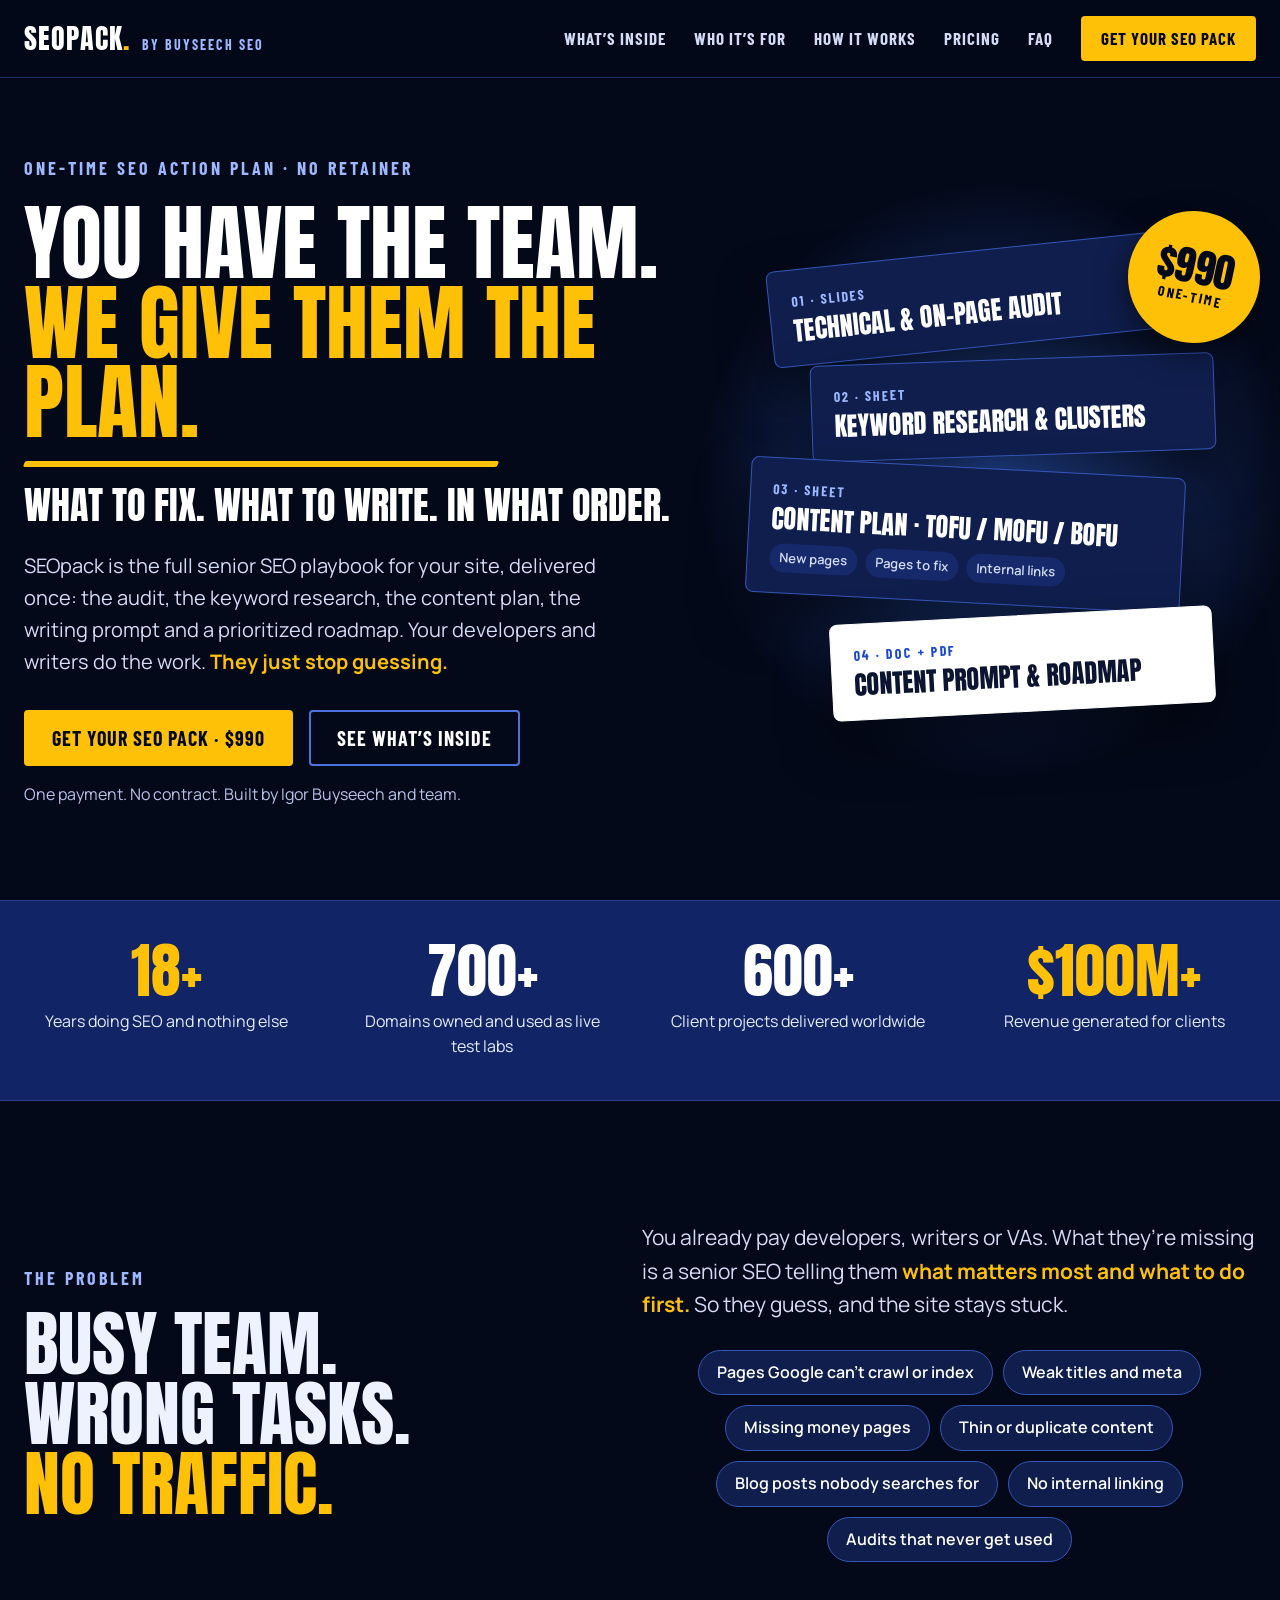
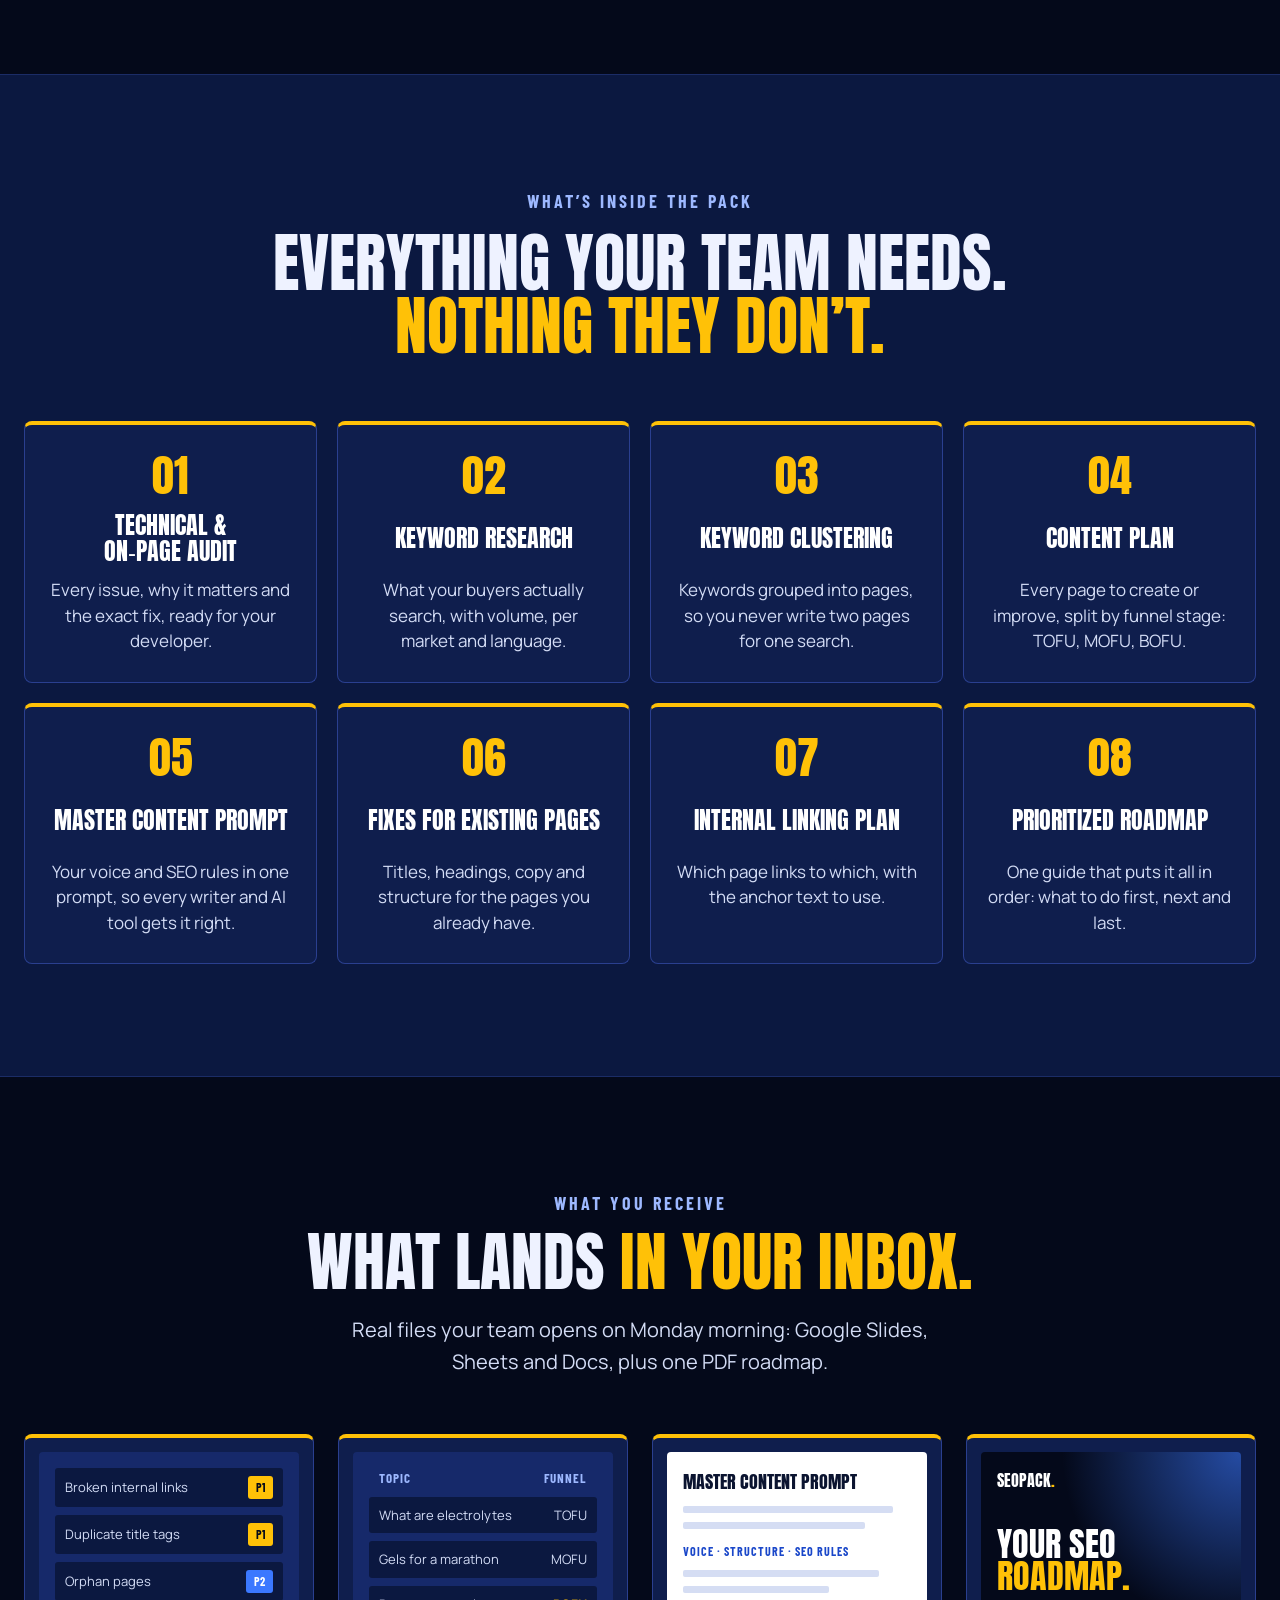
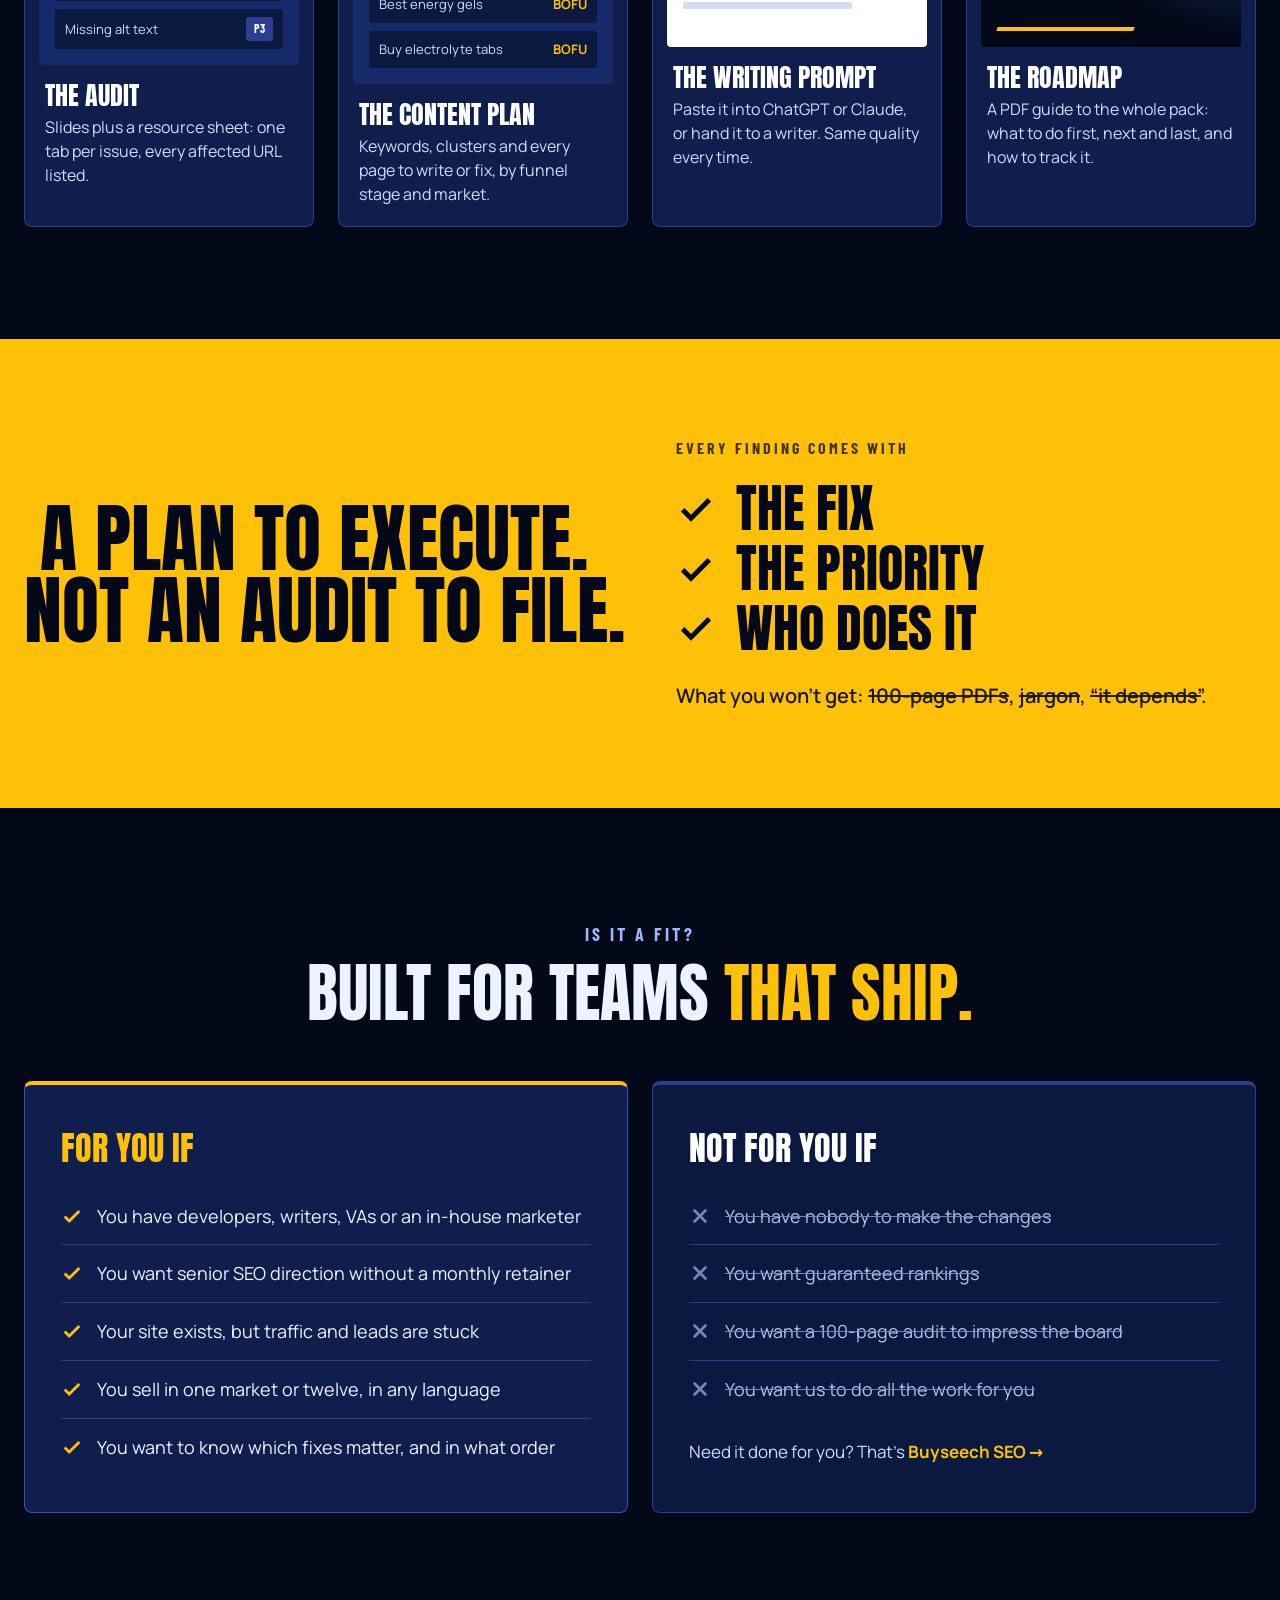
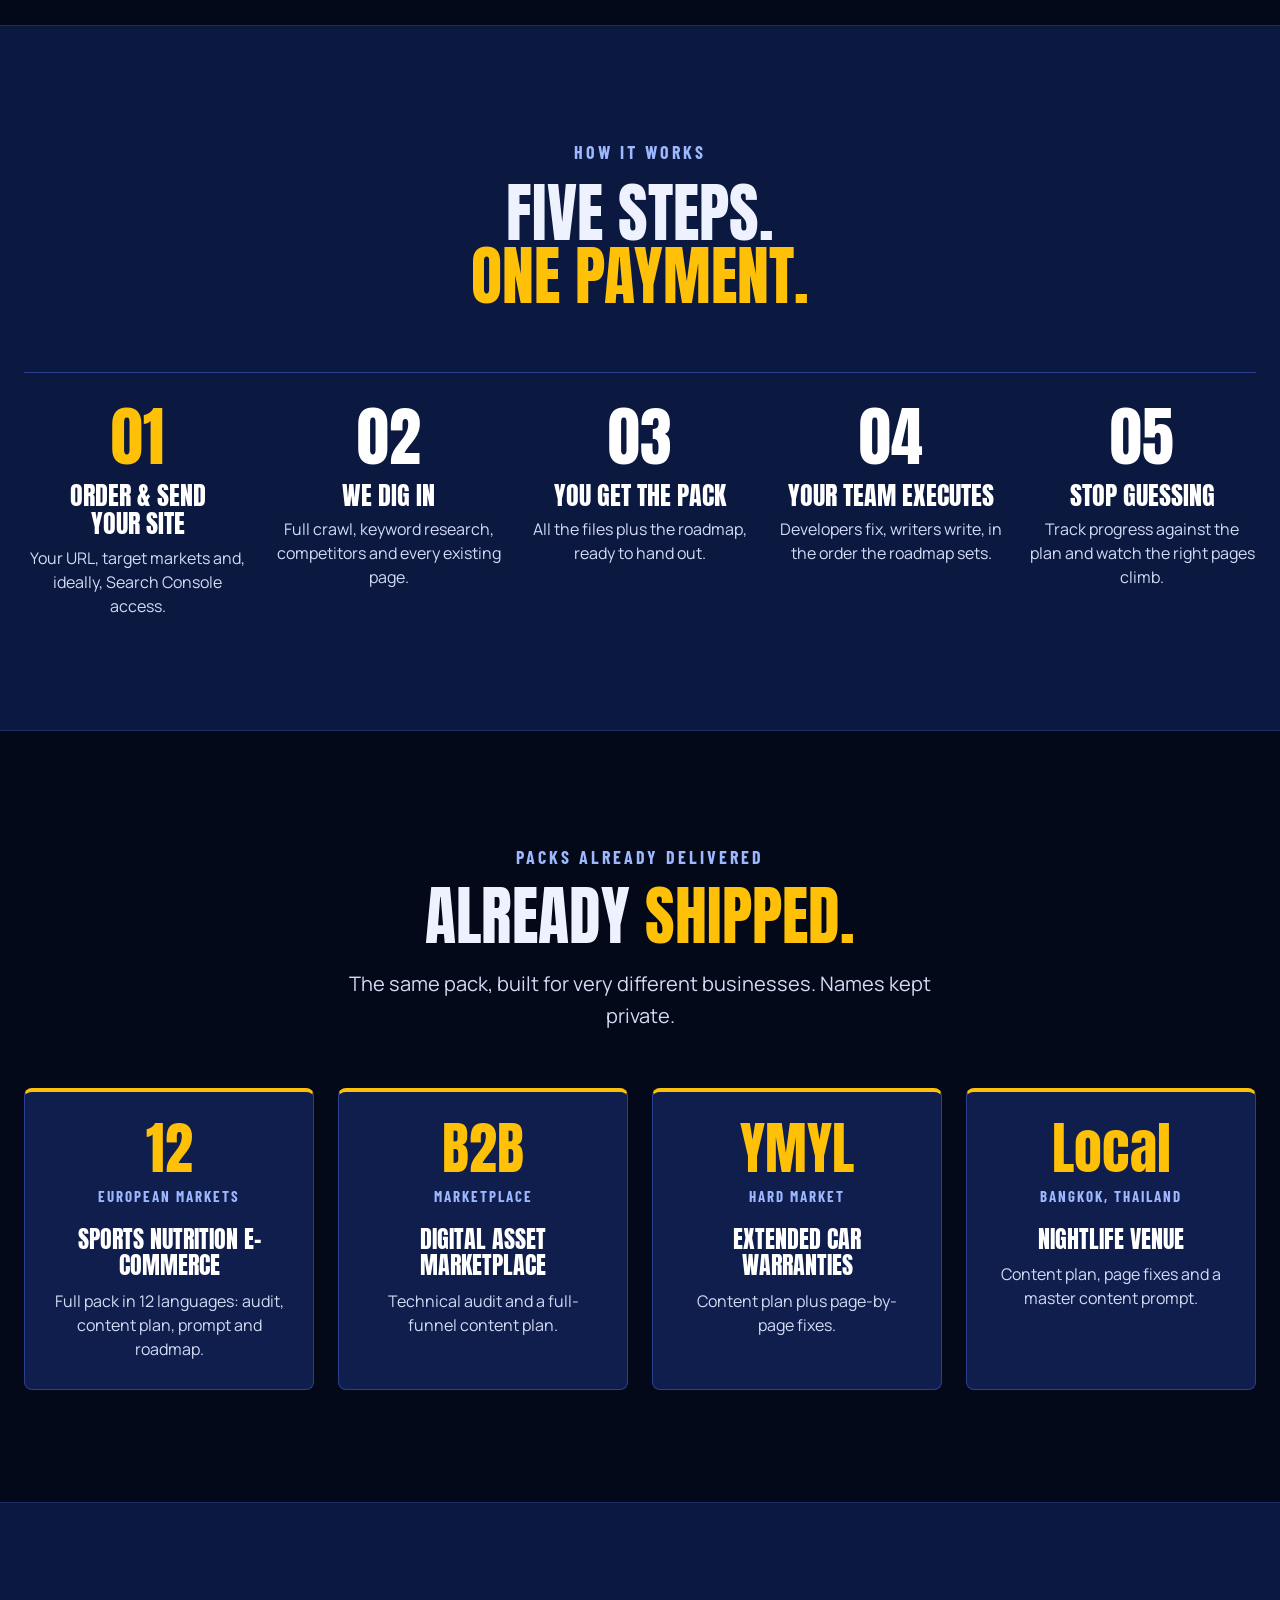
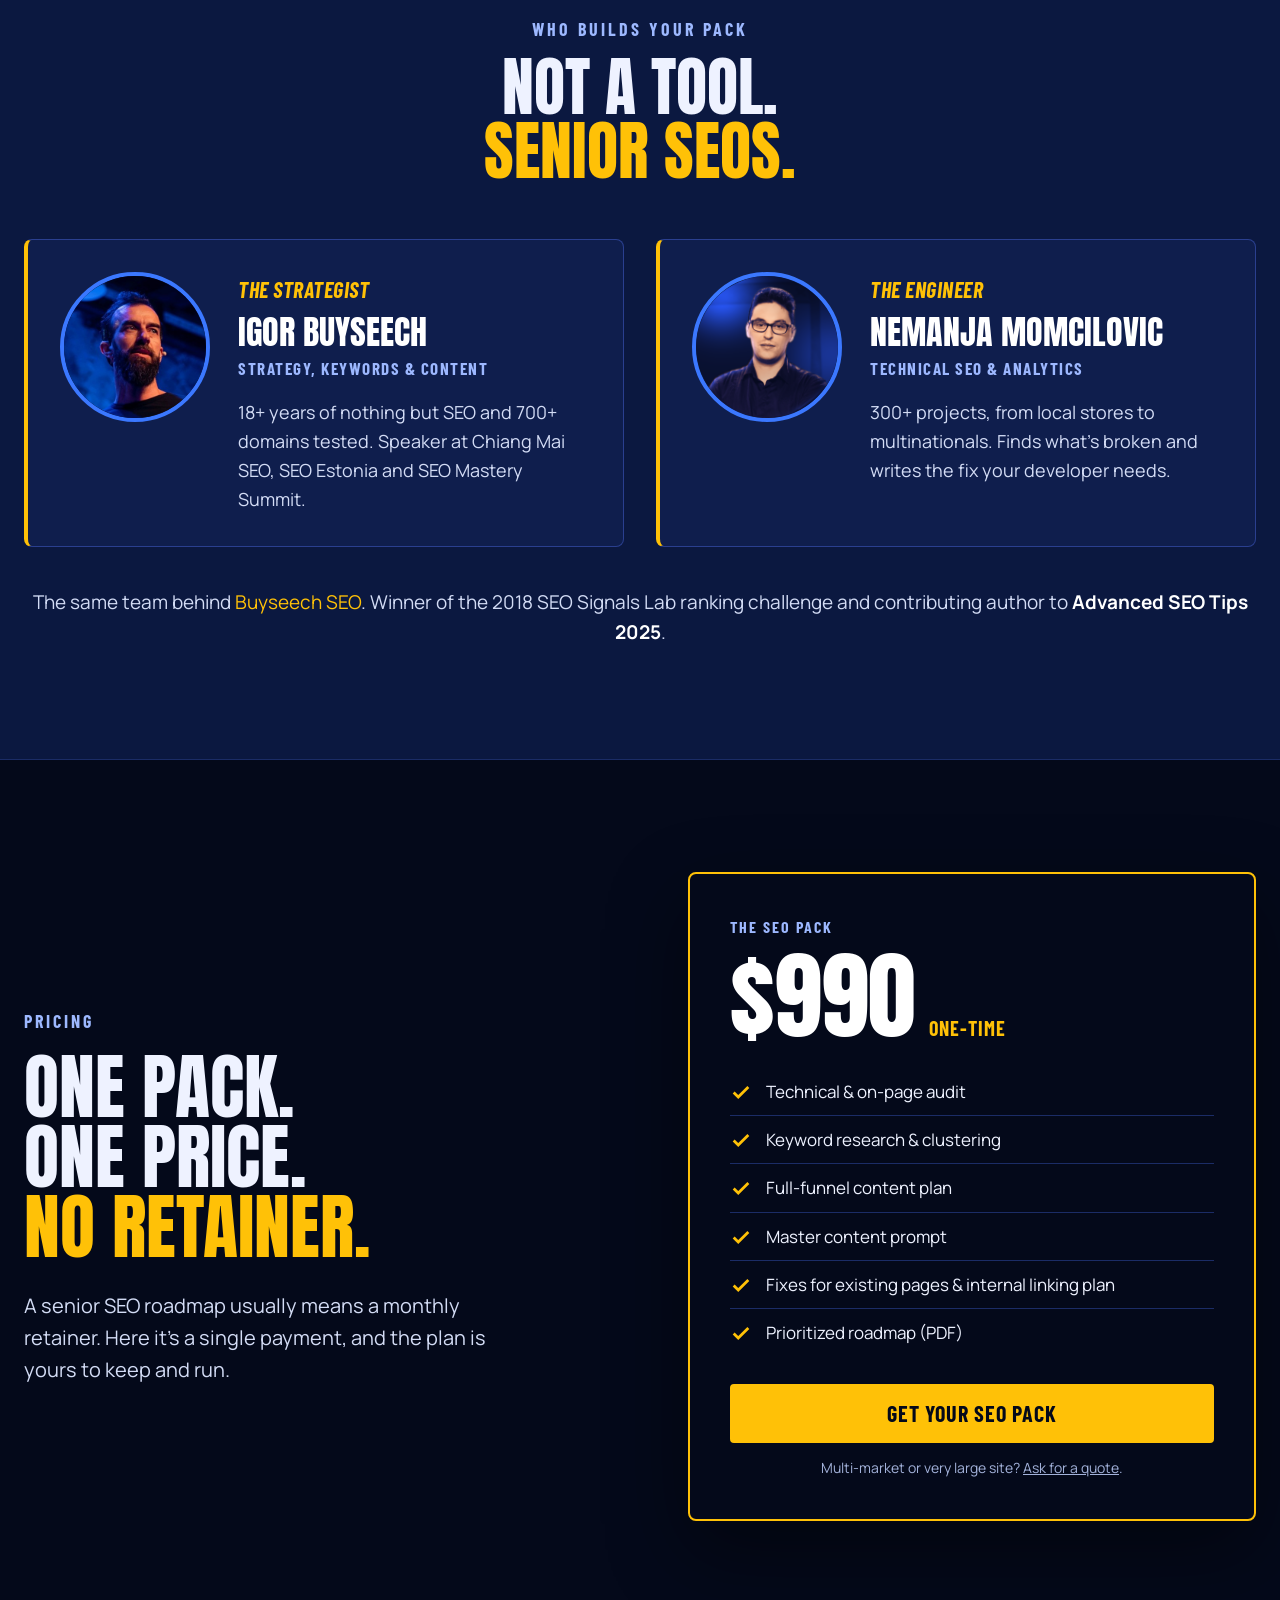
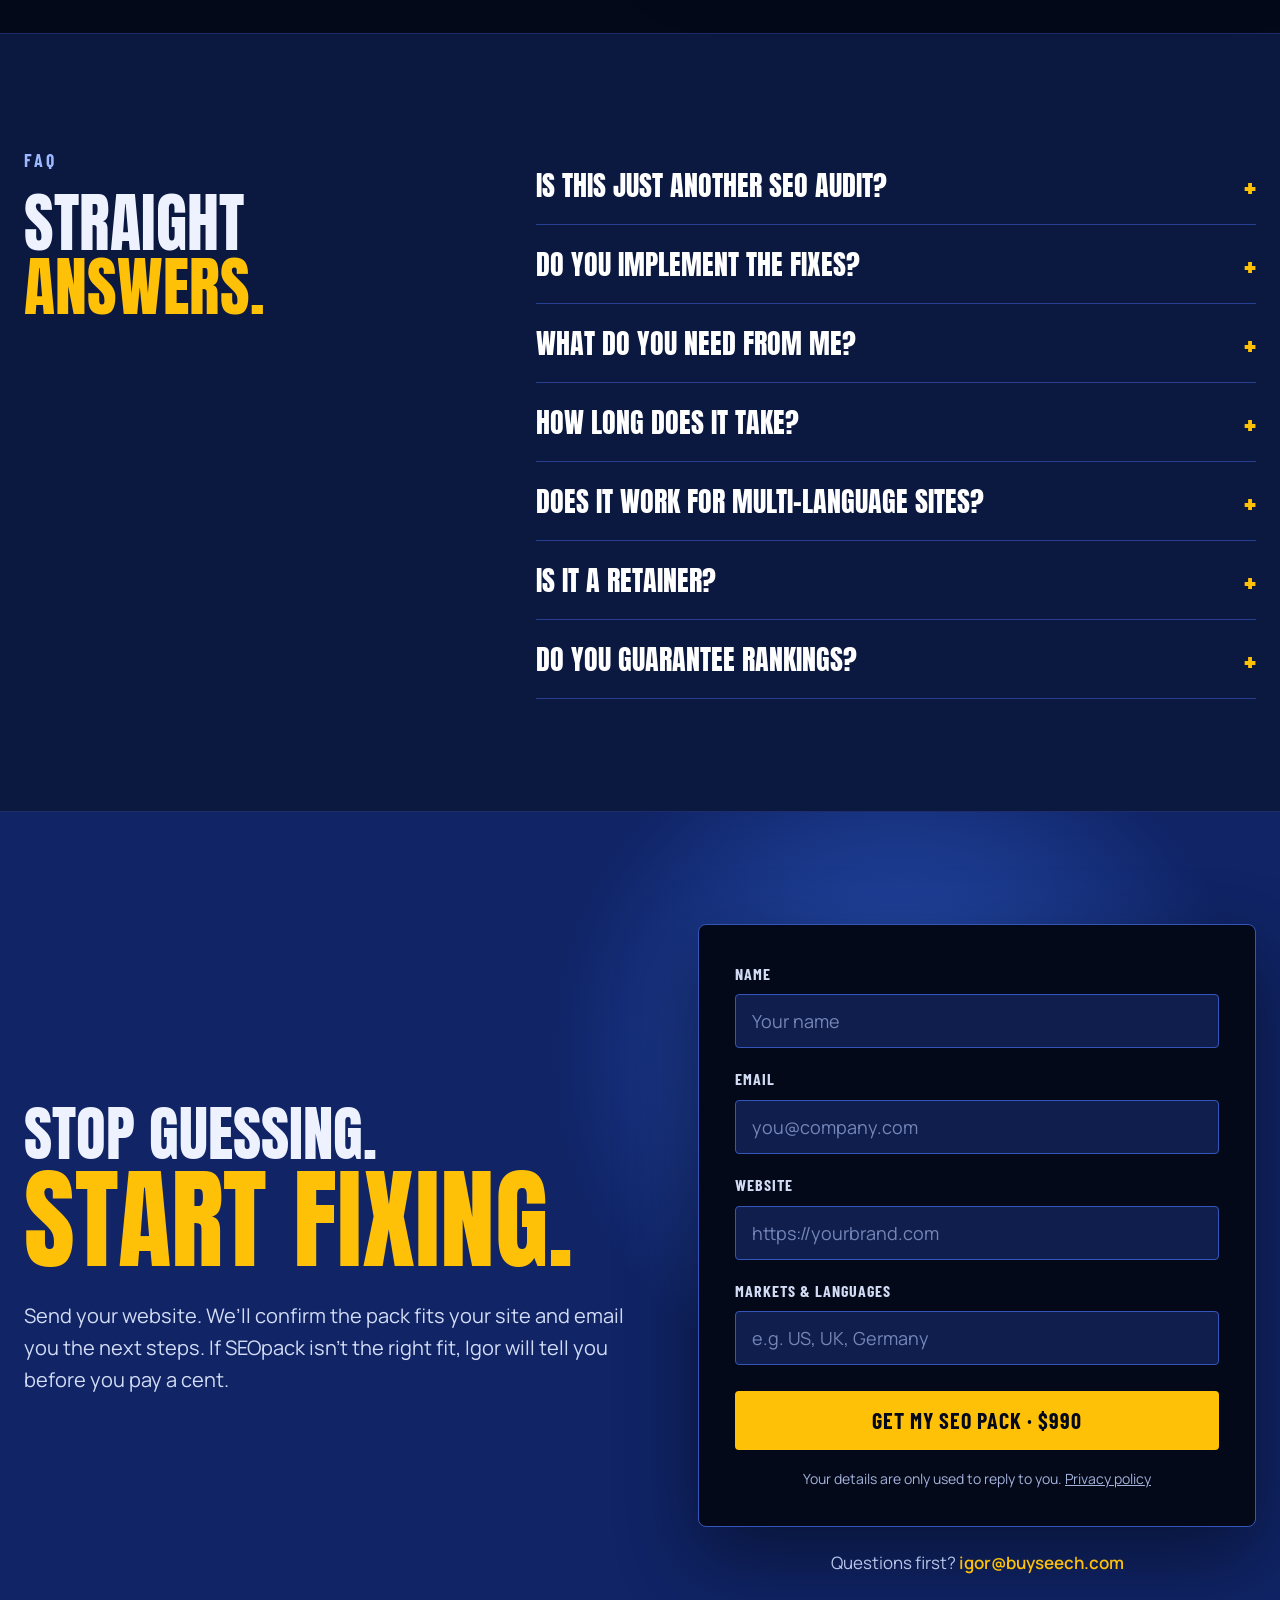
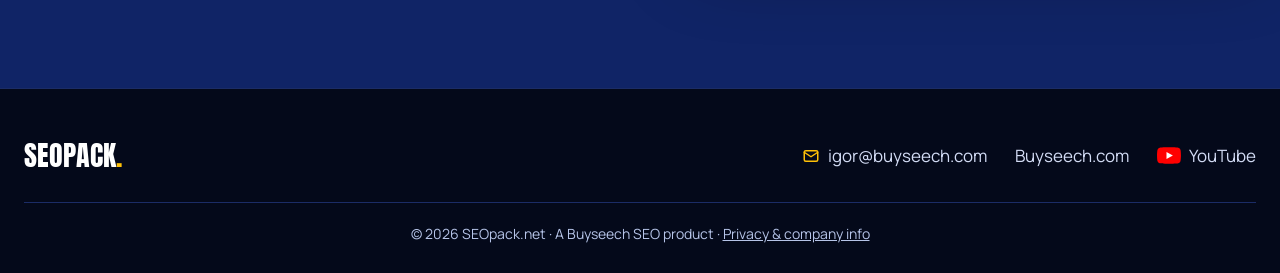
==== public/index.html @ 4eadfcd0 "SEOpack.net one-page sales site (same setup as buyseech.com) Static site served by Cloudflare from p" ====
<!doctype html>
<html lang="en">
<head>
<meta charset="utf-8">
<meta name="viewport" content="width=device-width, initial-scale=1">
<!-- Google Analytics 4: add SEOpack's own GA4 snippet here (do not reuse the buyseech.com ID). -->
<title>SEOpack: Your SEO Action Plan, Done Once | by Buyseech</title>
<meta name="description" content="You have the team. We give them the plan. A one-time SEO pack: technical audit, keyword research, content plan, content prompt and a prioritized roadmap your team can execute.">
<link rel="canonical" href="https://seopack.net/">
<meta name="robots" content="index, follow, max-image-preview:large">
<meta name="author" content="Igor Buyseech">
<meta name="theme-color" content="#04091A">
<meta name="color-scheme" content="dark">

<meta property="og:type" content="website">
<meta property="og:site_name" content="SEOpack">
<meta property="og:title" content="SEOpack: Your SEO Action Plan, Done Once">
<meta property="og:description" content="You have the team. We give them the plan. Audit, keywords, content plan, content prompt and a prioritized roadmap. One payment, no retainer.">
<meta property="og:url" content="https://seopack.net/">
<meta property="og:image" content="https://seopack.net/assets/img/igor-buyseech.jpg">
<meta property="og:locale" content="en_US">
<meta name="twitter:card" content="summary_large_image">
<meta name="twitter:title" content="SEOpack: Your SEO Action Plan, Done Once">
<meta name="twitter:description" content="You have the team. We give them the plan. One payment, no retainer.">
<meta name="twitter:image" content="https://seopack.net/assets/img/igor-buyseech.jpg">

<link rel="icon" href="favicon.svg" type="image/svg+xml">

<link rel="preload" href="assets/fonts/anton-latin-400-normal.woff2" as="font" type="font/woff2" crossorigin>
<link rel="preload" href="assets/fonts/manrope-latin-400-normal.woff2" as="font" type="font/woff2" crossorigin>
<link rel="stylesheet" href="styles.css?v=1.0">

<script type="application/ld+json">
{
  "@context": "https://schema.org",
  "@graph": [
    {
      "@type": "Product",
      "@id": "https://seopack.net/#pack",
      "name": "SEOpack",
      "description": "One-time SEO action plan: technical and on-page audit, keyword research and clustering, content plan, master content prompt, fixes for existing pages, internal linking plan and a prioritized roadmap.",
      "brand": { "@type": "Brand", "name": "Buyseech" },
      "offers": { "@type": "Offer", "price": "990", "priceCurrency": "USD", "url": "https://seopack.net/#order" }
    },
    {
      "@type": "Organization",
      "@id": "https://buyseech.com/#org",
      "name": "Buyseech",
      "url": "https://buyseech.com/",
      "email": "igor@buyseech.com"
    },
    {
      "@type": "FAQPage",
      "mainEntity": [
        { "@type": "Question", "name": "Is this just another SEO audit?", "acceptedAnswer": { "@type": "Answer", "text": "No. The audit is one part. You also get the keywords, the content plan, the writing prompt and a roadmap that tells your team what to do, in order." } },
        { "@type": "Question", "name": "Do you implement the fixes?", "acceptedAnswer": { "@type": "Answer", "text": "No, your team does. If you want it done for you, that is Buyseech SEO." } },
        { "@type": "Question", "name": "Is it a retainer?", "acceptedAnswer": { "@type": "Answer", "text": "No. One payment of $990. No contract, no monthly fee." } },
        { "@type": "Question", "name": "Do you guarantee rankings?", "acceptedAnswer": { "@type": "Answer", "text": "No honest SEO does. We guarantee a clear, senior plan built for your site." } }
      ]
    }
  ]
}
</script>
</head>
<body>
<a class="skip" href="#main">Skip to content</a>

<header class="site-header">
  <nav class="wrap nav" aria-label="Main">
    <a class="logo sp-logo" href="#top">SEOPACK<span>.</span><small>by Buyseech SEO</small></a>
    <div class="nav-links">
      <a href="#inside">What&rsquo;s inside</a>
      <a href="#fit">Who it&rsquo;s for</a>
      <a href="#how">How it works</a>
      <a href="#pricing">Pricing</a>
      <a href="#faq">FAQ</a>
      <a class="btn btn--sm" href="#order">Get your SEO Pack</a>
      <button class="nav-toggle" type="button" aria-label="Open menu" aria-expanded="false" aria-controls="mobile-menu"><span></span><span></span><span></span></button>
    </div>
  </nav>
  <div class="mobile-menu" id="mobile-menu" hidden>
    <a href="#inside">What&rsquo;s inside</a>
    <a href="#fit">Who it&rsquo;s for</a>
    <a href="#how">How it works</a>
    <a href="#pricing">Pricing</a>
    <a href="#faq">FAQ</a>
  </div>
</header>

<main id="main">

  <!-- HERO -->
  <section id="top" class="wrap sp-hero">
    <div class="sp-hero-copy">
      <p class="eyebrow">One-time SEO action plan · No retainer</p>
      <h1>You have the team.<br><span>We give them the plan.</span></h1>
      <div class="slash" aria-hidden="true"></div>
      <p class="sp-hero-sub">What to fix. What to write. In what order.</p>
      <p class="sp-lede">SEOpack is the full senior SEO playbook for your site, delivered once: the audit, the keyword research, the content plan, the writing prompt and a prioritized roadmap. Your developers and writers do the work. <strong class="hl-y">They just stop guessing.</strong></p>
      <div class="sp-ctas">
        <a class="btn" href="#order">Get your SEO Pack · $990</a>
        <a class="btn btn--ghost" href="#inside">See what&rsquo;s inside</a>
      </div>
      <p class="sp-note">One payment. No contract. Built by Igor Buyseech and team.</p>
    </div>

    <div class="sp-stack" aria-hidden="true">
      <div class="glow"></div>
      <div class="sp-card sp-card--1"><p class="sp-card-k">01 · Slides</p><p class="sp-card-t">Technical &amp; on-page audit</p></div>
      <div class="sp-card sp-card--2"><p class="sp-card-k">02 · Sheet</p><p class="sp-card-t">Keyword research &amp; clusters</p></div>
      <div class="sp-card sp-card--3"><p class="sp-card-k">03 · Sheet</p><p class="sp-card-t">Content plan · TOFU / MOFU / BOFU</p><p class="sp-pills"><span>New pages</span><span>Pages to fix</span><span>Internal links</span></p></div>
      <div class="sp-card sp-card--4"><p class="sp-card-k">04 · Doc + PDF</p><p class="sp-card-t">Content prompt &amp; roadmap</p></div>
      <div class="seal sp-seal"><b>$990</b><span>ONE-TIME</span></div>
    </div>
  </section>

  <!-- PROOF STRIP -->
  <section class="band band--blue" aria-label="Behind every pack">
    <div class="wrap proof-grid reveal">
      <div><p class="stat-n is-accent">18+</p><p class="stat-l">Years doing SEO and nothing else</p></div>
      <div><p class="stat-n">700+</p><p class="stat-l">Domains owned and used as live test labs</p></div>
      <div><p class="stat-n">600+</p><p class="stat-l">Client projects delivered worldwide</p></div>
      <div><p class="stat-n is-accent">$100M+</p><p class="stat-l">Revenue generated for clients</p></div>
    </div>
  </section>

  <!-- PROBLEM -->
  <section class="wrap markets" aria-labelledby="problem-title">
    <div class="markets-top reveal">
      <div>
        <p class="eyebrow">The problem</p>
        <h2 id="problem-title" class="h2 h2--xl">Busy team.<br>Wrong tasks.<br><span>No traffic.</span></h2>
      </div>
      <div>
        <p class="markets-lede">You already pay developers, writers or VAs. What they&rsquo;re missing is a senior SEO telling them <strong class="hl-y">what matters most and what to do first.</strong> So they guess, and the site stays stuck.</p>
        <ul class="chips">
          <li>Pages Google can&rsquo;t crawl or index</li>
          <li>Weak titles and meta</li>
          <li>Missing money pages</li>
          <li>Thin or duplicate content</li>
          <li>Blog posts nobody searches for</li>
          <li>No internal linking</li>
          <li>Audits that never get used</li>
        </ul>
      </div>
    </div>
  </section>

  <!-- WHAT'S INSIDE -->
  <section id="inside" class="band" aria-labelledby="inside-title">
    <div class="wrap toolbox">
      <div class="toolbox-head reveal">
        <p class="eyebrow">What&rsquo;s inside the pack</p>
        <h2 id="inside-title" class="h2">Everything your team needs.<br><span>Nothing they don&rsquo;t.</span></h2>
      </div>
      <ol class="tools sp-tools reveal">
        <li><span class="tool-n">01</span><h3>Technical &amp; on&#8209;page audit</h3><p>Every issue, why it matters and the exact fix, ready for your developer.</p></li>
        <li><span class="tool-n">02</span><h3>Keyword research</h3><p>What your buyers actually search, with volume, per market and language.</p></li>
        <li><span class="tool-n">03</span><h3>Keyword clustering</h3><p>Keywords grouped into pages, so you never write two pages for one search.</p></li>
        <li><span class="tool-n">04</span><h3>Content plan</h3><p>Every page to create or improve, split by funnel stage: TOFU, MOFU, BOFU.</p></li>
        <li><span class="tool-n">05</span><h3>Master content prompt</h3><p>Your voice and SEO rules in one prompt, so every writer and AI tool gets it right.</p></li>
        <li><span class="tool-n">06</span><h3>Fixes for existing pages</h3><p>Titles, headings, copy and structure for the pages you already have.</p></li>
        <li><span class="tool-n">07</span><h3>Internal linking plan</h3><p>Which page links to which, with the anchor text to use.</p></li>
        <li><span class="tool-n">08</span><h3>Prioritized roadmap</h3><p>One guide that puts it all in order: what to do first, next and last.</p></li>
      </ol>
    </div>
  </section>

  <!-- DELIVERABLES PREVIEW -->
  <section class="wrap sp-files" aria-labelledby="files-title">
    <div class="results-head reveal">
      <p class="eyebrow">What you receive</p>
      <h2 id="files-title" class="h2">What lands <span>in your inbox.</span></h2>
      <p class="sp-sub">Real files your team opens on Monday morning: Google Slides, Sheets and Docs, plus one PDF roadmap.</p>
    </div>
    <div class="sp-file-grid reveal">
      <figure class="sp-file">
        <div class="sp-mock" aria-hidden="true">
          <div class="sp-row"><span>Broken internal links</span><b class="p1">P1</b></div>
          <div class="sp-row"><span>Duplicate title tags</span><b class="p1">P1</b></div>
          <div class="sp-row"><span>Orphan pages</span><b class="p2">P2</b></div>
          <div class="sp-row"><span>Missing alt text</span><b class="p3">P3</b></div>
        </div>
        <figcaption><h3>The audit</h3><p>Slides plus a resource sheet: one tab per issue, every affected URL listed.</p></figcaption>
      </figure>
      <figure class="sp-file">
        <div class="sp-mock sp-mock--table" aria-hidden="true">
          <div class="sp-th"><span>Topic</span><span>Funnel</span></div>
          <div class="sp-row"><span>What are electrolytes</span><span>TOFU</span></div>
          <div class="sp-row"><span>Gels for a marathon</span><span>MOFU</span></div>
          <div class="sp-row"><span>Best energy gels</span><span class="hl-y">BOFU</span></div>
          <div class="sp-row"><span>Buy electrolyte tabs</span><span class="hl-y">BOFU</span></div>
        </div>
        <figcaption><h3>The content plan</h3><p>Keywords, clusters and every page to write or fix, by funnel stage and market.</p></figcaption>
      </figure>
      <figure class="sp-file">
        <div class="sp-mock sp-mock--doc" aria-hidden="true">
          <b>Master content prompt</b>
          <i style="width:92%"></i><i style="width:80%"></i>
          <em>Voice · Structure · SEO rules</em>
          <i style="width:86%"></i><i style="width:64%"></i><i style="width:74%"></i>
        </div>
        <figcaption><h3>The writing prompt</h3><p>Paste it into ChatGPT or Claude, or hand it to a writer. Same quality every time.</p></figcaption>
      </figure>
      <figure class="sp-file">
        <div class="sp-mock sp-mock--cover" aria-hidden="true">
          <span class="sp-mini-logo">SEOPACK<span>.</span></span>
          <span class="sp-mini-title">Your SEO<br><span>roadmap.</span></span>
          <i></i>
        </div>
        <figcaption><h3>The roadmap</h3><p>A PDF guide to the whole pack: what to do first, next and last, and how to track it.</p></figcaption>
      </figure>
    </div>
  </section>

  <!-- STATEMENT BAND -->
  <section class="statement" aria-labelledby="statement-title">
    <div class="wrap statement-row reveal">
      <h2 id="statement-title"><span>A plan to execute.</span> <span>Not an audit to file.</span></h2>
      <div class="counts">
        <p class="counts-label">Every finding comes with</p>
        <ul>
          <li><svg viewBox="0 0 24 24" fill="none" stroke="currentColor" stroke-width="3" aria-hidden="true"><path d="M4 12.5l5 5L20 6.5"/></svg>The fix</li>
          <li><svg viewBox="0 0 24 24" fill="none" stroke="currentColor" stroke-width="3" aria-hidden="true"><path d="M4 12.5l5 5L20 6.5"/></svg>The priority</li>
          <li><svg viewBox="0 0 24 24" fill="none" stroke="currentColor" stroke-width="3" aria-hidden="true"><path d="M4 12.5l5 5L20 6.5"/></svg>Who does it</li>
        </ul>
        <p class="counts-not">What you won&rsquo;t get: <s>100-page PDFs</s>, <s>jargon</s>, <s>&ldquo;it depends&rdquo;</s>.</p>
      </div>
    </div>
  </section>

  <!-- WHO IT'S FOR -->
  <section id="fit" class="wrap sp-fit" aria-labelledby="fit-title">
    <div class="results-head reveal">
      <p class="eyebrow">Is it a fit?</p>
      <h2 id="fit-title" class="h2">Built for teams <span>that ship.</span></h2>
    </div>
    <div class="sp-fit-grid reveal">
      <div class="sp-fit-card">
        <h3>For you if</h3>
        <ul class="sp-list">
          <li><svg viewBox="0 0 24 24" fill="none" stroke="currentColor" stroke-width="3" aria-hidden="true"><path d="M4 12.5l5 5L20 6.5"/></svg>You have developers, writers, VAs or an in-house marketer</li>
          <li><svg viewBox="0 0 24 24" fill="none" stroke="currentColor" stroke-width="3" aria-hidden="true"><path d="M4 12.5l5 5L20 6.5"/></svg>You want senior SEO direction without a monthly retainer</li>
          <li><svg viewBox="0 0 24 24" fill="none" stroke="currentColor" stroke-width="3" aria-hidden="true"><path d="M4 12.5l5 5L20 6.5"/></svg>Your site exists, but traffic and leads are stuck</li>
          <li><svg viewBox="0 0 24 24" fill="none" stroke="currentColor" stroke-width="3" aria-hidden="true"><path d="M4 12.5l5 5L20 6.5"/></svg>You sell in one market or twelve, in any language</li>
          <li><svg viewBox="0 0 24 24" fill="none" stroke="currentColor" stroke-width="3" aria-hidden="true"><path d="M4 12.5l5 5L20 6.5"/></svg>You want to know which fixes matter, and in what order</li>
        </ul>
      </div>
      <div class="sp-fit-card sp-fit-card--no">
        <h3>Not for you if</h3>
        <ul class="sp-list sp-list--no">
          <li><svg viewBox="0 0 24 24" fill="none" stroke="currentColor" stroke-width="3" stroke-linecap="round" aria-hidden="true"><path d="M6 6l12 12M18 6L6 18"/></svg><s>You have nobody to make the changes</s></li>
          <li><svg viewBox="0 0 24 24" fill="none" stroke="currentColor" stroke-width="3" stroke-linecap="round" aria-hidden="true"><path d="M6 6l12 12M18 6L6 18"/></svg><s>You want guaranteed rankings</s></li>
          <li><svg viewBox="0 0 24 24" fill="none" stroke="currentColor" stroke-width="3" stroke-linecap="round" aria-hidden="true"><path d="M6 6l12 12M18 6L6 18"/></svg><s>You want a 100-page audit to impress the board</s></li>
          <li><svg viewBox="0 0 24 24" fill="none" stroke="currentColor" stroke-width="3" stroke-linecap="round" aria-hidden="true"><path d="M6 6l12 12M18 6L6 18"/></svg><s>You want us to do all the work for you</s></li>
        </ul>
        <p class="sp-alt">Need it done for you? That&rsquo;s <a href="https://buyseech.com">Buyseech SEO &rarr;</a></p>
      </div>
    </div>
  </section>

  <!-- HOW IT WORKS -->
  <section id="how" class="band" aria-labelledby="how-title">
    <div class="wrap toolbox">
      <div class="toolbox-head reveal">
        <p class="eyebrow">How it works</p>
        <h2 id="how-title" class="h2">Five steps.<br><span>One payment.</span></h2>
      </div>
      <ol class="sp-steps reveal">
        <li><span class="sp-step-n is-accent">01</span><h3>Order &amp; send your site</h3><p>Your URL, target markets and, ideally, Search Console access.</p></li>
        <li><span class="sp-step-n">02</span><h3>We dig in</h3><p>Full crawl, keyword research, competitors and every existing page.</p></li>
        <li><span class="sp-step-n">03</span><h3>You get the pack</h3><p>All the files plus the roadmap, ready to hand out.</p></li>
        <li><span class="sp-step-n">04</span><h3>Your team executes</h3><p>Developers fix, writers write, in the order the roadmap sets.</p></li>
        <li><span class="sp-step-n">05</span><h3>Stop guessing</h3><p>Track progress against the plan and watch the right pages climb.</p></li>
      </ol>
    </div>
  </section>

  <!-- ALREADY SHIPPED -->
  <section class="wrap sp-shipped" aria-labelledby="shipped-title">
    <div class="results-head reveal">
      <p class="eyebrow">Packs already delivered</p>
      <h2 id="shipped-title" class="h2">Already <span>shipped.</span></h2>
      <p class="sp-sub">The same pack, built for very different businesses. Names kept private.</p>
    </div>
    <div class="sp-ship-grid reveal">
      <article class="sp-ship"><p class="sp-ship-n">12</p><p class="sp-ship-k">European markets</p><h3>Sports nutrition e-commerce</h3><p>Full pack in 12 languages: audit, content plan, prompt and roadmap.</p></article>
      <article class="sp-ship"><p class="sp-ship-n">B2B</p><p class="sp-ship-k">Marketplace</p><h3>Digital asset marketplace</h3><p>Technical audit and a full-funnel content plan.</p></article>
      <article class="sp-ship"><p class="sp-ship-n">YMYL</p><p class="sp-ship-k">Hard market</p><h3>Extended car warranties</h3><p>Content plan plus page-by-page fixes.</p></article>
      <article class="sp-ship"><p class="sp-ship-n">Local</p><p class="sp-ship-k">Bangkok, Thailand</p><h3>Nightlife venue</h3><p>Content plan, page fixes and a master content prompt.</p></article>
    </div>
  </section>

  <!-- PEOPLE -->
  <section id="people" class="band" aria-labelledby="people-title">
    <div class="wrap people">
      <div class="people-head reveal">
        <p class="eyebrow">Who builds your pack</p>
        <h2 id="people-title" class="h2"><span class="ln">Not a tool.</span> <span class="yl">Senior SEOs.</span></h2>
      </div>
      <div class="people-grid reveal">
        <article class="person">
          <img src="assets/img/igor-buyseech.jpg" width="372" height="372" loading="lazy" alt="Igor Buyseech">
          <div>
            <p class="nick">The Strategist</p>
            <h3>Igor Buyseech</h3>
            <p class="title">Strategy, keywords &amp; content</p>
            <p class="bio">18+ years of nothing but SEO and 700+ domains tested. Speaker at Chiang Mai SEO, SEO Estonia and SEO Mastery Summit.</p>
          </div>
        </article>
        <article class="person">
          <img src="assets/img/nemanja-momcilovic.png" width="300" height="300" loading="lazy" alt="Nemanja Momcilovic">
          <div>
            <p class="nick">The Engineer</p>
            <h3>Nemanja Momcilovic</h3>
            <p class="title">Technical SEO &amp; analytics</p>
            <p class="bio">300+ projects, from local stores to multinationals. Finds what&rsquo;s broken and writes the fix your developer needs.</p>
          </div>
        </article>
      </div>
      <p class="book reveal sp-center">The same team behind <a href="https://buyseech.com">Buyseech SEO</a>. Winner of the 2018 SEO Signals Lab ranking challenge and contributing author to <strong>Advanced SEO Tips 2025</strong>.</p>
    </div>
  </section>

  <!-- PRICING -->
  <section id="pricing" class="wrap sp-pricing" aria-labelledby="pricing-title">
    <div class="sp-price-copy reveal">
      <p class="eyebrow">Pricing</p>
      <h2 id="pricing-title" class="h2 h2--xl">One pack.<br>One price.<br><span>No retainer.</span></h2>
      <p>A senior SEO roadmap usually means a monthly retainer. Here it&rsquo;s a single payment, and the plan is yours to keep and run.</p>
    </div>
    <div class="sp-price-card reveal">
      <p class="sp-price-k">The SEO Pack</p>
      <p class="sp-price"><b>$990</b><span>One-time</span></p>
      <ul class="sp-list sp-list--tight">
        <li><svg viewBox="0 0 24 24" fill="none" stroke="currentColor" stroke-width="3" aria-hidden="true"><path d="M4 12.5l5 5L20 6.5"/></svg>Technical &amp; on-page audit</li>
        <li><svg viewBox="0 0 24 24" fill="none" stroke="currentColor" stroke-width="3" aria-hidden="true"><path d="M4 12.5l5 5L20 6.5"/></svg>Keyword research &amp; clustering</li>
        <li><svg viewBox="0 0 24 24" fill="none" stroke="currentColor" stroke-width="3" aria-hidden="true"><path d="M4 12.5l5 5L20 6.5"/></svg>Full-funnel content plan</li>
        <li><svg viewBox="0 0 24 24" fill="none" stroke="currentColor" stroke-width="3" aria-hidden="true"><path d="M4 12.5l5 5L20 6.5"/></svg>Master content prompt</li>
        <li><svg viewBox="0 0 24 24" fill="none" stroke="currentColor" stroke-width="3" aria-hidden="true"><path d="M4 12.5l5 5L20 6.5"/></svg>Fixes for existing pages &amp; internal linking plan</li>
        <li><svg viewBox="0 0 24 24" fill="none" stroke="currentColor" stroke-width="3" aria-hidden="true"><path d="M4 12.5l5 5L20 6.5"/></svg>Prioritized roadmap (PDF)</li>
      </ul>
      <a class="btn sp-btn-full" href="#order">Get your SEO Pack</a>
      <p class="form-note">Multi-market or very large site? <a href="#order">Ask for a quote</a>.</p>
    </div>
  </section>

  <!-- FAQ -->
  <section id="faq" class="band" aria-labelledby="faq-title">
    <div class="wrap sp-faq">
      <div class="reveal">
        <p class="eyebrow">FAQ</p>
        <h2 id="faq-title" class="h2">Straight <span>answers.</span></h2>
      </div>
      <div class="sp-qa reveal">
        <details><summary>Is this just another SEO audit?</summary><p>No. The audit is one part. You also get the keywords, the content plan, the writing prompt and a roadmap that tells your team what to do, in order.</p></details>
        <details><summary>Do you implement the fixes?</summary><p>No, your team does. If you want it done for you, that&rsquo;s <a href="https://buyseech.com">Buyseech SEO</a>.</p></details>
        <details><summary>What do you need from me?</summary><p>Your website, the markets and languages you sell in and, ideally, read access to Google Search Console.</p></details>
        <details><summary>How long does it take?</summary><p>[X] business days from the moment we have access.</p></details>
        <details><summary>Does it work for multi-language sites?</summary><p>Yes. Keywords and content are researched per market, not just translated.</p></details>
        <details><summary>Is it a retainer?</summary><p>No. One payment of $990. No contract, no monthly fee.</p></details>
        <details><summary>Do you guarantee rankings?</summary><p>No honest SEO does. We guarantee a clear, senior plan built for your site.</p></details>
      </div>
    </div>
  </section>

  <!-- ORDER FORM -->
  <section id="order" class="review" aria-labelledby="order-title">
    <div class="review-glow" aria-hidden="true"></div>
    <div class="wrap review-grid">
      <div class="review-copy reveal">
        <h2 id="order-title" class="h2"><span class="ln">Stop guessing.</span> <span class="yl">Start fixing.</span></h2>
        <p>Send your website. We&rsquo;ll confirm the pack fits your site and email you the next steps. If SEOpack isn&rsquo;t the right fit, Igor will tell you before you pay a cent.</p>
      </div>
      <!-- Submissions go to Web3Forms, which emails them to igor@buyseech.com (same account as buyseech.com). -->
      <div class="form-col reveal">
      <form id="review-form" class="form" action="https://api.web3forms.com/submit" method="post" data-endpoint="https://api.web3forms.com/submit">
        <input type="hidden" name="access_key" value="5e293519-b2df-49e3-8759-4dc8aeafb958">
        <input type="hidden" name="subject" value="New SEO Pack order from seopack.net">
        <input type="hidden" name="from_name" value="SEOpack.net order form">
        <label>Name
          <input type="text" name="name" placeholder="Your name" autocomplete="name" required>
        </label>
        <label>Email
          <input type="email" name="email" placeholder="you@company.com" autocomplete="email" required>
        </label>
        <label>Website
          <input type="text" name="website" placeholder="https://yourbrand.com" inputmode="url" autocomplete="url" autocapitalize="none" spellcheck="false" required pattern="\s*\S+\.\S+\s*" title="Your website address, e.g. yourbrand.com">
        </label>
        <label>Markets &amp; languages
          <input type="text" name="markets" placeholder="e.g. US, UK, Germany">
        </label>
        <div class="hp" aria-hidden="true"><label>Leave this empty <input type="text" name="botcheck" tabindex="-1" autocomplete="off"></label></div>
        <button class="btn" type="submit">Get my SEO Pack · $990</button>
        <p class="form-status" id="form-status" role="status" aria-live="polite"></p>
        <p class="form-note">Your details are only used to reply to you. <a href="/privacy">Privacy policy</a></p>
      </form>
      <p class="alt-below">Questions first? <a href="mailto:igor@buyseech.com">igor@buyseech.com</a></p>
      </div>
    </div>
  </section>

</main>

<footer class="site-footer">
  <div class="wrap footer-in">
    <div class="footer-top">
      <span class="footer-logo">SEOPACK<span>.</span></span>
      <div class="footer-links">
        <a href="mailto:igor@buyseech.com"><svg viewBox="0 0 24 24" width="18" height="18" fill="none" stroke="currentColor" stroke-width="2" stroke-linecap="round" stroke-linejoin="round" aria-hidden="true" focusable="false"><rect x="3" y="5" width="18" height="14" rx="2"/><path d="M3 7l9 6 9-6"/></svg><span>igor@buyseech.com</span></a>
        <a href="https://buyseech.com"><span>Buyseech.com</span></a>
        <a href="https://www.youtube.com/@Buyseech" target="_blank" rel="noopener"><svg viewBox="0 0 68 48" width="24" height="17" aria-hidden="true" focusable="false"><path d="M66.5 7.7a8.5 8.5 0 0 0-6-6C55.2.3 34 .3 34 .3S12.8.3 7.5 1.7a8.5 8.5 0 0 0-6 6C.1 13 .1 24 .1 24s0 11 1.4 16.3a8.5 8.5 0 0 0 6 6C12.8 47.7 34 47.7 34 47.7s21.2 0 26.5-1.4a8.5 8.5 0 0 0 6-6C67.9 35 67.9 24 67.9 24s0-11-1.4-16.3z" fill="#FF0000"/><path d="M27 34V14l18 10z" fill="#fff"/></svg><span>YouTube</span></a>
      </div>
    </div>
    <p class="footer-copy">© 2026 SEOpack.net · A Buyseech SEO product · <a href="/privacy">Privacy &amp; company info</a></p>
  </div>
</footer>

<script src="site.js?v=1.0" defer></script>
</body>
</html>
---- public/styles.css ----
/* SEOpack.net: one-page site, styled exactly like buyseech.com (copied from the buyseech-site repo).
   Dark blue, Anton headlines, Manrope body text, Barlow Condensed labels and buttons. Accent colour: --accent below.
   SEOpack-only parts are at the bottom, all prefixed "sp-". */

@font-face{font-family:"Anton";font-style:normal;font-weight:400;font-display:swap;src:url("assets/fonts/anton-latin-400-normal.woff2") format("woff2")}
@font-face{font-family:"Manrope";font-style:normal;font-weight:400;font-display:swap;src:url("assets/fonts/manrope-latin-400-normal.woff2") format("woff2")}
@font-face{font-family:"Manrope";font-style:normal;font-weight:600;font-display:swap;src:url("assets/fonts/manrope-latin-600-normal.woff2") format("woff2")}
@font-face{font-family:"Manrope";font-style:normal;font-weight:700;font-display:swap;src:url("assets/fonts/manrope-latin-700-normal.woff2") format("woff2")}
@font-face{font-family:"Barlow Condensed";font-style:normal;font-weight:700;font-display:swap;src:url("assets/fonts/barlow-condensed-latin-700-normal.woff2") format("woff2")}
@font-face{font-family:"Barlow Condensed";font-style:italic;font-weight:700;font-display:swap;src:url("assets/fonts/barlow-condensed-latin-700-italic.woff2") format("woff2")}

:root{
  --bg:#04091A;
  --bg-band:#0B1840;
  --bg-card:#0F1E4D;
  --bg-form:#102466;
  --line:#1B2C66;
  --line-card:#2A3F8F;
  --line-form:#3556B8;
  --text:#EEF2FF;
  --soft:#D3DCF5;
  --mute:#B6C4E8;
  --dim:#A3B2DA;
  --blue:#3B78FF;
  --blue-band:#1A47C9;
  --label:#9DB8FF;
  --accent:#FFC107;
  --accent-hover:#FFD54F;
  --display:"Anton",Impact,"Arial Narrow",sans-serif;
  --body:"Manrope",system-ui,-apple-system,"Segoe UI",Roboto,sans-serif;
  --cond:"Barlow Condensed","Arial Narrow",sans-serif;
  --sec:clamp(64px,9vw,112px);
  color-scheme:dark;
}

*,*::before,*::after{box-sizing:border-box}
html{scroll-padding-top:96px}
@media (prefers-reduced-motion:no-preference){html{scroll-behavior:smooth}}
body{margin:0;background:var(--bg);color:var(--text);font-family:var(--body);font-size:18px;line-height:1.6;-webkit-font-smoothing:antialiased;overflow-x:clip}
h1,h2,h3,p,figure,blockquote{margin:0}
img{max-width:100%;height:auto}
a{color:var(--accent);text-decoration:none}
a:hover{color:var(--accent-hover)}
:focus-visible{outline:3px solid var(--label);outline-offset:3px}

.skip{position:absolute;left:-9999px;top:8px;z-index:30;background:var(--accent);color:var(--bg);padding:10px 16px;border-radius:4px;font-weight:600}
.skip:focus{left:16px}

.wrap{max-width:1288px;margin-inline:auto;padding-inline:24px}
.band{background:var(--bg-band);border-block:1px solid var(--line)}

/* Small uppercase labels */
.eyebrow,.tag,.kicker{font-family:var(--cond);font-weight:700;text-transform:uppercase}
.eyebrow{font-size:18px;letter-spacing:3px;color:var(--label)}

/* Headings */
.h2{font-family:var(--display);font-weight:400;font-size:clamp(38px,5vw,76px);line-height:1;text-transform:uppercase}
.h2 span{color:var(--accent)}
.sec-head{display:flex;flex-wrap:wrap;gap:32px 48px;align-items:flex-end;justify-content:space-between;margin-bottom:48px}
.sec-head .h2{flex:1 1 560px}
.sec-head > p{flex:1 1 360px;font-size:20px;color:var(--soft)}

/* Buttons */
.btn{display:inline-flex;align-items:center;justify-content:center;min-height:44px;background:var(--accent);border:2px solid var(--accent);border-radius:4px;color:var(--bg);font-family:var(--cond);font-weight:700;font-size:20px;letter-spacing:1px;line-height:1.2;text-transform:uppercase;padding:14px 26px;cursor:pointer}
.btn:hover{background:var(--accent-hover);border-color:var(--accent-hover);color:var(--bg)}
.btn--ghost{background:transparent;border-color:#4A73E0;color:#fff}
.btn--ghost:hover{background:transparent;border-color:var(--label);color:#fff}
.btn--sm{font-size:17px;padding:10px 18px}

/* Header */
.site-header{position:sticky;top:0;z-index:10;background:rgba(4,9,26,.92);-webkit-backdrop-filter:blur(8px);backdrop-filter:blur(8px);border-bottom:1px solid var(--line)}
.nav{display:flex;flex-wrap:wrap;align-items:center;justify-content:space-between;gap:16px;padding-block:16px}
.logo{font-family:var(--display);font-size:28px;letter-spacing:1px;color:#fff}
.logo:hover{color:#fff}
.logo span{color:var(--accent)}
.nav-links{display:flex;flex-wrap:wrap;align-items:center;gap:28px;font-family:var(--cond);font-weight:700;font-size:17px;letter-spacing:1px;text-transform:uppercase}
.nav-links a:not(.btn){color:var(--soft)}
@media (min-width:901px) and (max-width:1150px){.nav-links{gap:18px;font-size:15.5px}}
@media (min-width:901px) and (max-width:1000px){.nav-links{gap:13px;font-size:14px;letter-spacing:.5px}.nav-links .btn{padding-inline:14px}}
.nav-links a:not(.btn):hover{color:#fff}

/* Hero */
.hero{display:flex;flex-wrap:wrap;align-items:flex-start;align-content:center;justify-content:center;gap:64px;padding-block:48px 64px;overflow-x:clip}
@media (min-width:901px) and (min-height:600px){.hero{min-height:calc(100vh - 78px);min-height:calc(100svh - 78px)}}
.hero-photo{position:relative;flex:0 1 340px;min-width:0;display:flex;justify-content:center}
.glow{position:absolute;top:50%;left:50%;width:600px;height:600px;max-width:140%;border-radius:50%;background:radial-gradient(circle,rgba(59,120,255,.7) 0%,rgba(59,120,255,.18) 45%,rgba(4,9,26,0) 70%);transform:translate(-50%,-50%)}
.portrait{position:relative;width:100%;max-width:340px;display:flex;flex-direction:column;align-items:center}
.portrait img{display:block;width:100%;height:auto;aspect-ratio:1/1;object-fit:cover;border-radius:50%;border:4px solid var(--blue)}
.portrait figcaption{position:relative;margin-top:-36px;background:var(--bg);border:2px solid var(--accent);border-radius:4px;padding:10px 22px;text-align:center}
.portrait .name{display:block;font-family:var(--display);font-size:24px;line-height:1.1;text-transform:uppercase;color:#fff}
.portrait .role{display:block;font-size:15px;color:var(--mute)}
.hero-copy{position:relative;z-index:2;flex:1 1 480px;max-width:600px;min-width:0;container-type:inline-size}
.hero-copy .eyebrow{margin-bottom:20px}
.eyebrow--spread{display:flex;justify-content:space-between;gap:8px;letter-spacing:2px}
.hero h1{font-family:var(--display);font-weight:400;font-size:clamp(44px,5.3vw,78px);line-height:.95;text-transform:uppercase;color:#fff;text-wrap:balance}
.fit{display:block;white-space:nowrap}
.hero h1 .fit-1{font-size:11.2cqi;line-height:.92;color:#fff}
.hero h1 .fit-2{font-size:7.78cqi;line-height:1.02;color:#fff}
.hero h1 .hl{color:var(--accent)}
.hero-sub.fit-3{font-size:6.38cqi;line-height:1.1}
.slash{height:6px;width:100%;margin:20px 0 18px;background:var(--accent);border-radius:2px}
.hero-sub{font-family:var(--display);font-size:clamp(28px,3.4vw,48px);line-height:1.05;text-transform:uppercase;color:#fff}
.lede{margin-top:24px;font-size:20px;color:var(--soft);text-align:justify;hyphens:auto}
.cta-row{display:flex;justify-content:center;margin-top:32px}
.cta-row .btn{flex:none;min-width:300px}

/* Proof strip */
.proof-grid{display:grid;grid-template-columns:repeat(auto-fit,minmax(220px,1fr));gap:32px;padding-block:40px}
.stat-n{font-family:var(--display);font-size:56px;line-height:1;color:#fff}
.stat-n.is-accent{color:var(--accent)}
.stat-l{margin-top:8px;font-size:16px;color:var(--soft)}

/* Blue band (numbers) */
.band--blue{background:var(--bg-form);border-color:var(--line-card)}
.band--blue .stat-l{color:#E6ECFF}
.proof-grid > div{text-align:center}
.proof-grid .stat-l{max-width:260px;margin-inline:auto}
.band--blue .stat-n{font-size:60px}

/* Who we help: hard markets */
.markets{padding-block:calc(var(--sec) + 8px) var(--sec)}
.markets-top{display:flex;flex-wrap:wrap;gap:40px 64px;align-items:center}
.markets-top > div{flex:1 1 460px;min-width:0}
.markets-top > div:last-child{flex-basis:520px;text-align:center}
.markets .eyebrow{margin-bottom:16px}
.h2--xl{font-size:clamp(46px,5.6vw,84px);line-height:.98}
.markets-lede{margin-bottom:28px;font-size:21px;color:var(--soft);text-align:left}
.chips{list-style:none;margin:0;padding:0;display:flex;flex-wrap:wrap;justify-content:center;gap:10px}
.chips li{background:var(--bg-card);border:1px solid var(--line-form);border-radius:999px;padding:9px 18px;font-size:16px;font-weight:600;color:#fff}
.chips .chip-you{background:var(--accent);border-color:var(--accent);padding:0}
.chip-you a{display:block;padding:9px 18px;color:var(--bg);font-weight:800;text-decoration:none}
.chip-you a:hover{background:var(--accent-hover);border-radius:999px}
.scale{display:grid;grid-template-columns:repeat(auto-fit,minmax(240px,1fr));gap:0 24px;margin-top:72px;border-top:1px solid var(--line-card)}
.scale > div{padding-top:32px;text-align:center}
.scale-n{font-family:var(--display);font-size:64px;line-height:1;color:#fff}
.scale-n.is-accent{color:var(--accent)}
.scale-l{margin:12px auto 0;font-size:18px;text-wrap:balance;font-weight:700;line-height:1.4;color:#fff}
.scale-x{margin-top:6px;font-family:var(--cond);font-style:italic;font-weight:700;font-size:22px;line-height:1.25;letter-spacing:.3px;color:var(--accent);text-wrap:balance}

/* Our SEO toolbox: centred title, five cards */
.toolbox{padding-block:var(--sec)}
.toolbox-head{text-align:center;margin-bottom:64px}
.toolbox-head .eyebrow{margin-bottom:16px}
.toolbox-head .h2{line-height:.98}
.tools{list-style:none;margin:0;padding:0;display:flex;flex-wrap:wrap;justify-content:center;gap:20px}
.tools li{flex:0 1 calc((100% - 80px)/5);min-width:0;background:var(--bg-card);border:1px solid var(--line-card);border-top:4px solid var(--accent);border-radius:8px;padding:28px 24px;text-align:center}
.tool-n{display:block;margin-bottom:16px;font-family:var(--display);font-size:44px;line-height:1;color:var(--accent)}
.tools h3{min-height:2.16em;display:flex;align-items:center;justify-content:center;margin:0 0 12px;font-family:var(--display);font-weight:400;font-size:24px;line-height:1.08;text-transform:uppercase;text-wrap:balance;color:#fff}
.tools p{font-size:17px;line-height:1.5;color:var(--soft)}
@media (max-width:1100px){.tools li{flex-basis:calc((100% - 20px)/2)}}
@media (max-width:640px){.tools li{flex-basis:100%}.tools h3{min-height:0}.toolbox-head{margin-bottom:40px}}

/* Statement band: "Judged on results" + what counts checklist */
.statement{background:var(--accent);color:var(--bg)}
.statement-row{display:grid;grid-template-columns:1fr 1fr;gap:40px 72px;align-items:center;padding-block:96px}
.statement h2{container-type:inline-size;font-family:var(--display);font-weight:400;line-height:.95;text-transform:uppercase;text-align:center}
.statement h2 span{display:block;white-space:nowrap;font-size:min(13.1cqi,104px)}
.counts-label{margin-bottom:18px;font-family:var(--cond);font-weight:700;font-size:16px;letter-spacing:3px;text-transform:uppercase;opacity:.75}
.counts ul{list-style:none;margin:0;padding:0}
.counts li{display:flex;align-items:center;gap:20px;font-family:var(--display);font-size:52px;line-height:1.15;text-transform:uppercase}
.counts li svg{flex:none;width:40px;height:40px}
.counts-not{margin-top:22px;font-size:20px;font-weight:600;color:#1A1A1A}
.counts-not s{text-decoration-thickness:2px}
@media (max-width:900px){.statement-row{grid-template-columns:1fr}.counts{justify-self:center;max-width:560px}}

/* Speaking */
.speaking{padding-block:var(--sec)}
.speak-head{text-align:center;margin-bottom:56px}
.speak-head .h2{container-type:inline-size}
.speak-head .h2 .ln,.speak-head .h2 .yl{display:block;white-space:nowrap;font-size:min(11.1cqi,clamp(38px,5vw,76px))}
.speak-head .h2 .ln{color:inherit}
.speak-head .eyebrow{margin-bottom:16px}
.speak-head > p:last-child{max-width:720px;margin:24px auto 0;font-size:20px;color:var(--soft)}
.talks{display:grid;grid-template-columns:repeat(auto-fit,minmax(300px,1fr));gap:24px}
.talk{display:flex;flex-direction:column;background:var(--bg-card);border:1px solid var(--line-card);border-top:4px solid var(--accent);border-radius:6px;overflow:hidden}
.talk-media{display:block;width:100%;height:auto;aspect-ratio:4/3;object-fit:cover;border-bottom:1px solid var(--line-card)}
.talk-media--word{display:flex;align-items:center;justify-content:center;background:radial-gradient(circle at 50% 60%,rgba(47,107,255,.28) 0%,rgba(10,20,48,0) 70%),#0B1738;overflow:hidden}
.talk-media--word span{font-family:var(--display);font-size:clamp(56px,7vw,96px);line-height:1;text-transform:uppercase;color:#14265A;letter-spacing:1px}
.talk-body{padding:24px 28px 28px}
.talk .kicker{font-size:15px;letter-spacing:2px;color:var(--accent)}
.talk h3{margin:4px 0;font-family:var(--display);font-weight:400;font-size:30px;line-height:1.05;text-transform:uppercase}
.talk p:last-child{font-size:16px;color:var(--mute)}
.book{margin-top:40px;font-size:19px;color:var(--soft)}
.book strong{color:#fff}

/* 2018 challenge */
.challenge{position:relative;overflow:hidden}
.watermark{position:absolute;top:40px;left:50%;transform:translateX(-50%);font-family:var(--display);font-size:clamp(160px,26vw,380px);line-height:1;color:#0D1B47;white-space:nowrap;pointer-events:none;user-select:none}
.challenge-grid{position:relative;display:flex;flex-wrap:wrap;gap:64px;align-items:center;padding-block:calc(var(--sec) + 8px)}
.challenge-copy{flex:1 1 500px;min-width:0}
.badge{display:inline-block;margin-bottom:20px;background:var(--accent);border-radius:3px;color:var(--bg);font-family:var(--cond);font-weight:700;font-size:18px;letter-spacing:2px;text-transform:uppercase;padding:8px 14px;transform:rotate(-2deg)}
.challenge h2{font-family:var(--display);font-weight:400;font-size:clamp(46px,6.4vw,96px);line-height:.96;text-transform:uppercase}
.challenge h2 span{color:var(--accent)}
.challenge-copy p{max-width:560px;margin-top:28px;font-size:20px;color:var(--soft)}
.challenge-copy p + p{margin-top:16px;color:#fff;font-weight:700}
.challenge-copy .badge{margin-top:0;max-width:none;color:var(--bg);font-size:18px}
.challenge-copy .badge + h2 + p{margin-top:28px}
.article{position:relative;flex:1 1 460px;min-width:0;padding:24px 0}
.article-bg{position:absolute;inset:10% 0 0 6%;background:var(--blue);border-radius:8px;opacity:.45;transform:rotate(4deg)}
.article a{position:relative;display:block;background:#fff;border-radius:8px;padding:14px;box-shadow:0 30px 60px rgba(0,0,0,.55);transform:rotate(-2.5deg)}
.article img{display:block;width:100%;border-radius:4px}
.article .cap{display:block;padding:12px 6px 4px;font-size:14px;color:#3A4466}
.article .cap b{color:#1A47C9;font-weight:600}
.seal{position:absolute;right:0;bottom:-28px;width:128px;height:128px;display:flex;flex-direction:column;align-items:center;justify-content:center;background:var(--accent);border-radius:50%;color:var(--bg);box-shadow:0 12px 30px rgba(0,0,0,.5);transform:rotate(12deg)}
.seal b{font-family:var(--display);font-weight:400;font-size:52px;line-height:1}
.seal span{font-family:var(--cond);font-weight:700;font-size:15px;letter-spacing:2px}

.hl-y{color:var(--accent);font-weight:700}

/* Results / case studies */
.results{padding-block:var(--sec)}
.results-head{text-align:center;margin-bottom:72px}
.results-head .eyebrow{margin-bottom:12px}
.results-head .h2{container-type:inline-size}
.results-head .h2 .ln,.results-head .h2 .yl{display:block;white-space:nowrap;font-size:min(13cqi,clamp(38px,5vw,76px))}
.results-head .h2 .ln{color:inherit}
@media (min-width:901px){.results-head .h2 .ln,.results-head .h2 .yl{display:inline;font-size:min(6.2cqi,clamp(38px,5vw,76px))}.results-head{margin-bottom:56px}}
.case{display:grid;grid-template-columns:5fr 6fr;gap:24px 64px;align-items:center}
.case+.case{margin-top:64px;padding-top:64px;border-top:3px solid var(--accent)}
.case--flip{grid-template-columns:6fr 5fr}
.case--flip .case-copy{order:2}
.case-copy{min-width:0}
.case-copy .eyebrow{margin-bottom:12px}
.case-title{margin:0;font-family:var(--display);font-weight:400;line-height:1;text-transform:uppercase;container-type:inline-size}
.case-title span{display:block;white-space:nowrap;font-size:min(10.5cqi,56px)}
.case-title .yl{color:var(--accent)}
.case-lead{margin:20px 0 0;font-size:19px;color:var(--soft)}
.case-tags{display:flex;flex-wrap:wrap;gap:8px;margin:22px 0 0;padding:0;list-style:none}
.case-tags li{border:1px solid var(--accent);color:var(--accent);border-radius:999px;padding:6px 14px;font-family:var(--cond);font-weight:700;font-size:15px;letter-spacing:1px;text-transform:uppercase}
.case-vis,.case-wide{margin:0;min-width:0}
.case-vis figcaption,.case-wide figcaption{margin-top:12px;font-size:14px;color:var(--mute);text-align:center}
.case-shot{background:#fff;border-radius:10px;padding:10px;box-shadow:0 20px 60px rgba(0,0,0,.45)}
.case-shot img{display:block;width:100%;height:auto;border-radius:6px}
.case-wide{grid-column:1/-1;order:3;margin-top:16px}
.case-wide img{display:block;width:100%;height:auto;border-radius:10px;box-shadow:0 20px 60px rgba(0,0,0,.45)}
.ga4-split{display:none}
.cs-card{background:var(--bg-card);border:1px solid var(--line-card);border-radius:10px;padding:26px}
.cs-t{margin:0 0 14px;font-family:var(--cond);font-weight:700;letter-spacing:1.5px;text-transform:uppercase;font-size:15px;color:var(--label)}
.cs-bars{display:grid;grid-template-columns:repeat(3,1fr);gap:20px;height:260px;margin-top:36px}
.cs-grp{display:flex;flex-direction:column;align-items:center;min-width:0}
.cs-pair{flex:1;display:flex;gap:8px;align-items:flex-end}
.cs-bar{position:relative;display:block;width:44px;border-radius:4px 4px 0 0}
.cs-bar--before{background:#3A4F8F}.cs-bar--after{background:var(--accent)}
.cs-bar i{position:absolute;top:-24px;left:50%;transform:translateX(-50%);font-style:normal;font-weight:700;font-size:15px;color:#fff}
.cs-grp em{margin-top:10px;font-style:normal;font-weight:700;color:#fff}
.cs-grp small{color:var(--accent);font-weight:800;font-size:16px}
.cs-legend{display:flex;gap:18px;justify-content:center;margin:18px 0 0;font-size:14px;color:var(--soft)}
.cs-legend span::before{content:"";display:inline-block;width:12px;height:12px;border-radius:2px;margin-right:6px;vertical-align:-1px}
.cs-legend .before::before{background:#3A4F8F}.cs-legend .after::before{background:var(--accent)}
.cs-two{display:grid;grid-template-columns:1fr 1fr;gap:16px}
.cs-two .cs-card{padding:22px}
.cs-weeks{display:grid;grid-template-columns:repeat(4,1fr);gap:10px;height:200px}
.cs-weeks>div{display:flex;flex-direction:column;align-items:center;justify-content:flex-end;min-width:0}
.cs-weeks b{font-size:16px;color:#fff;margin-bottom:6px}
.cs-weeks .cs-col{display:block;width:100%;max-width:44px;border-radius:4px 4px 0 0;background:#3A4F8F}
.cs-weeks small{margin-top:8px;font-size:13px;color:var(--mute);white-space:nowrap}
.cs-weeks .is-new b{color:var(--accent)}
.cs-weeks .is-new .cs-col{background:var(--accent)}
.cs-range{margin:12px 0 0;text-align:center;font-family:var(--cond);font-weight:700;font-size:20px;color:var(--accent)}
@media (max-width:900px){
  .results-head{margin-bottom:48px}
  .case,.case--flip{grid-template-columns:1fr;gap:28px}
  .case--flip .case-copy{order:0}
  .case+.case{margin-top:48px;padding-top:48px}
  .cs-bars{height:220px}.cs-bar{width:34px}
  .cs-two{grid-template-columns:1fr}
  .case-tags{flex-wrap:nowrap;gap:6px}
  .case-tags li{flex:1 1 auto;min-width:0;text-align:center;white-space:nowrap;font-size:clamp(11px,3.3vw,14px);letter-spacing:.4px;padding:7px 6px}
  .cs-bars{gap:8px}.cs-grp em{font-size:14px}
  .case-wide .ga4-full{display:none}
  .ga4-split{display:grid;gap:12px}
  .ga4-split img{display:block;width:100%;height:auto;border-radius:10px}
}

/* People */
.people{padding-block:var(--sec)}
.people-head{text-align:center;margin-bottom:56px}
.people-head .eyebrow{margin-bottom:12px}
.people-head .h2{container-type:inline-size}
.people-head .h2 .ln,.people-head .h2 .yl{display:block;white-space:nowrap;font-size:min(10.6cqi,clamp(38px,5vw,76px))}
.people-head .h2 .ln{color:inherit}
.people-grid{display:grid;grid-template-columns:1fr 1fr;gap:32px}
.person{display:flex;gap:28px;align-items:flex-start;background:var(--bg-card);border:1px solid var(--line-card);border-left:4px solid var(--accent);border-radius:8px;padding:32px}
.person img{display:block;width:150px;height:auto;flex:none;aspect-ratio:1/1;object-fit:cover;border-radius:50%;border:4px solid var(--blue)}
.person p{margin:0}
.person .nick{margin-bottom:6px;font-family:var(--cond);font-weight:700;font-style:italic;font-size:22px;color:var(--accent);text-transform:uppercase;letter-spacing:.5px}
.person h3{margin:0;font-family:var(--display);font-weight:400;font-size:34px;line-height:1.05;text-transform:uppercase;color:#fff}
.person .title{margin-top:6px;font-family:var(--cond);font-weight:700;font-size:17px;letter-spacing:1.5px;text-transform:uppercase;color:var(--label)}
.person .bio{margin-top:16px;font-size:18px;color:var(--soft)}
@media (max-width:1100px){.person{flex-direction:column;align-items:center;text-align:center}}
@media (max-width:900px){.people-grid{grid-template-columns:1fr}.person{padding:28px 22px}.people-head{margin-bottom:40px}}

/* Unscripted SEO */
.unscripted{padding-block:var(--sec)}
.unscripted .head{text-align:center;margin-bottom:40px}
.unscripted .head > div:first-child{min-width:0}
.unscripted .eyebrow{margin-bottom:12px}
@media (min-width:901px){.unscripted .head > div:first-child{container-type:inline-size}.unscripted .h2{white-space:nowrap;font-size:min(6.4cqi,clamp(38px,5vw,76px))}}
.unscripted .head p:last-child{max-width:600px;margin:20px auto 0;font-size:20px;color:var(--soft)}
.banner{display:block;text-decoration:none;transition:transform .2s}
.banner:hover{transform:translateY(-3px)}
.banner img{display:block;width:100%;aspect-ratio:1707/282;object-fit:cover;border:1px solid var(--line-form);border-bottom:0;border-radius:6px 6px 0 0}
.banner-cta{display:block;text-align:center;background:var(--accent);color:#0a1238;font-family:var(--cond);font-weight:700;text-transform:uppercase;letter-spacing:1px;font-size:22px;padding:14px;border-radius:0 0 6px 6px}
.banner{position:relative}
.banner-play{position:absolute;right:9%;top:calc((100% - 52px)/2);transform:translateY(-50%);line-height:0}
.banner-play .yt-play{width:96px;height:auto;filter:drop-shadow(0 6px 18px rgba(255,0,0,.45));transition:transform .2s}
.banner:hover .banner-play .yt-play{transform:scale(1.1)}
.banner-cta-icon{display:none}
@media (max-width:900px){.banner-cta{font-size:16px;padding:11px;display:flex;align-items:center;justify-content:center;gap:10px}.banner-play{display:none}.banner-cta-icon{display:block;line-height:0}.banner-cta-icon .yt-play{width:26px;height:auto}}

/* Review form */
.review{position:relative;overflow:hidden;background:var(--bg-form)}
.review-glow{position:absolute;top:-140px;right:0;width:760px;height:760px;max-width:100%;border-radius:50%;background:radial-gradient(circle,rgba(59,120,255,.55) 0%,rgba(16,36,102,0) 65%);pointer-events:none}
.review-grid{position:relative;display:flex;flex-wrap:wrap;gap:56px;align-items:center;padding-block:var(--sec)}
.review-copy{flex:1 1 480px;min-width:0}
.review-copy .h2{font-size:clamp(42px,5.4vw,84px);line-height:.98}
.review-copy .h2{container-type:inline-size}
.review-copy .h2 .ln,.review-copy .h2 .yl{display:block;white-space:nowrap}
.review-copy .h2 .ln{color:inherit;font-size:9.9cqi}
.review-copy .h2 .yl{color:var(--accent);font-size:17.8cqi;line-height:.95;margin-top:.04em}
.review-copy p{max-width:none;margin-top:28px;font-size:20px;color:var(--soft)}
.form-col{flex:1 1 420px;min-width:0}
.form-col .form{width:100%}
.alt-below{margin:22px 0 0;text-align:center;font-size:17px;color:var(--mute)}
.alt-below a{font-weight:600}
.form{flex:1 1 420px;min-width:0;display:flex;flex-direction:column;gap:18px;background:var(--bg);border:1px solid var(--line-form);border-radius:8px;padding:36px;box-shadow:0 30px 80px rgba(0,0,0,.45)}
.form label{display:flex;flex-direction:column;gap:8px;font-family:var(--cond);font-weight:700;font-size:16px;letter-spacing:1px;text-transform:uppercase;color:var(--soft)}
.form input[type=text],.form input[type=email]{width:100%;min-height:48px;background:var(--bg-card);border:1px solid var(--line-form);border-radius:4px;color:#fff;font-family:var(--body);font-size:18px;letter-spacing:normal;text-transform:none;padding:14px 16px}
.form input::placeholder{color:#7486B8}
.form input:focus{border-color:var(--label)}
.form .btn{width:100%;min-height:56px;margin-top:8px;font-size:22px}
.form .btn[disabled]{opacity:.6;cursor:wait}
.form-note,.form-status{font-size:14px;color:var(--dim);text-align:center}
.form-status:empty{display:none}
.form-status{font-size:16px;color:var(--soft)}
.hp{position:absolute;left:-9999px;width:1px;height:1px;overflow:hidden}

/* Footer */
.site-footer{border-top:1px solid var(--line)}
.footer-in{padding-block:44px 28px}
.footer-top{display:flex;justify-content:space-between;align-items:center;gap:20px;padding-bottom:24px;border-bottom:1px solid var(--line)}
.footer-copy{margin:20px 0 0;text-align:center;font-size:14px;color:var(--mute)}
.footer-logo{font-family:var(--display);font-size:28px;color:#fff}
.footer-logo span{color:var(--accent)}
.footer-links{display:flex;gap:28px}
.footer-links a{display:flex;align-items:center;gap:8px;color:var(--soft);font-size:17px}
.footer-links svg{color:var(--accent);flex:none}
@media (max-width:700px){.footer-top{flex-direction:column;gap:22px}.footer-links{flex-wrap:wrap;justify-content:center;gap:16px 28px}.footer-links a:first-child{flex-basis:100%;justify-content:center}}
.footer-links a:hover{color:#fff}

/* 404 */
.notfound{min-height:100vh;display:grid;place-items:center;padding:24px;text-align:center}
.notfound .h2{margin:12px 0 24px;font-size:clamp(52px,9vw,110px)}
.notfound p{margin-bottom:32px;font-size:20px;color:var(--soft)}

/* Motion: gentle fade-and-rise. Hero on load; sections as they scroll into view (site.js). */
@keyframes rise{from{opacity:0;transform:translateY(28px)}to{opacity:1;transform:none}}
@keyframes fade{from{opacity:0}to{opacity:1}}
@media (prefers-reduced-motion:no-preference){
  .hero-photo{animation:fade 1.2s .1s ease-out both}
  .hero-copy{animation:rise .9s cubic-bezier(.2,.7,.2,1) both}
  .reveal{transition:opacity .9s cubic-bezier(.2,.7,.2,1),transform .9s cubic-bezier(.2,.7,.2,1)}
  .reveal.is-hidden{opacity:0;transform:translateY(32px)}
}

/* Tablet and phone */
.nav-toggle,.mobile-menu{display:none}
@media (max-width:900px){
  .nav-links a:not(.btn){display:none}
  .nav-links{gap:12px}
  .nav-toggle{display:flex;flex-direction:column;justify-content:center;gap:5px;width:40px;height:40px;padding:8px;margin-right:-8px;background:none;border:0;cursor:pointer;flex:none}
  .nav-toggle span{display:block;height:3px;border-radius:2px;background:#fff;transition:transform .2s,opacity .2s}
  .site-header.menu-open .nav-toggle span:nth-child(1){transform:translateY(8px) rotate(45deg)}
  .site-header.menu-open .nav-toggle span:nth-child(2){opacity:0}
  .site-header.menu-open .nav-toggle span:nth-child(3){transform:translateY(-8px) rotate(-45deg)}
  .mobile-menu{display:block;border-top:1px solid var(--line)}
  .mobile-menu[hidden]{display:none}
  .mobile-menu a{display:block;padding:16px 24px;border-bottom:1px solid var(--line);font-family:var(--cond);font-weight:700;font-size:20px;letter-spacing:1.5px;text-transform:uppercase;color:#fff}
  .mobile-menu a:last-child{border-bottom:0}
  .mobile-menu a:active{background:rgba(255,193,7,.08);color:var(--accent)}
  .hero-photo{flex-basis:100%}
  .nav{flex-wrap:nowrap;gap:12px;padding-block:12px}
  .nav-links{flex-wrap:nowrap}
}
@media (max-width:480px){
  .logo{font-size:24px}
  .nav .btn--sm{font-size:14px;padding:9px 12px;letter-spacing:.5px;white-space:nowrap}
}
@media (max-width:380px){
  .logo{font-size:21px}
  .nav-links{gap:8px}
  .nav .btn--sm{font-size:12.5px;padding:8px 10px;letter-spacing:.3px}
  .nav-toggle{width:36px;padding:8px 6px}
}
@media (max-width:700px){
  .hero{gap:40px;padding-block:40px 56px}
  .portrait{max-width:300px}
  .eyebrow--spread{flex-wrap:wrap;justify-content:flex-start;letter-spacing:1.5px}
  .lede{text-align:left}
  .hero-sub.fit-3{white-space:normal;font-size:11.9cqi;line-height:1.05}
  .hero-sub.fit-3 span{display:block;white-space:nowrap}
  .banner img{aspect-ratio:2.4/1;object-position:65% 50%}
  .seal{top:-6px;bottom:auto;right:-4px;width:88px;height:88px}
  .seal b{font-size:36px}
  .seal span{font-size:13px}
  .form{padding:24px}
  .challenge-grid{gap:48px}
  .statement-row{padding-block:64px}
  .counts li{font-size:40px;gap:14px}
  .counts li svg{width:30px;height:30px}
  .counts-not{font-size:18px}
}
.talk-media--top{object-position:50% 0}
.hero-sub.fit-3{font-family:var(--cond);font-style:italic;font-weight:700;letter-spacing:0}

/* Mobile: hide the "Not the last step. Not an afterthought." line (desktop keeps it) */
@media (max-width:900px){.hero-sub.fit-3{display:none}}


/* Privacy / legal page */
.legal{padding-block:72px 96px}
.legal-in{max-width:820px}
.legal .eyebrow{margin-bottom:12px}
.legal h1.h2{font-size:clamp(44px,6vw,76px)}
.legal .legal-date{margin:20px 0 36px;color:var(--mute);font-size:15px}
.legal h2{margin:44px 0 12px;font-family:var(--display);font-weight:400;font-size:clamp(26px,3vw,34px);line-height:1.1;text-transform:uppercase;color:#fff}
.legal h3{margin:24px 0 8px;font-family:var(--cond);font-weight:700;font-size:20px;letter-spacing:1px;text-transform:uppercase;color:var(--accent)}
.legal p,.legal li{font-size:17px;color:var(--soft)}
.legal p{margin:0 0 14px}
.legal ul{margin:0 0 14px;padding-left:22px}
.legal li{margin-bottom:8px}
.legal a:not(.btn){color:var(--accent)}
.legal strong{color:#fff}
.legal code{font-size:.9em;color:#fff}
.legal-card{background:var(--bg-card);border:1px solid var(--line-card);border-left:4px solid var(--accent);border-radius:8px;padding:24px 28px}
.legal-card h2{margin-top:0}
.legal-dl{display:grid;grid-template-columns:max-content 1fr;gap:10px 28px;margin:0}
.legal-dl dt{font-family:var(--cond);font-weight:700;letter-spacing:1px;text-transform:uppercase;color:var(--label);font-size:15px;padding-top:2px}
.legal-dl dd{margin:0;color:#fff;font-size:17px}
.legal-back{margin-top:48px}
.footer-copy a,.form-note a{color:inherit;text-decoration:underline}
.footer-copy a:hover,.form-note a:hover{color:#fff}
@media (max-width:560px){.legal{padding-block:48px 72px}.legal-card{padding:20px}.legal-dl{grid-template-columns:1fr;gap:2px}.legal-dl dd{margin-bottom:10px}}


/* ================= SEOpack-only sections (prefix sp-) ================= */

.sp-logo{display:inline-block;white-space:nowrap}
.sp-logo small{margin-left:12px;font-family:var(--cond);font-weight:700;font-size:14px;letter-spacing:2px;text-transform:uppercase;color:var(--label)}
@media (max-width:560px){.sp-logo small{display:none}}

/* Hero */
.sp-hero{display:flex;flex-wrap:wrap;align-items:center;gap:56px;padding-block:72px 88px;overflow-x:clip}
@media (min-width:901px) and (min-height:600px){.sp-hero{min-height:calc(100vh - 78px);min-height:calc(100svh - 78px)}}
.sp-hero-copy{position:relative;z-index:2;flex:1 1 560px;min-width:0}
.sp-hero-copy .eyebrow{margin-bottom:20px}
.sp-hero h1{font-family:var(--display);font-weight:400;font-size:clamp(52px,6.6vw,104px);line-height:.94;text-transform:uppercase;color:#fff;text-wrap:balance}
.sp-hero h1 span{color:var(--accent)}
.sp-hero .slash{width:72%;transform:skewX(-20deg)}
.sp-hero-sub{font-family:var(--display);font-size:clamp(28px,3vw,44px);line-height:1.05;text-transform:uppercase;color:#fff}
.sp-lede{margin-top:24px;max-width:600px;font-size:20px;color:var(--soft)}
.sp-ctas{display:flex;flex-wrap:wrap;gap:16px;margin-top:32px}
.sp-note{margin-top:16px;font-size:16px;color:var(--mute)}
.sp-stack{position:relative;flex:1 1 420px;min-width:0;height:540px}
.sp-card{position:absolute;background:var(--bg-card);border:1px solid var(--line-form);border-radius:8px;padding:20px 22px;box-shadow:0 24px 50px rgba(0,0,0,.5)}
.sp-card-k{font-family:var(--cond);font-weight:700;font-size:14px;letter-spacing:2px;text-transform:uppercase;color:var(--label)}
.sp-card-t{margin-top:4px;font-family:var(--display);font-size:26px;line-height:1.1;text-transform:uppercase;color:#fff}
.sp-card--1{left:6%;top:40px;width:78%;transform:rotate(-6deg)}
.sp-card--2{left:14%;top:148px;width:78%;transform:rotate(-2deg)}
.sp-card--3{left:2%;top:256px;width:84%;transform:rotate(3deg)}
.sp-card--4{left:18%;top:404px;width:74%;background:#fff;border-color:#fff;transform:rotate(-3deg)}
.sp-card--4 .sp-card-k{color:var(--blue-band)}
.sp-card--4 .sp-card-t{color:#0B1430}
.sp-pills{display:flex;flex-wrap:wrap;gap:8px;margin-top:10px}
.sp-pills span{background:#16296A;color:var(--soft);font-size:13px;font-weight:600;padding:4px 10px;border-radius:999px}
.sp-seal{right:-4px;top:0;bottom:auto;width:132px;height:132px}
.sp-seal b{font-size:40px}
.sp-seal span{font-size:14px}
@media (max-width:900px){.sp-hero{padding-block:40px 56px;gap:24px}.sp-stack{flex-basis:100%;height:500px}}
@media (max-width:560px){.sp-stack{height:450px}.sp-card{padding:14px 16px}.sp-card-t{font-size:20px}.sp-pills{display:none}.sp-card--1{top:36px}.sp-card--2{top:134px}.sp-card--3{top:232px}.sp-card--4{top:330px}.sp-seal{width:96px;height:96px}.sp-seal b{font-size:28px}.sp-seal span{font-size:11px}}

/* What's inside: eight cards, four per row */
.sp-tools li{flex-basis:calc((100% - 60px)/4)}
@media (max-width:1100px){.sp-tools li{flex-basis:calc((100% - 20px)/2)}}
@media (max-width:640px){.sp-tools li{flex-basis:100%}}

/* Shared section heads */
.sp-files,.sp-fit,.sp-shipped{padding-block:var(--sec)}
.sp-sub{max-width:640px;margin:20px auto 0;font-size:20px;color:var(--soft)}
.sp-center{text-align:center}

/* Deliverables preview */
.sp-file-grid{display:grid;grid-template-columns:repeat(auto-fit,minmax(260px,1fr));gap:24px}
.sp-file{margin:0;background:var(--bg-card);border:1px solid var(--line-card);border-top:4px solid var(--accent);border-radius:8px;padding:14px}
.sp-file figcaption{padding:16px 6px 6px}
.sp-file h3{font-family:var(--display);font-weight:400;font-size:26px;line-height:1.1;text-transform:uppercase;color:#fff}
.sp-file figcaption p{margin-top:6px;font-size:16px;line-height:1.5;color:var(--soft)}
.sp-mock{aspect-ratio:4/3;background:#16296A;border-radius:4px;padding:16px;display:flex;flex-direction:column;gap:8px;font-size:13px}
.sp-row{display:flex;justify-content:space-between;align-items:center;gap:8px;background:var(--bg-band);border-radius:3px;padding:8px 10px;color:var(--soft)}
.sp-row b{font-family:var(--cond);font-size:12px;padding:2px 8px;border-radius:3px}
.sp-row .p1{background:var(--accent);color:var(--bg)}
.sp-row .p2{background:var(--blue);color:#fff}
.sp-row .p3{background:var(--line-card);color:#fff}
.sp-th{display:flex;justify-content:space-between;padding:0 10px;font-family:var(--cond);font-weight:700;letter-spacing:1px;text-transform:uppercase;color:var(--label)}
.sp-mock--doc{background:#fff;gap:9px}
.sp-mock--doc b{font-family:var(--display);font-weight:400;font-size:18px;text-transform:uppercase;color:#0B1430}
.sp-mock--doc i{display:block;height:7px;background:#D5DDF3;border-radius:2px}
.sp-mock--doc em{margin-top:4px;font-family:var(--cond);font-style:normal;font-weight:700;font-size:12px;letter-spacing:1px;text-transform:uppercase;color:var(--blue-band)}
.sp-mock--cover{position:relative;overflow:hidden;justify-content:space-between;background:radial-gradient(circle at 100% 0,rgba(59,120,255,.6) 0%,rgba(4,9,26,0) 55%),var(--bg)}
.sp-mini-logo{font-family:var(--display);font-size:16px;color:#fff}
.sp-mini-logo span,.sp-mini-title span{color:var(--accent)}
.sp-mini-title{font-family:var(--display);font-size:34px;line-height:.95;text-transform:uppercase;color:#fff}
.sp-mock--cover i{display:block;height:4px;width:60%;background:var(--accent);transform:skewX(-20deg)}

/* Who it's for */
.sp-fit-grid{display:grid;grid-template-columns:1fr 1fr;gap:24px}
.sp-fit-card{background:var(--bg-card);border:1px solid var(--line-form);border-top:4px solid var(--accent);border-radius:8px;padding:36px}
.sp-fit-card--no{background:var(--bg-band);border-color:var(--line-card);border-top-color:var(--line-card)}
.sp-fit-card h3{margin-bottom:12px;font-family:var(--display);font-weight:400;font-size:34px;text-transform:uppercase;color:var(--accent)}
.sp-fit-card--no h3{color:#fff}
.sp-list{list-style:none;margin:0;padding:0}
.sp-list li{display:flex;gap:14px;padding:14px 0;border-bottom:1px solid var(--line-card);font-size:18px;color:var(--text)}
.sp-list li:last-child{border-bottom:0}
.sp-list svg{flex:none;width:22px;height:22px;margin-top:3px;color:var(--accent)}
.sp-list--no li{color:var(--mute)}
.sp-list--no svg{color:#7486B8}
.sp-list--no s{text-decoration-color:#7486B8}
.sp-alt{margin-top:20px;font-size:17px;color:var(--soft)}
.sp-alt a{font-weight:700}
@media (max-width:900px){.sp-fit-grid{grid-template-columns:1fr}.sp-fit-card{padding:28px 22px}}

/* How it works */
.sp-steps{list-style:none;margin:0;padding:0;display:grid;grid-template-columns:repeat(5,1fr);gap:24px;border-top:1px solid var(--line-card)}
.sp-steps li{padding-top:32px;text-align:center}
.sp-step-n{display:block;font-family:var(--display);font-size:64px;line-height:1;color:#fff}
.sp-step-n.is-accent{color:var(--accent)}
.sp-steps h3{margin-top:12px;font-family:var(--display);font-weight:400;font-size:26px;line-height:1.1;text-transform:uppercase;color:#fff;text-wrap:balance}
.sp-steps p{margin-top:8px;font-size:16px;line-height:1.5;color:var(--soft)}
@media (max-width:1100px){.sp-steps{grid-template-columns:repeat(3,1fr)}}
@media (max-width:640px){.sp-steps{grid-template-columns:1fr}}

/* Already shipped */
.sp-ship-grid{display:grid;grid-template-columns:repeat(auto-fit,minmax(260px,1fr));gap:24px}
.sp-ship{background:var(--bg-card);border:1px solid var(--line-card);border-top:4px solid var(--accent);border-radius:8px;padding:28px;text-align:center}
.sp-ship-n{font-family:var(--display);font-size:56px;line-height:1;color:var(--accent)}
.sp-ship-k{margin:8px 0 18px;font-family:var(--cond);font-weight:700;font-size:15px;letter-spacing:2px;text-transform:uppercase;color:var(--label)}
.sp-ship h3{font-family:var(--display);font-weight:400;font-size:24px;line-height:1.1;text-transform:uppercase;color:#fff}
.sp-ship h3 + p{margin-top:10px;font-size:16px;line-height:1.5;color:var(--soft)}

/* Pricing */
.sp-pricing{display:flex;flex-wrap:wrap;gap:56px;align-items:center;padding-block:var(--sec)}
.sp-price-copy{flex:1 1 460px;min-width:0}
.sp-price-copy .eyebrow{margin-bottom:16px}
.sp-price-copy p:last-child{max-width:480px;margin-top:28px;font-size:20px;color:var(--soft)}
.sp-price-card{flex:1 1 420px;min-width:0;background:var(--bg);border:2px solid var(--accent);border-radius:8px;padding:40px;box-shadow:0 30px 80px rgba(0,0,0,.45)}
.sp-price-k{font-family:var(--cond);font-weight:700;font-size:16px;letter-spacing:2px;text-transform:uppercase;color:var(--label)}
.sp-price{display:flex;align-items:baseline;gap:14px;margin-top:8px}
.sp-price b{font-family:var(--display);font-weight:400;font-size:96px;line-height:1;color:#fff}
.sp-price span{font-family:var(--cond);font-weight:700;font-size:20px;letter-spacing:1px;text-transform:uppercase;color:var(--accent)}
.sp-list--tight{margin:24px 0 28px}
.sp-list--tight li{padding:10px 0;font-size:17px;border-color:var(--line)}
.sp-btn-full{width:100%;min-height:56px;font-size:22px}
.sp-price-card .form-note{margin-top:14px}
@media (max-width:560px){.sp-price-card{padding:26px 22px}.sp-price b{font-size:72px}}

/* FAQ */
.sp-faq{display:flex;flex-wrap:wrap;gap:40px 72px;padding-block:var(--sec)}
.sp-faq > div:first-child{flex:1 1 320px}
.sp-faq .eyebrow{margin-bottom:16px}
.sp-qa{flex:1 1 600px;min-width:0}
.sp-qa details{border-bottom:1px solid var(--line-card)}
.sp-qa summary{display:flex;justify-content:space-between;align-items:center;gap:20px;padding:22px 0;cursor:pointer;list-style:none;font-family:var(--display);font-size:clamp(22px,2.2vw,28px);line-height:1.15;text-transform:uppercase;color:#fff}
.sp-qa summary::-webkit-details-marker{display:none}
.sp-qa summary::after{content:"+";flex:none;font-family:var(--display);font-size:34px;line-height:1;color:var(--accent);transition:transform .2s}
.sp-qa details[open] summary::after{transform:rotate(45deg)}
.sp-qa details p{padding:0 0 22px;font-size:18px;color:var(--soft)}
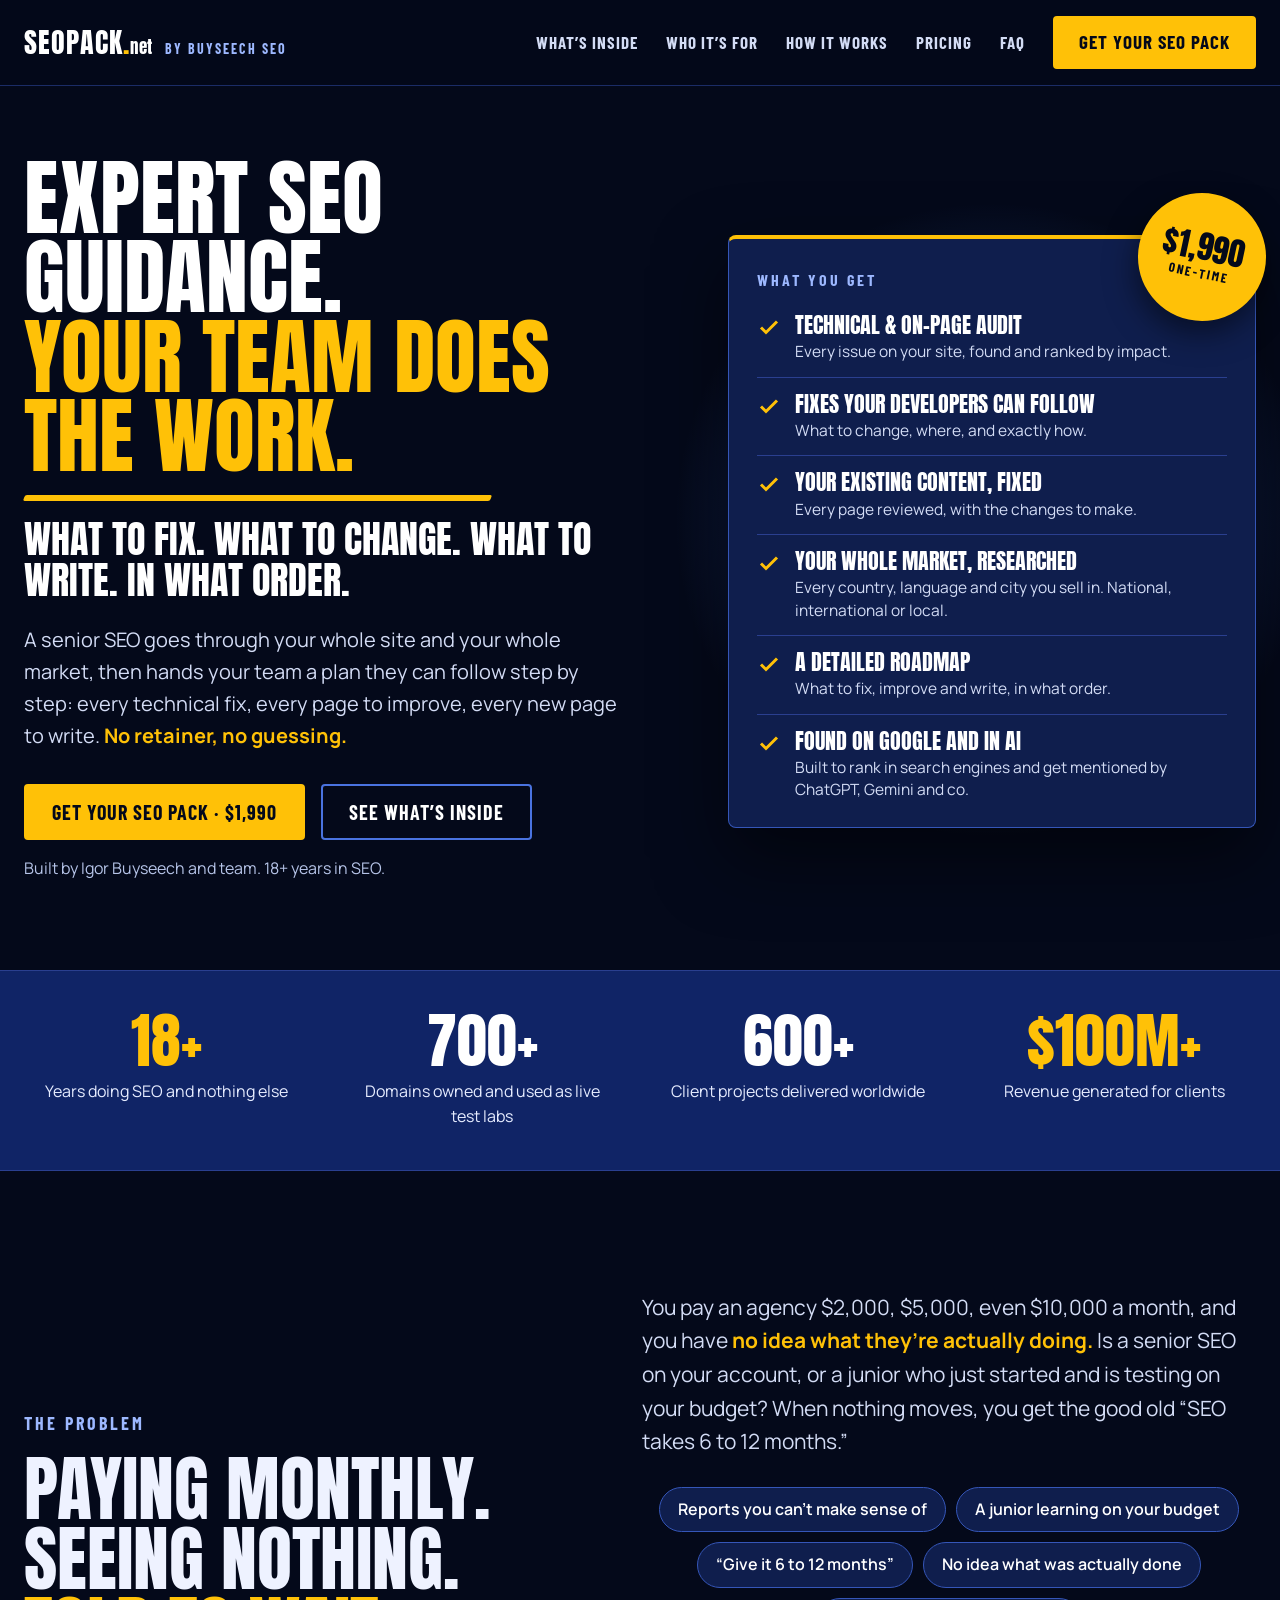
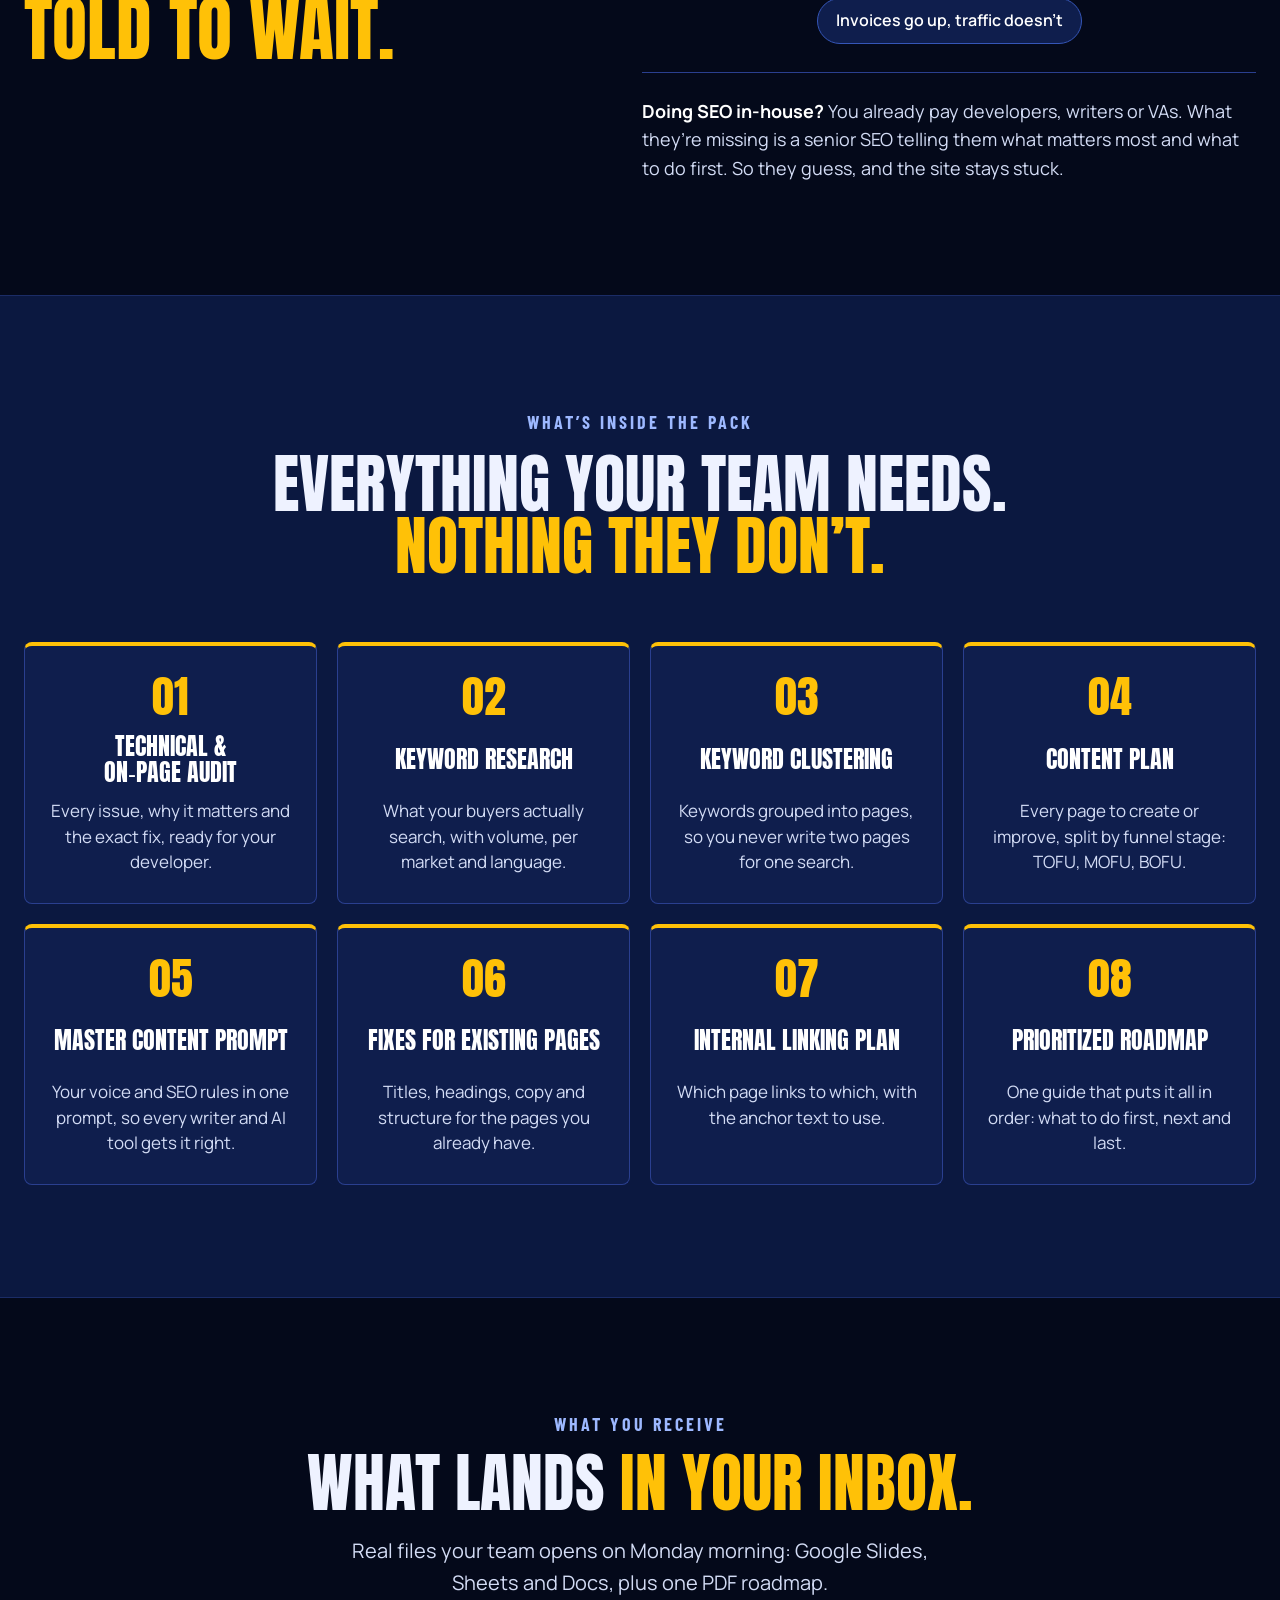
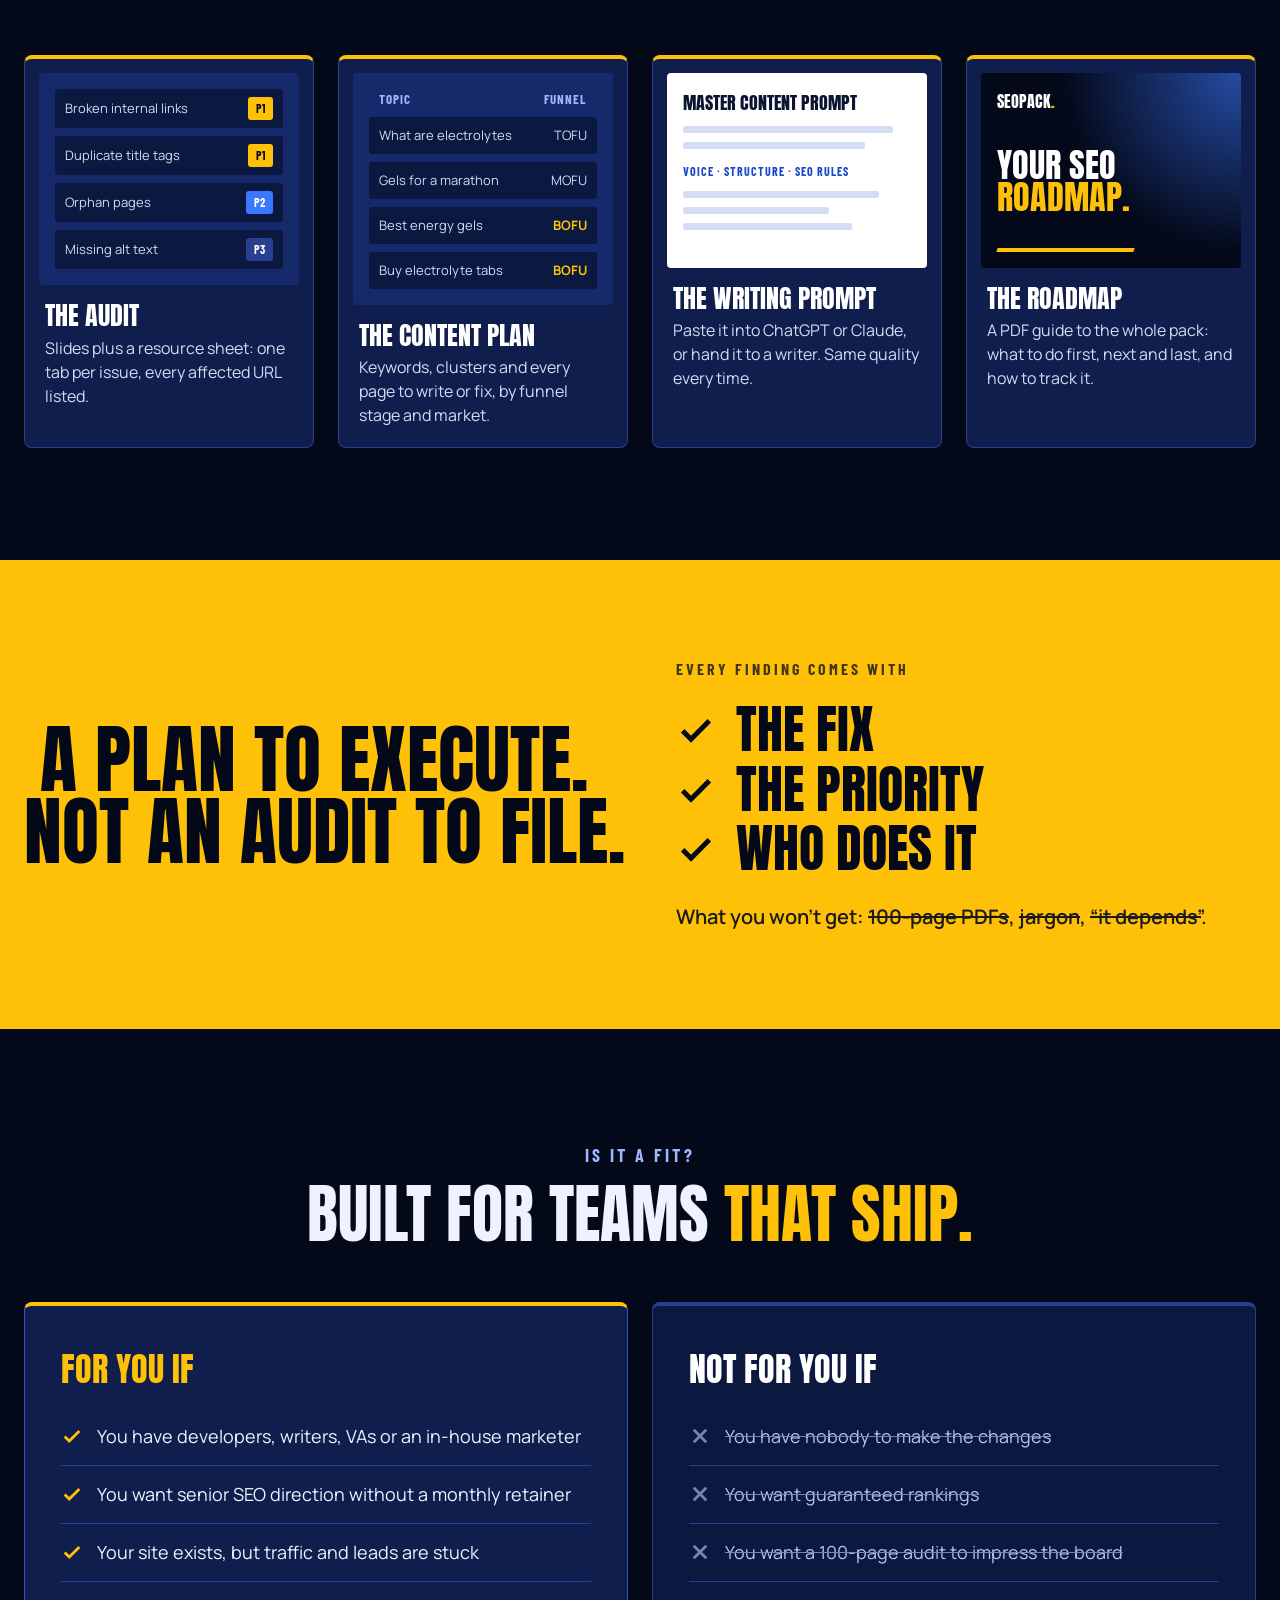
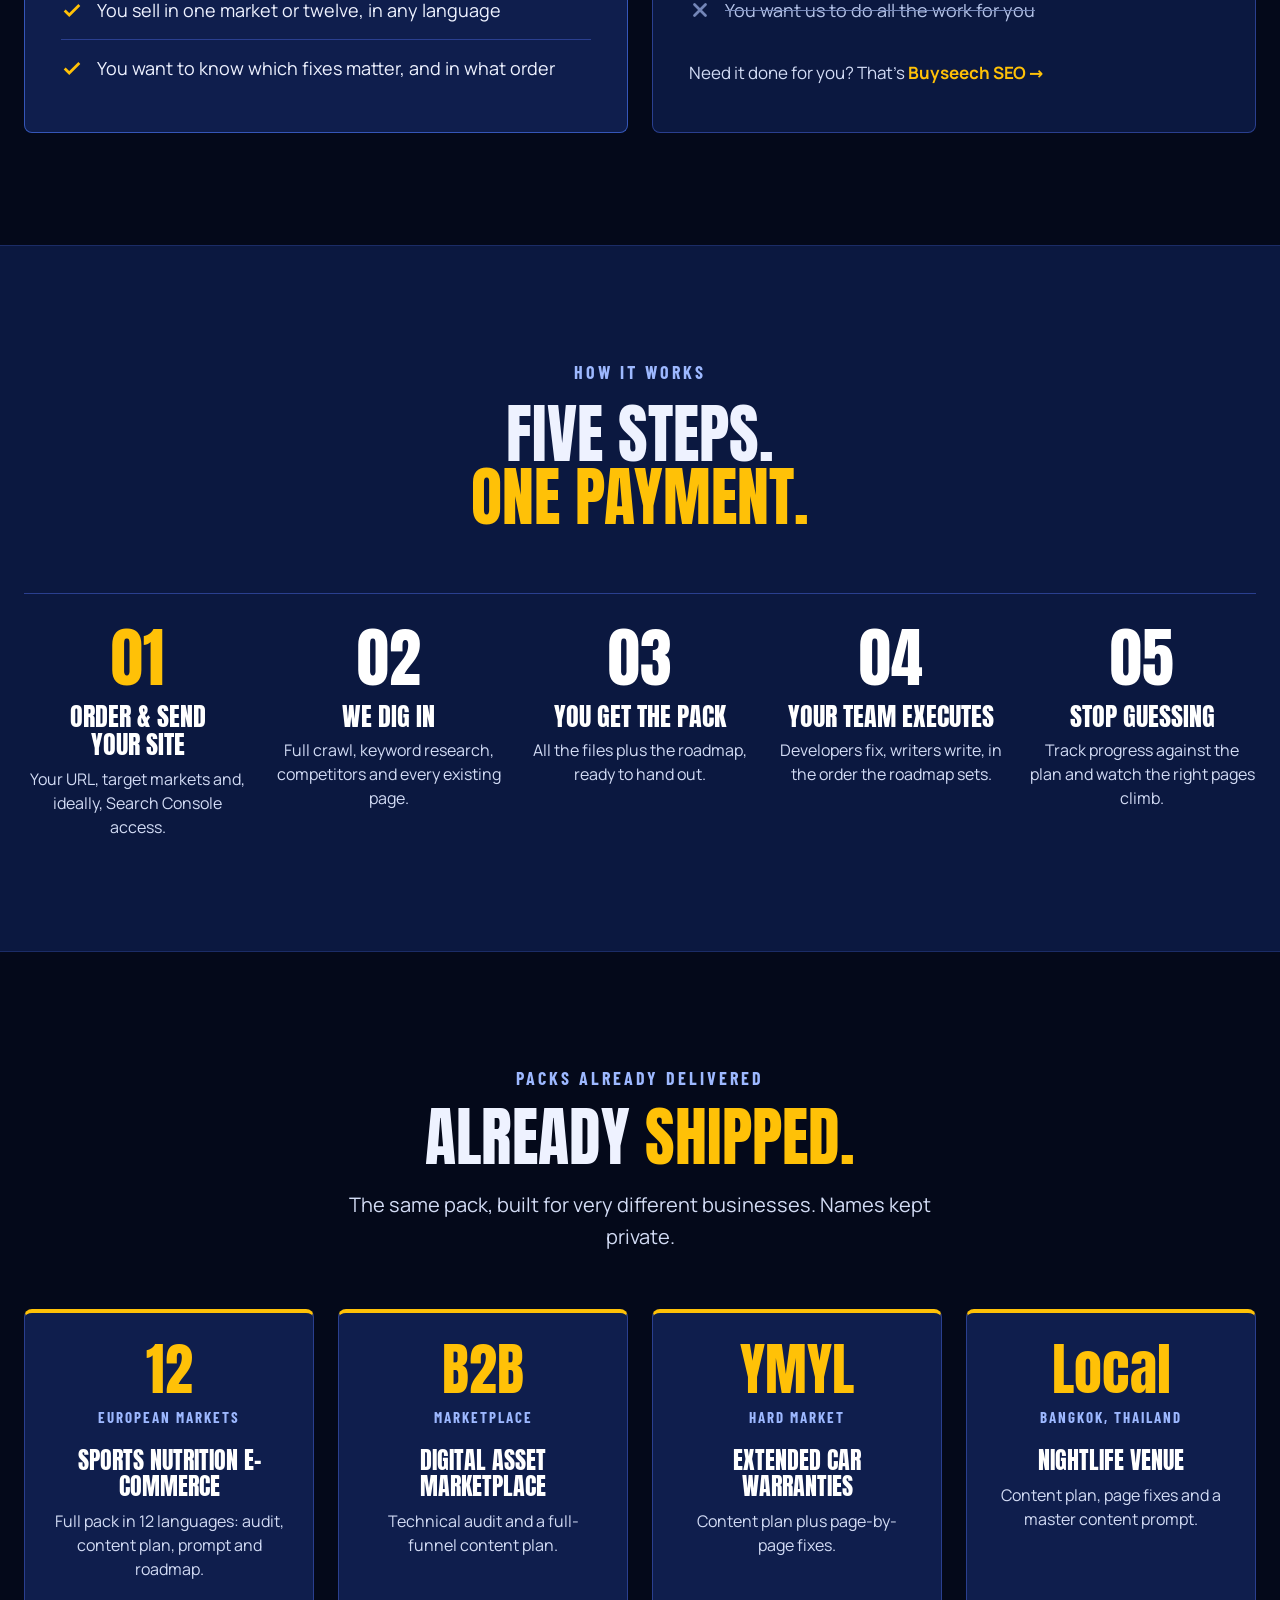
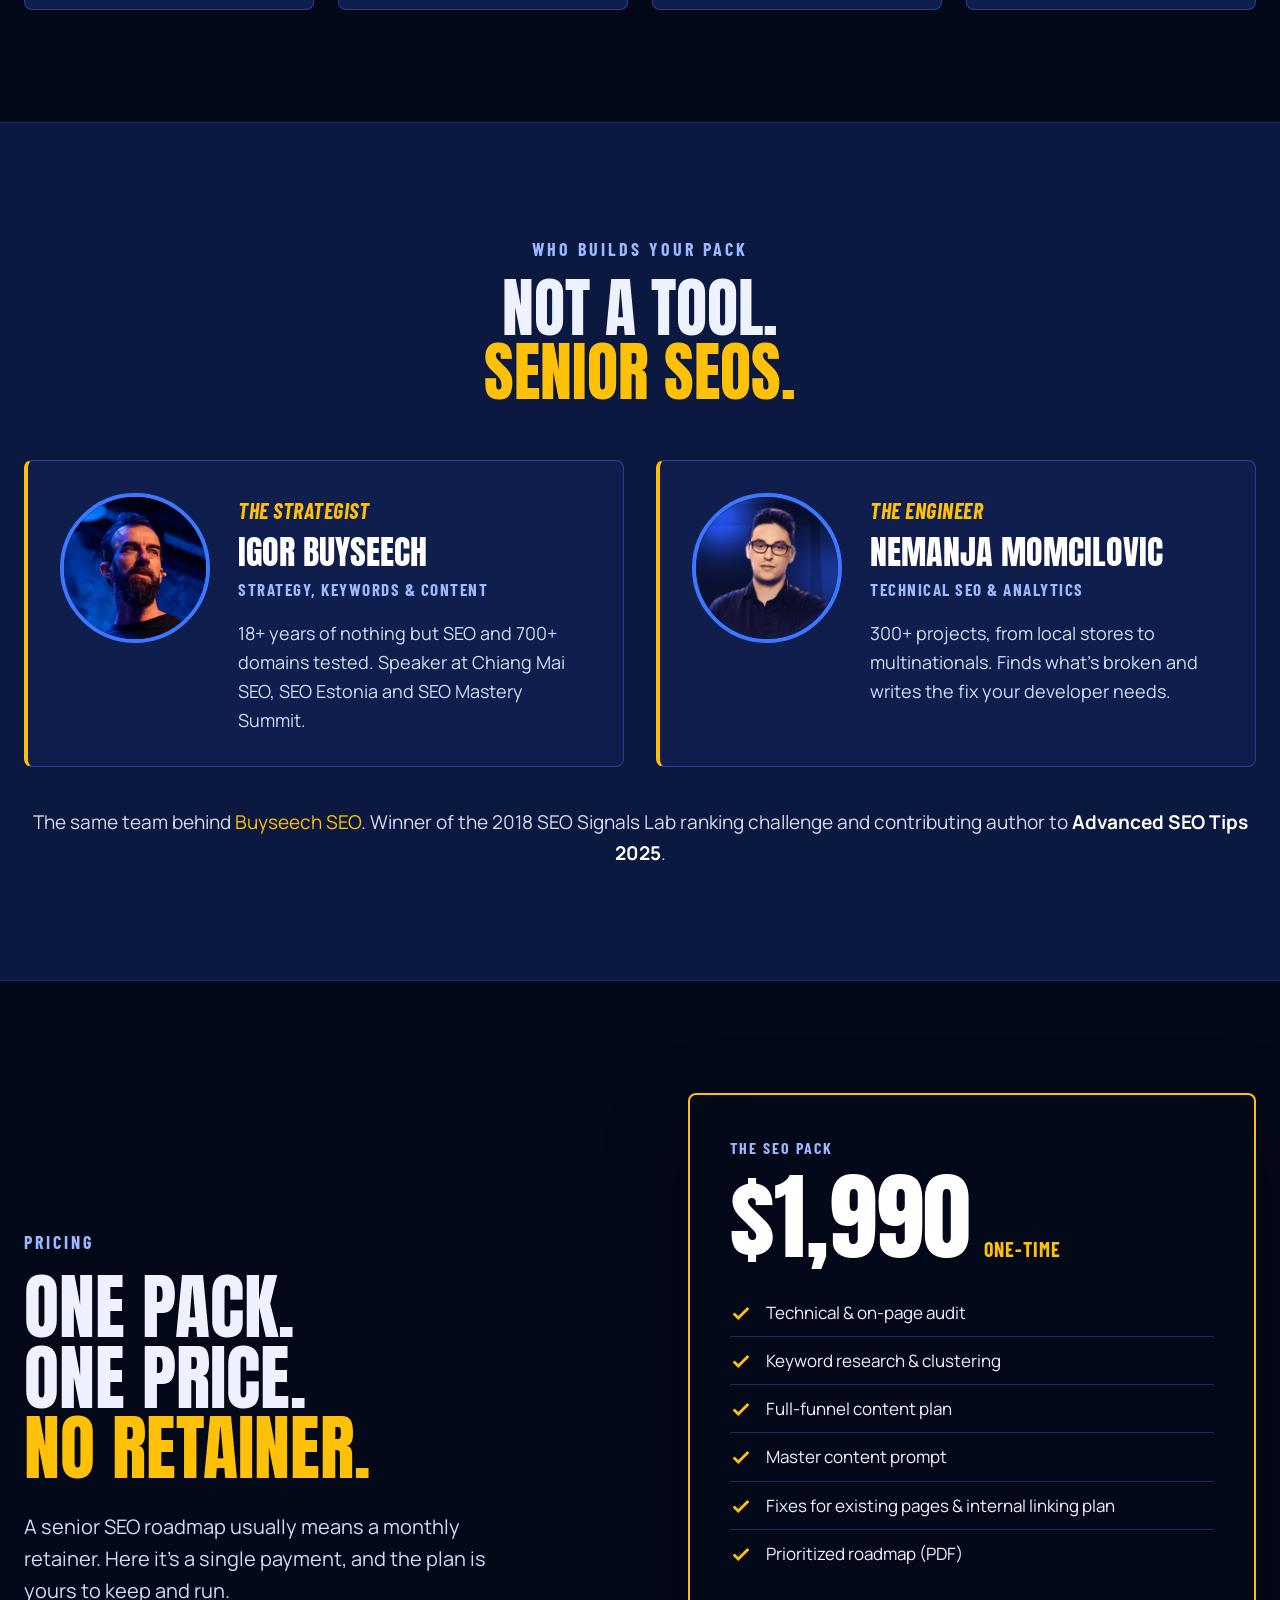
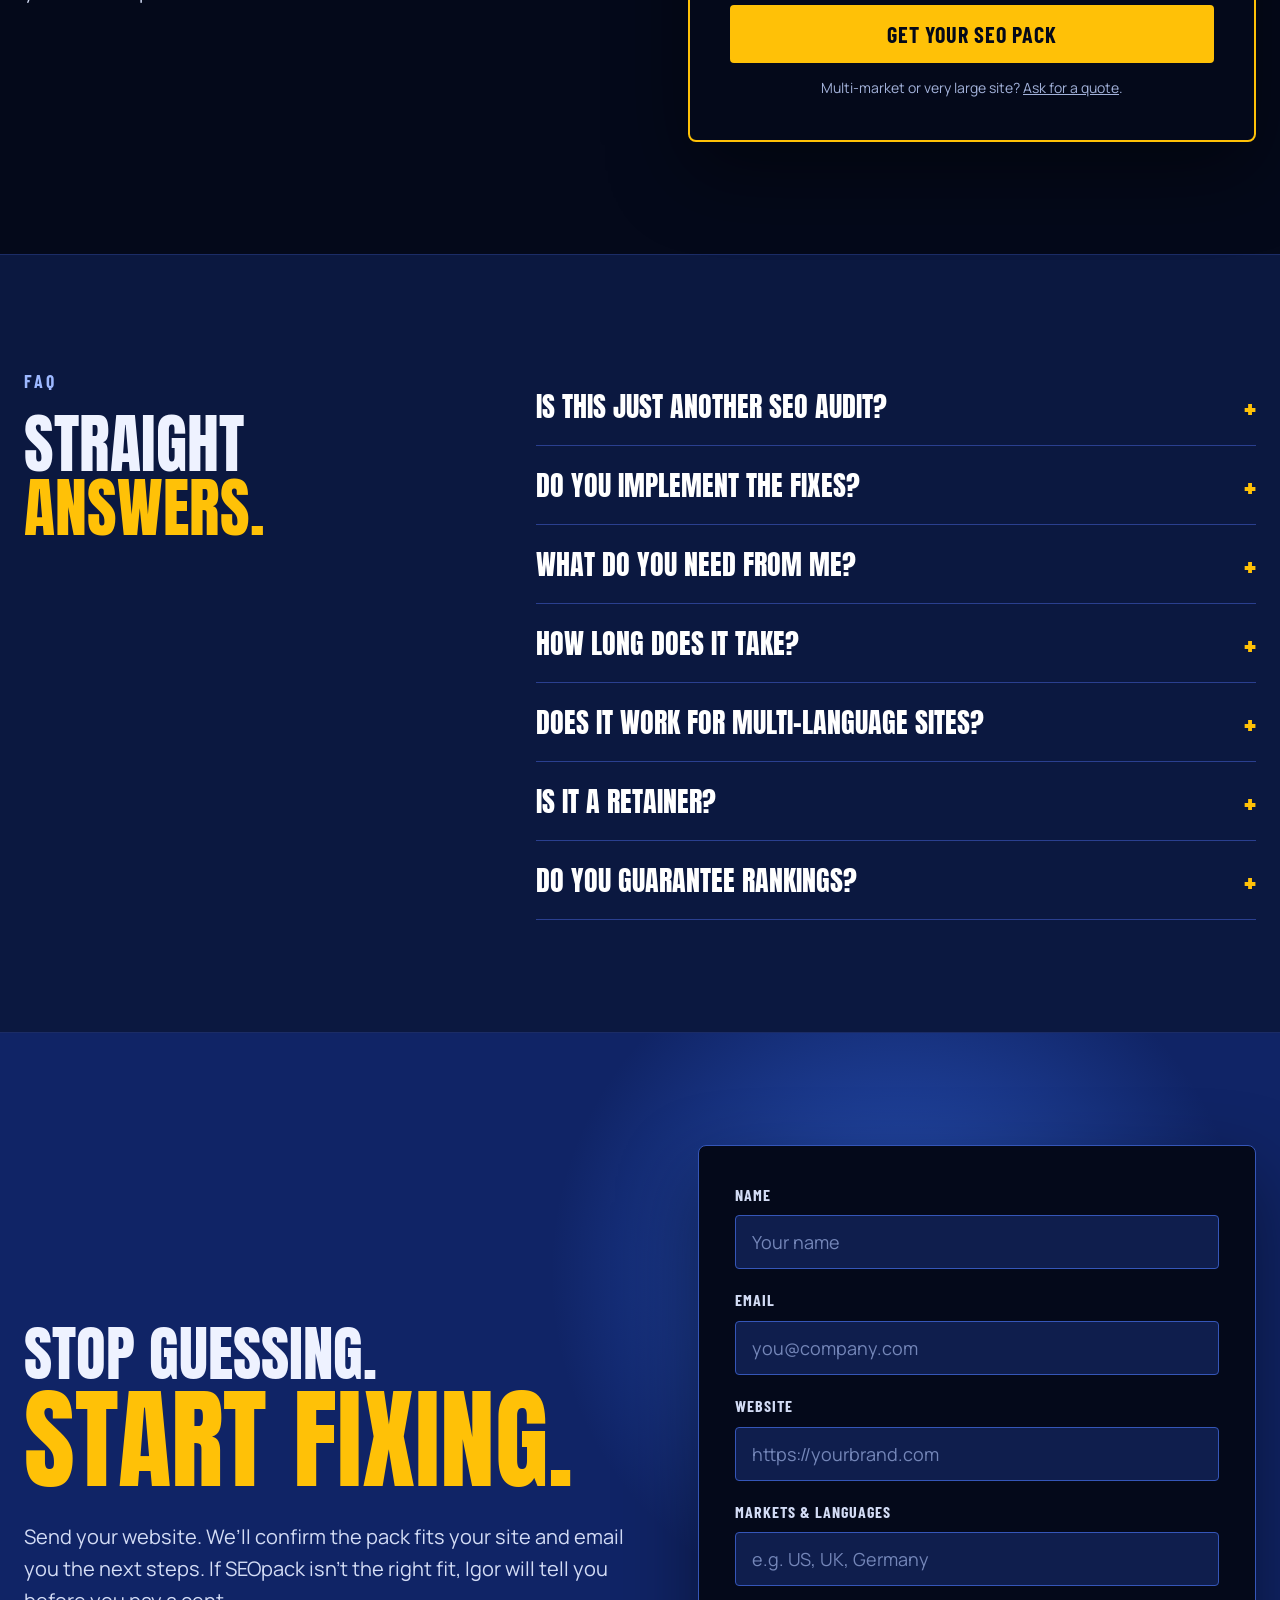
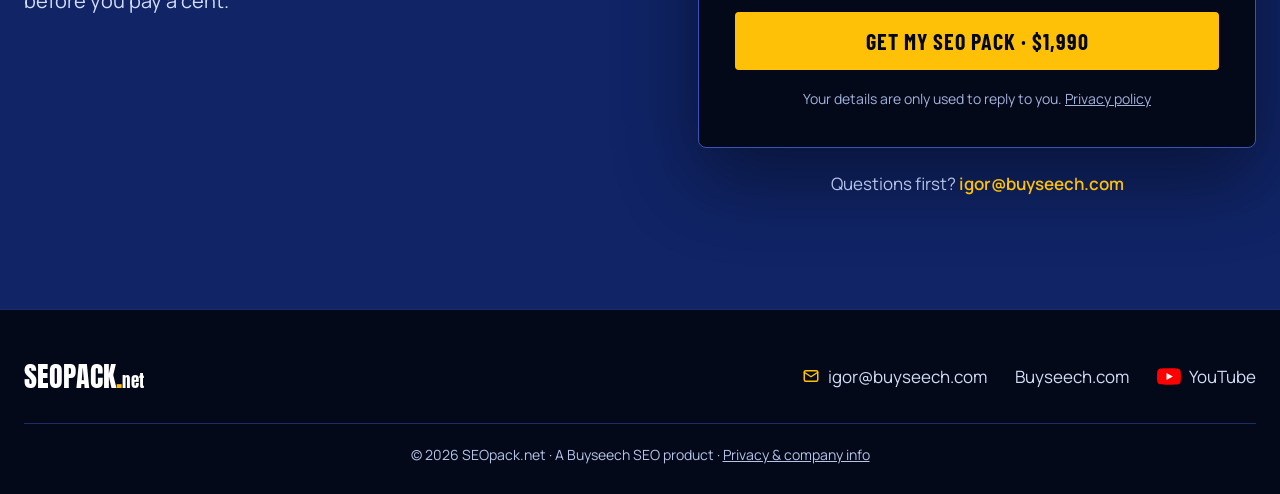
==== commit 439f0452: "Price to $1,990, SEOPACK.net logo, new hero and problem copy - Hero: new headline, removed eyebrow, " ====
--- a/public/index.html
+++ b/public/index.html
@@ -28,7 +28,7 @@
 
 <link rel="preload" href="assets/fonts/anton-latin-400-normal.woff2" as="font" type="font/woff2" crossorigin>
 <link rel="preload" href="assets/fonts/manrope-latin-400-normal.woff2" as="font" type="font/woff2" crossorigin>
-<link rel="stylesheet" href="styles.css?v=1.0">
+<link rel="stylesheet" href="styles.css?v=1.1">
 
 <script type="application/ld+json">
 {
@@ -40,7 +40,7 @@
       "name": "SEOpack",
       "description": "One-time SEO action plan: technical and on-page audit, keyword research and clustering, content plan, master content prompt, fixes for existing pages, internal linking plan and a prioritized roadmap.",
       "brand": { "@type": "Brand", "name": "Buyseech" },
-      "offers": { "@type": "Offer", "price": "990", "priceCurrency": "USD", "url": "https://seopack.net/#order" }
+      "offers": { "@type": "Offer", "price": "1990", "priceCurrency": "USD", "url": "https://seopack.net/#order" }
     },
     {
       "@type": "Organization",
@@ -54,7 +54,7 @@
       "mainEntity": [
         { "@type": "Question", "name": "Is this just another SEO audit?", "acceptedAnswer": { "@type": "Answer", "text": "No. The audit is one part. You also get the keywords, the content plan, the writing prompt and a roadmap that tells your team what to do, in order." } },
         { "@type": "Question", "name": "Do you implement the fixes?", "acceptedAnswer": { "@type": "Answer", "text": "No, your team does. If you want it done for you, that is Buyseech SEO." } },
-        { "@type": "Question", "name": "Is it a retainer?", "acceptedAnswer": { "@type": "Answer", "text": "No. One payment of $990. No contract, no monthly fee." } },
+        { "@type": "Question", "name": "Is it a retainer?", "acceptedAnswer": { "@type": "Answer", "text": "No. One payment of $1,990. No contract, no monthly fee." } },
         { "@type": "Question", "name": "Do you guarantee rankings?", "acceptedAnswer": { "@type": "Answer", "text": "No honest SEO does. We guarantee a clear, senior plan built for your site." } }
       ]
     }
@@ -67,14 +67,14 @@
 
 <header class="site-header">
   <nav class="wrap nav" aria-label="Main">
-    <a class="logo sp-logo" href="#top">SEOPACK<span>.</span><small>by Buyseech SEO</small></a>
+    <a class="logo sp-logo" href="#top">SEOPACK<span>.</span><i>net</i><small>by Buyseech SEO</small></a>
     <div class="nav-links">
       <a href="#inside">What&rsquo;s inside</a>
       <a href="#fit">Who it&rsquo;s for</a>
       <a href="#how">How it works</a>
       <a href="#pricing">Pricing</a>
       <a href="#faq">FAQ</a>
-      <a class="btn btn--sm" href="#order">Get your SEO Pack</a>
+      <a class="btn btn--sm sp-nav-btn" href="#order">Get your SEO Pack</a>
       <button class="nav-toggle" type="button" aria-label="Open menu" aria-expanded="false" aria-controls="mobile-menu"><span></span><span></span><span></span></button>
     </div>
   </nav>
@@ -92,25 +92,31 @@
   <!-- HERO -->
   <section id="top" class="wrap sp-hero">
     <div class="sp-hero-copy">
-      <p class="eyebrow">One-time SEO action plan · No retainer</p>
-      <h1>You have the team.<br><span>We give them the plan.</span></h1>
+      <h1>Expert SEO guidance.<br><span>Your team does the work.</span></h1>
       <div class="slash" aria-hidden="true"></div>
-      <p class="sp-hero-sub">What to fix. What to write. In what order.</p>
-      <p class="sp-lede">SEOpack is the full senior SEO playbook for your site, delivered once: the audit, the keyword research, the content plan, the writing prompt and a prioritized roadmap. Your developers and writers do the work. <strong class="hl-y">They just stop guessing.</strong></p>
+      <p class="sp-hero-sub">What to fix. What to change. What to write. In what order.</p>
+      <p class="sp-lede">A senior SEO goes through your whole site and your whole market, then hands your team a plan they can follow step by step: every technical fix, every page to improve, every new page to write. <strong class="hl-y">No retainer, no guessing.</strong></p>
       <div class="sp-ctas">
-        <a class="btn" href="#order">Get your SEO Pack · $990</a>
+        <a class="btn" href="#order">Get your SEO Pack · $1,990</a>
         <a class="btn btn--ghost" href="#inside">See what&rsquo;s inside</a>
       </div>
-      <p class="sp-note">One payment. No contract. Built by Igor Buyseech and team.</p>
-    </div>
-
-    <div class="sp-stack" aria-hidden="true">
-      <div class="glow"></div>
-      <div class="sp-card sp-card--1"><p class="sp-card-k">01 · Slides</p><p class="sp-card-t">Technical &amp; on-page audit</p></div>
-      <div class="sp-card sp-card--2"><p class="sp-card-k">02 · Sheet</p><p class="sp-card-t">Keyword research &amp; clusters</p></div>
-      <div class="sp-card sp-card--3"><p class="sp-card-k">03 · Sheet</p><p class="sp-card-t">Content plan · TOFU / MOFU / BOFU</p><p class="sp-pills"><span>New pages</span><span>Pages to fix</span><span>Internal links</span></p></div>
-      <div class="sp-card sp-card--4"><p class="sp-card-k">04 · Doc + PDF</p><p class="sp-card-t">Content prompt &amp; roadmap</p></div>
-      <div class="seal sp-seal"><b>$990</b><span>ONE-TIME</span></div>
+      <p class="sp-note">Built by Igor Buyseech and team. 18+ years in SEO.</p>
+    </div>
+
+    <div class="sp-gets">
+      <div class="glow" aria-hidden="true"></div>
+      <div class="sp-gets-card">
+        <p class="sp-gets-k">What you get</p>
+        <ul>
+        <li><svg viewBox="0 0 24 24" fill="none" stroke="currentColor" stroke-width="3" aria-hidden="true"><path d="M4 12.5l5 5L20 6.5"/></svg><div><b>Technical &amp; on-page audit</b><span>Every issue on your site, found and ranked by impact.</span></div></li>
+        <li><svg viewBox="0 0 24 24" fill="none" stroke="currentColor" stroke-width="3" aria-hidden="true"><path d="M4 12.5l5 5L20 6.5"/></svg><div><b>Fixes your developers can follow</b><span>What to change, where, and exactly how.</span></div></li>
+        <li><svg viewBox="0 0 24 24" fill="none" stroke="currentColor" stroke-width="3" aria-hidden="true"><path d="M4 12.5l5 5L20 6.5"/></svg><div><b>Your existing content, fixed</b><span>Every page reviewed, with the changes to make.</span></div></li>
+        <li><svg viewBox="0 0 24 24" fill="none" stroke="currentColor" stroke-width="3" aria-hidden="true"><path d="M4 12.5l5 5L20 6.5"/></svg><div><b>Your whole market, researched</b><span>Every country, language and city you sell in. National, international or local.</span></div></li>
+        <li><svg viewBox="0 0 24 24" fill="none" stroke="currentColor" stroke-width="3" aria-hidden="true"><path d="M4 12.5l5 5L20 6.5"/></svg><div><b>A detailed roadmap</b><span>What to fix, improve and write, in what order.</span></div></li>
+        <li><svg viewBox="0 0 24 24" fill="none" stroke="currentColor" stroke-width="3" aria-hidden="true"><path d="M4 12.5l5 5L20 6.5"/></svg><div><b>Found on Google and in AI</b><span>Built to rank in search engines and get mentioned by ChatGPT, Gemini and co.</span></div></li>
+        </ul>
+      </div>
+      <div class="seal sp-seal" aria-hidden="true"><b>$1,990</b><span>ONE-TIME</span></div>
     </div>
   </section>
 
@@ -129,19 +135,18 @@
     <div class="markets-top reveal">
       <div>
         <p class="eyebrow">The problem</p>
-        <h2 id="problem-title" class="h2 h2--xl">Busy team.<br>Wrong tasks.<br><span>No traffic.</span></h2>
+        <h2 id="problem-title" class="h2 h2--xl">Paying monthly.<br>Seeing nothing.<br><span>Told to wait.</span></h2>
       </div>
       <div>
-        <p class="markets-lede">You already pay developers, writers or VAs. What they&rsquo;re missing is a senior SEO telling them <strong class="hl-y">what matters most and what to do first.</strong> So they guess, and the site stays stuck.</p>
+        <p class="markets-lede">You pay an agency $2,000, $5,000, even $10,000 a month, and you have <strong class="hl-y">no idea what they&rsquo;re actually doing.</strong> Is a senior SEO on your account, or a junior who just started and is testing on your budget? When nothing moves, you get the good old &ldquo;SEO takes 6 to 12 months.&rdquo;</p>
         <ul class="chips">
-          <li>Pages Google can&rsquo;t crawl or index</li>
-          <li>Weak titles and meta</li>
-          <li>Missing money pages</li>
-          <li>Thin or duplicate content</li>
-          <li>Blog posts nobody searches for</li>
-          <li>No internal linking</li>
-          <li>Audits that never get used</li>
+          <li>Reports you can&rsquo;t make sense of</li>
+          <li>A junior learning on your budget</li>
+          <li>&ldquo;Give it 6 to 12 months&rdquo;</li>
+          <li>No idea what was actually done</li>
+          <li>Invoices go up, traffic doesn&rsquo;t</li>
         </ul>
+        <p class="sp-inhouse"><b>Doing SEO in-house?</b> You already pay developers, writers or VAs. What they&rsquo;re missing is a senior SEO telling them what matters most and what to do first. So they guess, and the site stays stuck.</p>
       </div>
     </div>
   </section>
@@ -331,7 +336,7 @@
     </div>
     <div class="sp-price-card reveal">
       <p class="sp-price-k">The SEO Pack</p>
-      <p class="sp-price"><b>$990</b><span>One-time</span></p>
+      <p class="sp-price"><b>$1,990</b><span>One-time</span></p>
       <ul class="sp-list sp-list--tight">
         <li><svg viewBox="0 0 24 24" fill="none" stroke="currentColor" stroke-width="3" aria-hidden="true"><path d="M4 12.5l5 5L20 6.5"/></svg>Technical &amp; on-page audit</li>
         <li><svg viewBox="0 0 24 24" fill="none" stroke="currentColor" stroke-width="3" aria-hidden="true"><path d="M4 12.5l5 5L20 6.5"/></svg>Keyword research &amp; clustering</li>
@@ -358,7 +363,7 @@
         <details><summary>What do you need from me?</summary><p>Your website, the markets and languages you sell in and, ideally, read access to Google Search Console.</p></details>
         <details><summary>How long does it take?</summary><p>[X] business days from the moment we have access.</p></details>
         <details><summary>Does it work for multi-language sites?</summary><p>Yes. Keywords and content are researched per market, not just translated.</p></details>
-        <details><summary>Is it a retainer?</summary><p>No. One payment of $990. No contract, no monthly fee.</p></details>
+        <details><summary>Is it a retainer?</summary><p>No. One payment of $1,990. No contract, no monthly fee.</p></details>
         <details><summary>Do you guarantee rankings?</summary><p>No honest SEO does. We guarantee a clear, senior plan built for your site.</p></details>
       </div>
     </div>
@@ -391,7 +396,7 @@
           <input type="text" name="markets" placeholder="e.g. US, UK, Germany">
         </label>
         <div class="hp" aria-hidden="true"><label>Leave this empty <input type="text" name="botcheck" tabindex="-1" autocomplete="off"></label></div>
-        <button class="btn" type="submit">Get my SEO Pack · $990</button>
+        <button class="btn" type="submit">Get my SEO Pack · $1,990</button>
         <p class="form-status" id="form-status" role="status" aria-live="polite"></p>
         <p class="form-note">Your details are only used to reply to you. <a href="/privacy">Privacy policy</a></p>
       </form>
@@ -405,7 +410,7 @@
 <footer class="site-footer">
   <div class="wrap footer-in">
     <div class="footer-top">
-      <span class="footer-logo">SEOPACK<span>.</span></span>
+      <span class="footer-logo sp-logo">SEOPACK<span>.</span><i>net</i></span>
       <div class="footer-links">
         <a href="mailto:igor@buyseech.com"><svg viewBox="0 0 24 24" width="18" height="18" fill="none" stroke="currentColor" stroke-width="2" stroke-linecap="round" stroke-linejoin="round" aria-hidden="true" focusable="false"><rect x="3" y="5" width="18" height="14" rx="2"/><path d="M3 7l9 6 9-6"/></svg><span>igor@buyseech.com</span></a>
         <a href="https://buyseech.com"><span>Buyseech.com</span></a>
--- a/public/styles.css
+++ b/public/styles.css
@@ -446,6 +446,7 @@
 /* ================= SEOpack-only sections (prefix sp-) ================= */
 
 .sp-logo{display:inline-block;white-space:nowrap}
+.sp-logo i{font-style:normal;font-size:.62em;letter-spacing:.5px;color:#fff}
 .sp-logo small{margin-left:12px;font-family:var(--cond);font-weight:700;font-size:14px;letter-spacing:2px;text-transform:uppercase;color:var(--label)}
 @media (max-width:560px){.sp-logo small{display:none}}
 
@@ -461,23 +462,24 @@
 .sp-lede{margin-top:24px;max-width:600px;font-size:20px;color:var(--soft)}
 .sp-ctas{display:flex;flex-wrap:wrap;gap:16px;margin-top:32px}
 .sp-note{margin-top:16px;font-size:16px;color:var(--mute)}
-.sp-stack{position:relative;flex:1 1 420px;min-width:0;height:540px}
-.sp-card{position:absolute;background:var(--bg-card);border:1px solid var(--line-form);border-radius:8px;padding:20px 22px;box-shadow:0 24px 50px rgba(0,0,0,.5)}
-.sp-card-k{font-family:var(--cond);font-weight:700;font-size:14px;letter-spacing:2px;text-transform:uppercase;color:var(--label)}
-.sp-card-t{margin-top:4px;font-family:var(--display);font-size:26px;line-height:1.1;text-transform:uppercase;color:#fff}
-.sp-card--1{left:6%;top:40px;width:78%;transform:rotate(-6deg)}
-.sp-card--2{left:14%;top:148px;width:78%;transform:rotate(-2deg)}
-.sp-card--3{left:2%;top:256px;width:84%;transform:rotate(3deg)}
-.sp-card--4{left:18%;top:404px;width:74%;background:#fff;border-color:#fff;transform:rotate(-3deg)}
-.sp-card--4 .sp-card-k{color:var(--blue-band)}
-.sp-card--4 .sp-card-t{color:#0B1430}
-.sp-pills{display:flex;flex-wrap:wrap;gap:8px;margin-top:10px}
-.sp-pills span{background:#16296A;color:var(--soft);font-size:13px;font-weight:600;padding:4px 10px;border-radius:999px}
-.sp-seal{right:-4px;top:0;bottom:auto;width:132px;height:132px}
-.sp-seal b{font-size:40px}
-.sp-seal span{font-size:14px}
-@media (max-width:900px){.sp-hero{padding-block:40px 56px;gap:24px}.sp-stack{flex-basis:100%;height:500px}}
-@media (max-width:560px){.sp-stack{height:450px}.sp-card{padding:14px 16px}.sp-card-t{font-size:20px}.sp-pills{display:none}.sp-card--1{top:36px}.sp-card--2{top:134px}.sp-card--3{top:232px}.sp-card--4{top:330px}.sp-seal{width:96px;height:96px}.sp-seal b{font-size:28px}.sp-seal span{font-size:11px}}
+.sp-gets{position:relative;flex:1 1 440px;min-width:0;padding:24px 0 0}
+.sp-gets .glow{width:640px;height:640px}
+.sp-gets-card{position:relative;background:var(--bg-card);border:1px solid var(--line-form);border-top:4px solid var(--accent);border-radius:8px;padding:28px 28px 12px;box-shadow:0 30px 70px rgba(0,0,0,.5)}
+.sp-gets-k{margin-bottom:6px;font-family:var(--cond);font-weight:700;font-size:16px;letter-spacing:3px;text-transform:uppercase;color:var(--label)}
+.sp-gets ul{list-style:none;margin:0;padding:0}
+.sp-gets li{display:flex;gap:14px;align-items:flex-start;padding:14px 0;border-bottom:1px solid var(--line-card)}
+.sp-gets li:last-child{border-bottom:0}
+.sp-gets li svg{flex:none;width:24px;height:24px;margin-top:2px;color:var(--accent)}
+.sp-gets li b{display:block;font-family:var(--display);font-weight:400;font-size:22px;line-height:1.1;text-transform:uppercase;color:#fff}
+.sp-gets li span{display:block;margin-top:3px;font-size:15.5px;line-height:1.45;color:var(--soft)}
+.sp-seal{right:-10px;top:-18px;bottom:auto;width:128px;height:128px}
+.sp-seal b{font-size:32px}
+.sp-seal span{font-size:13px}
+.sp-inhouse{margin-top:28px;padding-top:24px;border-top:1px solid var(--line-card);font-size:18px;color:var(--soft);text-align:left}
+.sp-inhouse b{color:#fff}
+@media (min-width:901px){.sp-nav-btn.btn--sm{font-size:19px;padding:13px 24px}}
+@media (max-width:900px){.sp-hero{padding-block:40px 56px;gap:40px}.sp-gets{flex-basis:100%}}
+@media (max-width:560px){.sp-gets-card{padding:22px 18px 6px}.sp-gets li b{font-size:19px}.sp-gets li span{font-size:15px}.sp-seal{right:-6px;top:-30px;width:96px;height:96px}.sp-seal b{font-size:23px}.sp-seal span{font-size:11px}}
 
 /* What's inside: eight cards, four per row */
 .sp-tools li{flex-basis:calc((100% - 60px)/4)}
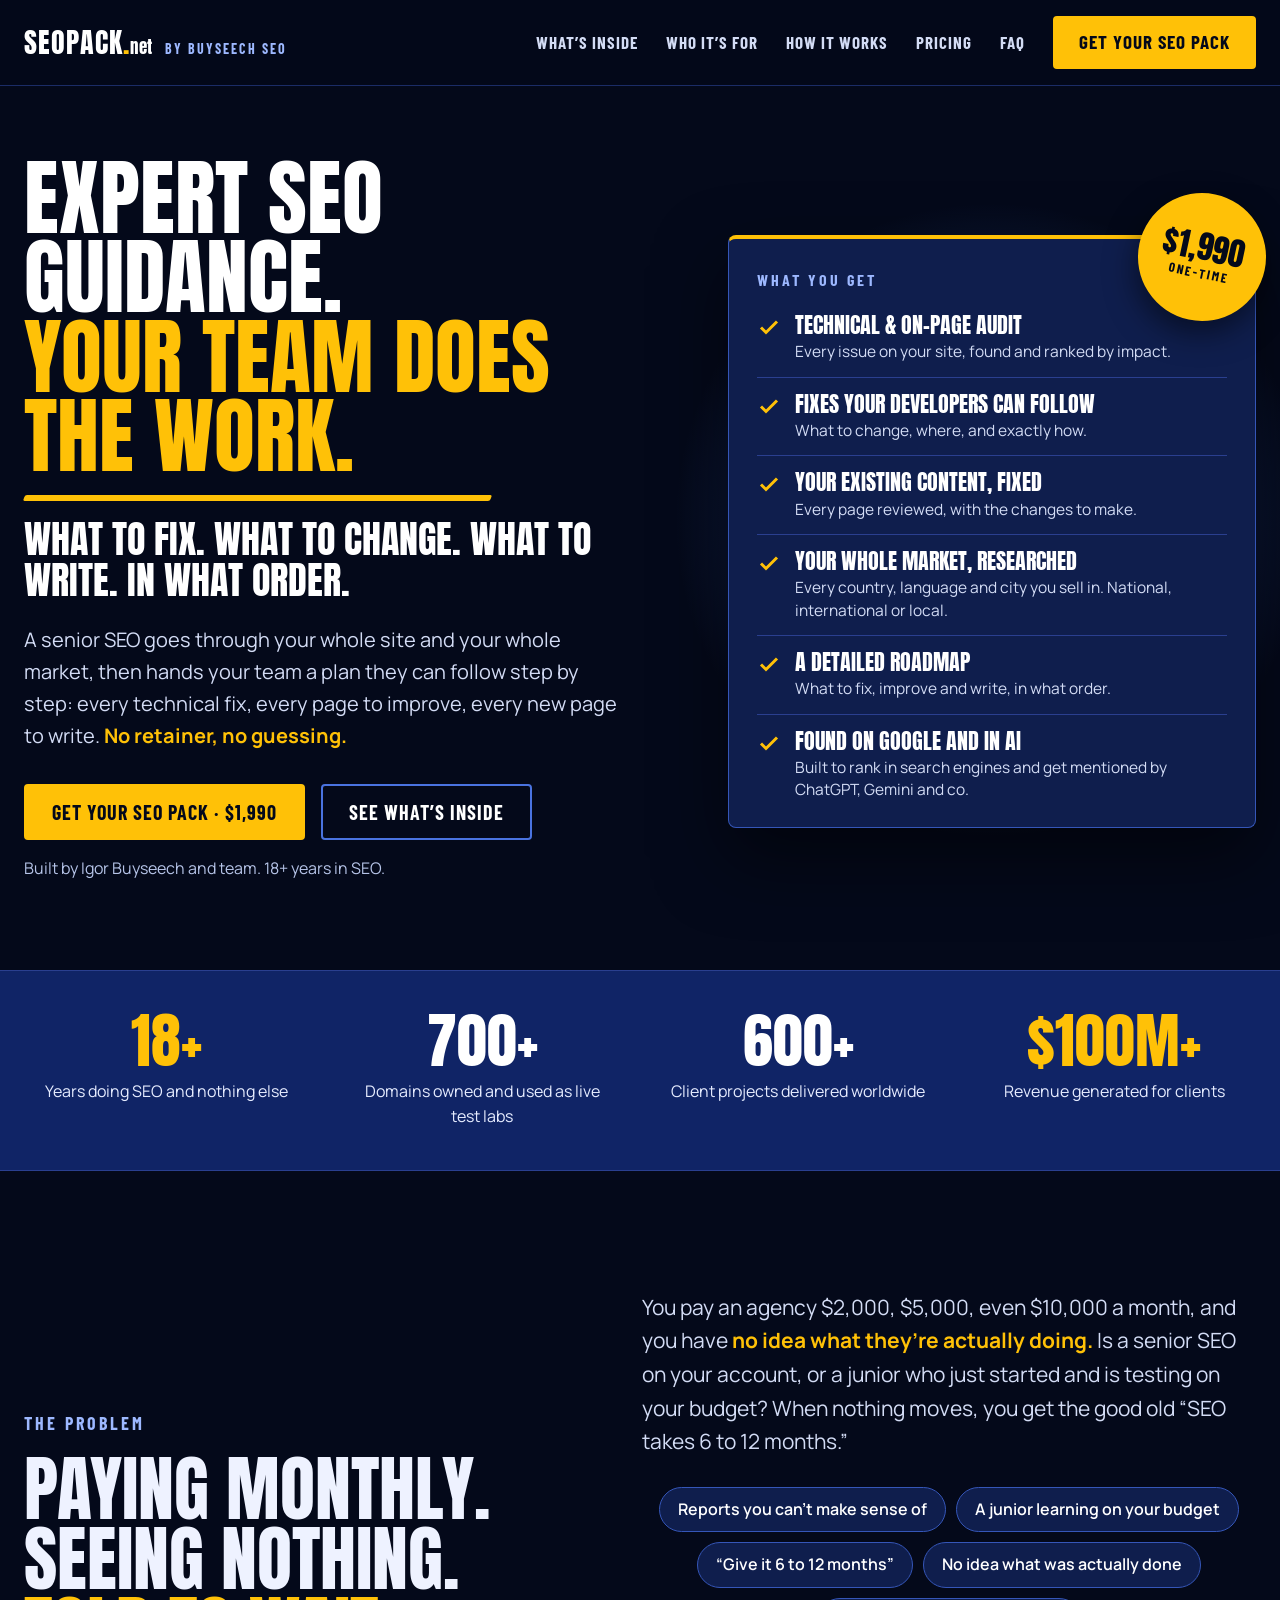
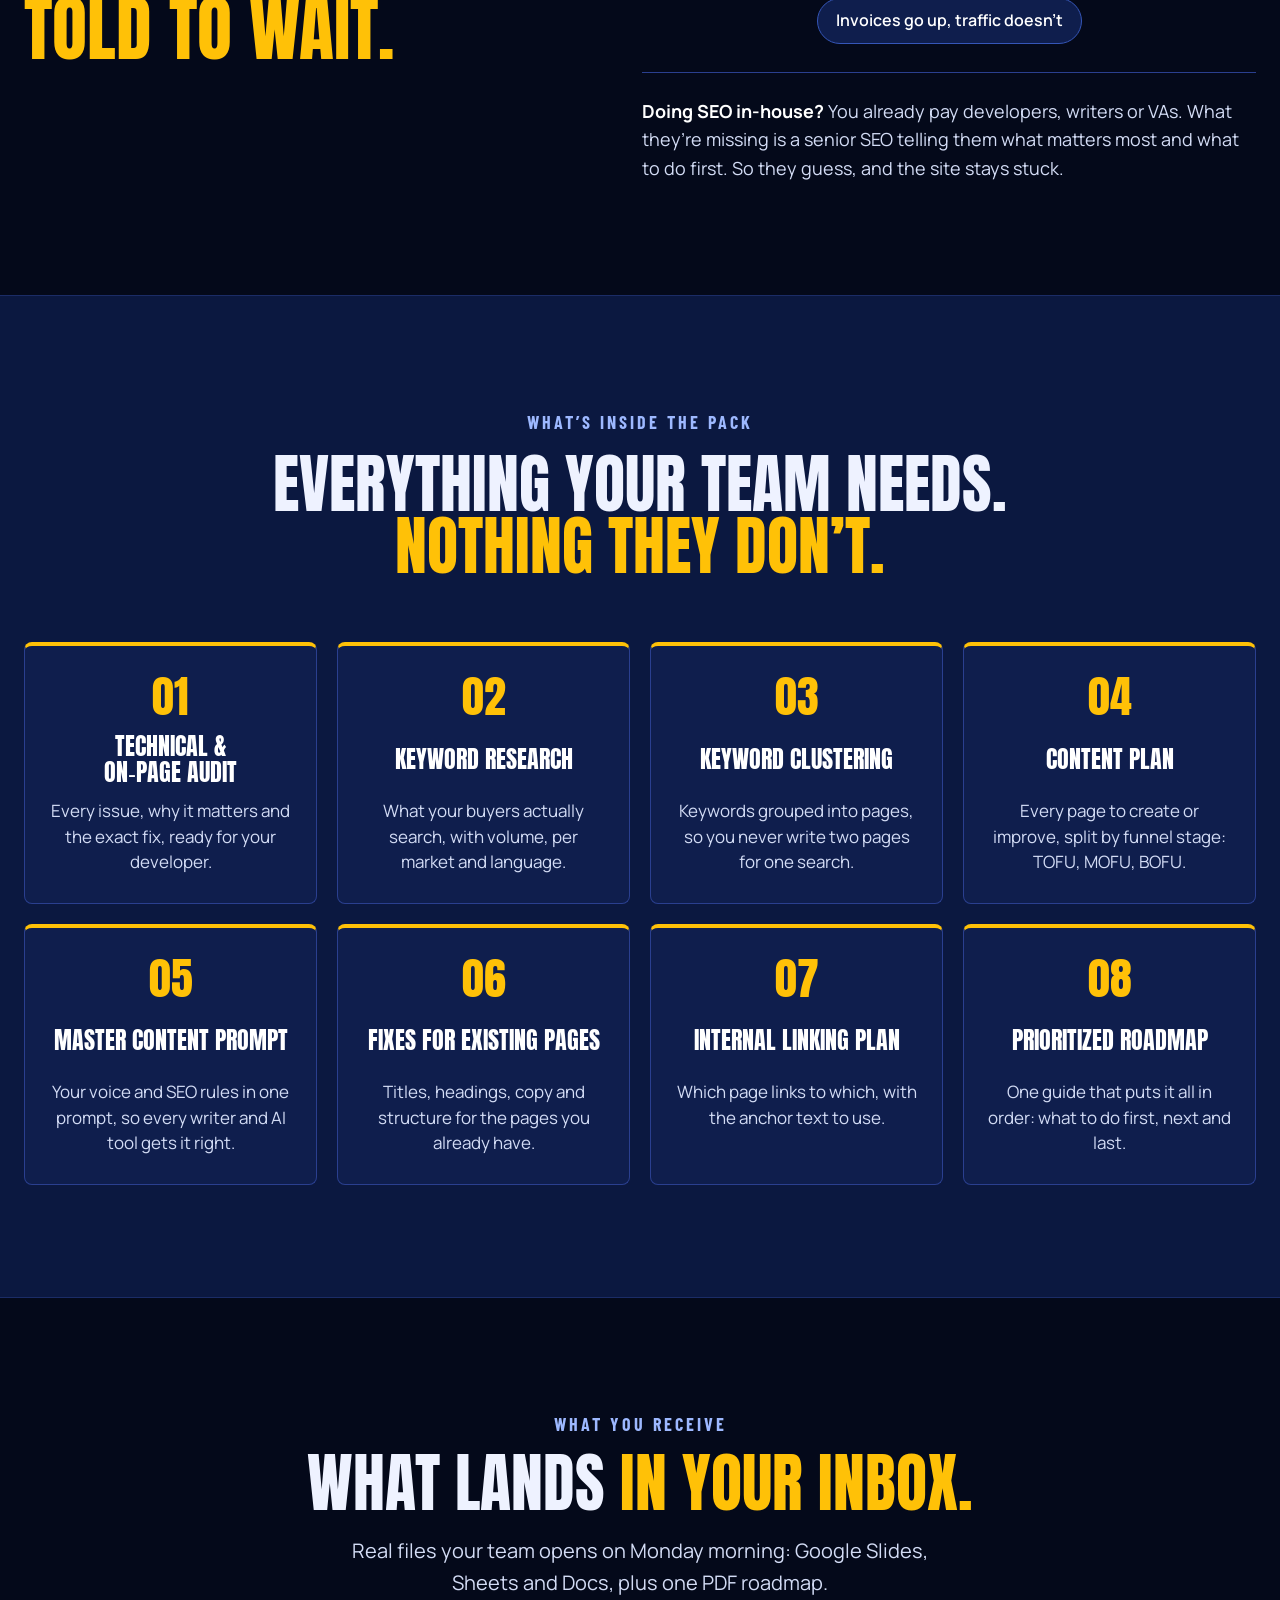
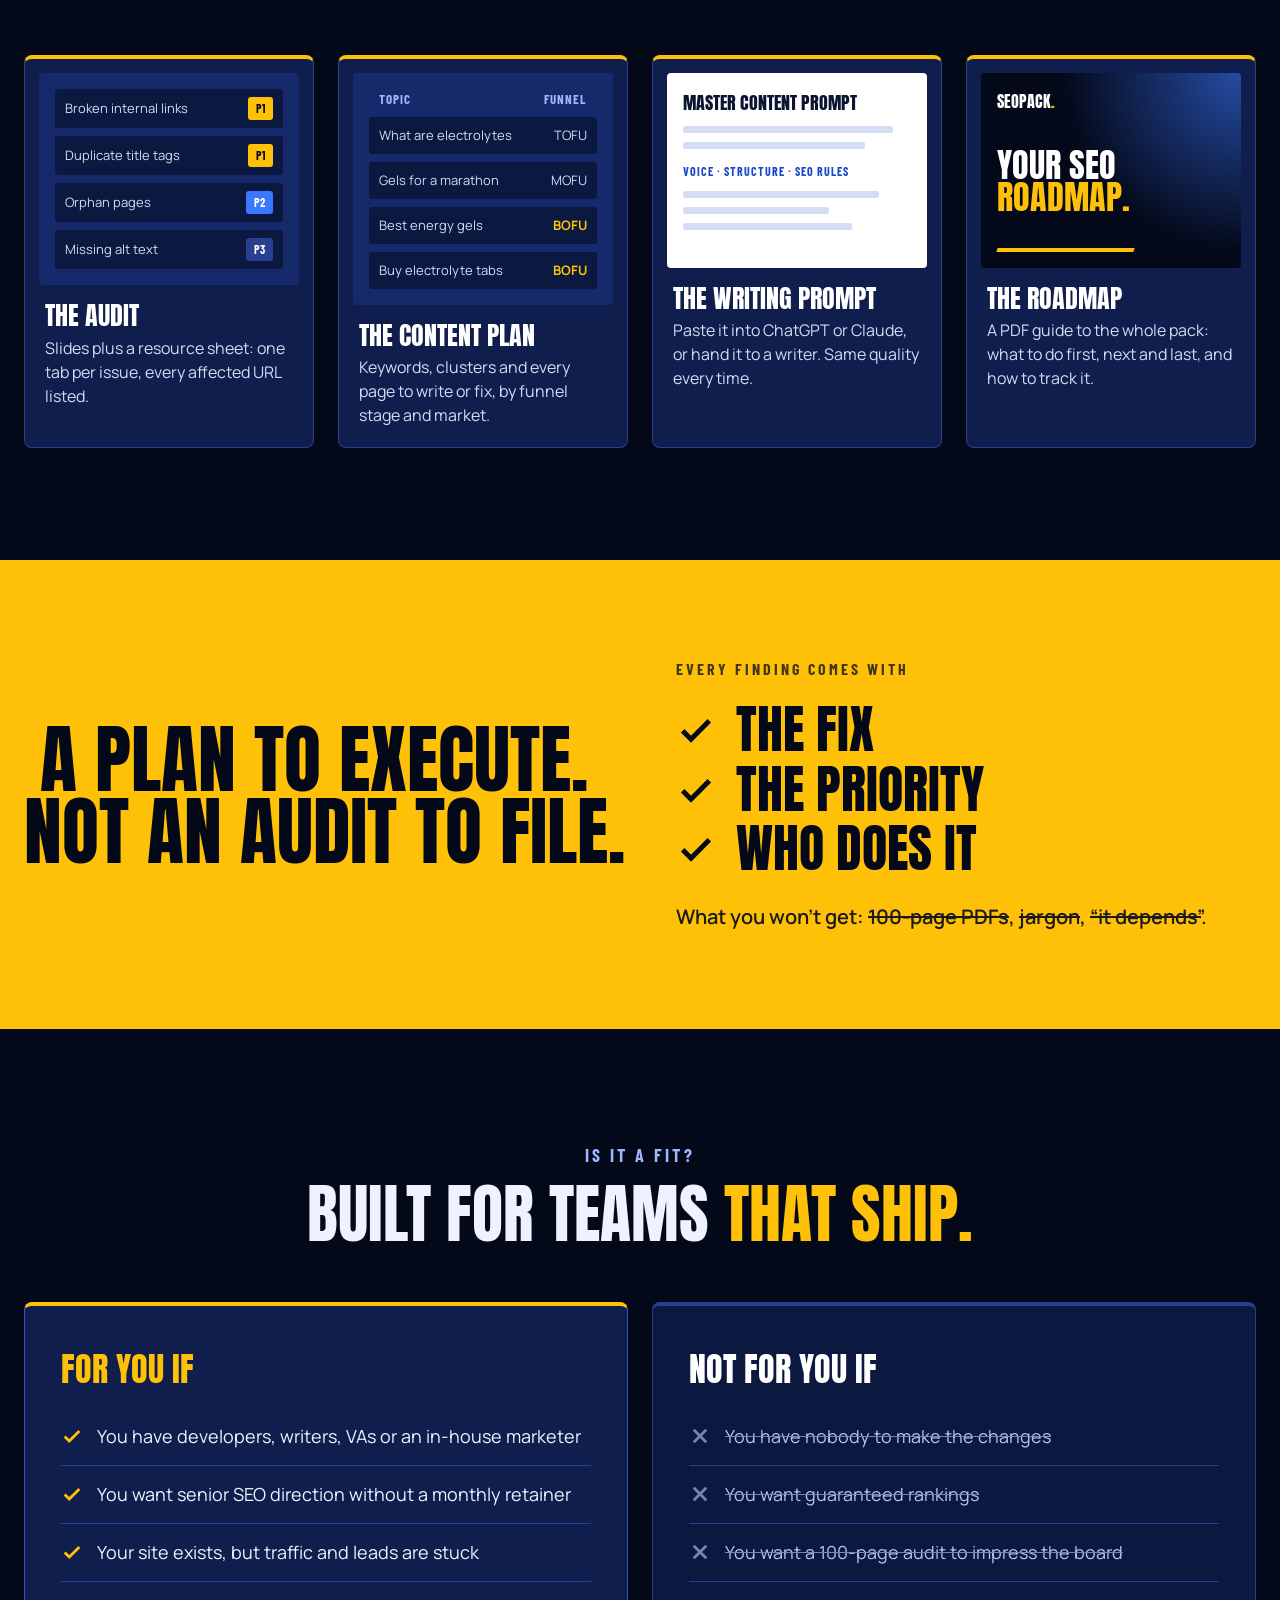
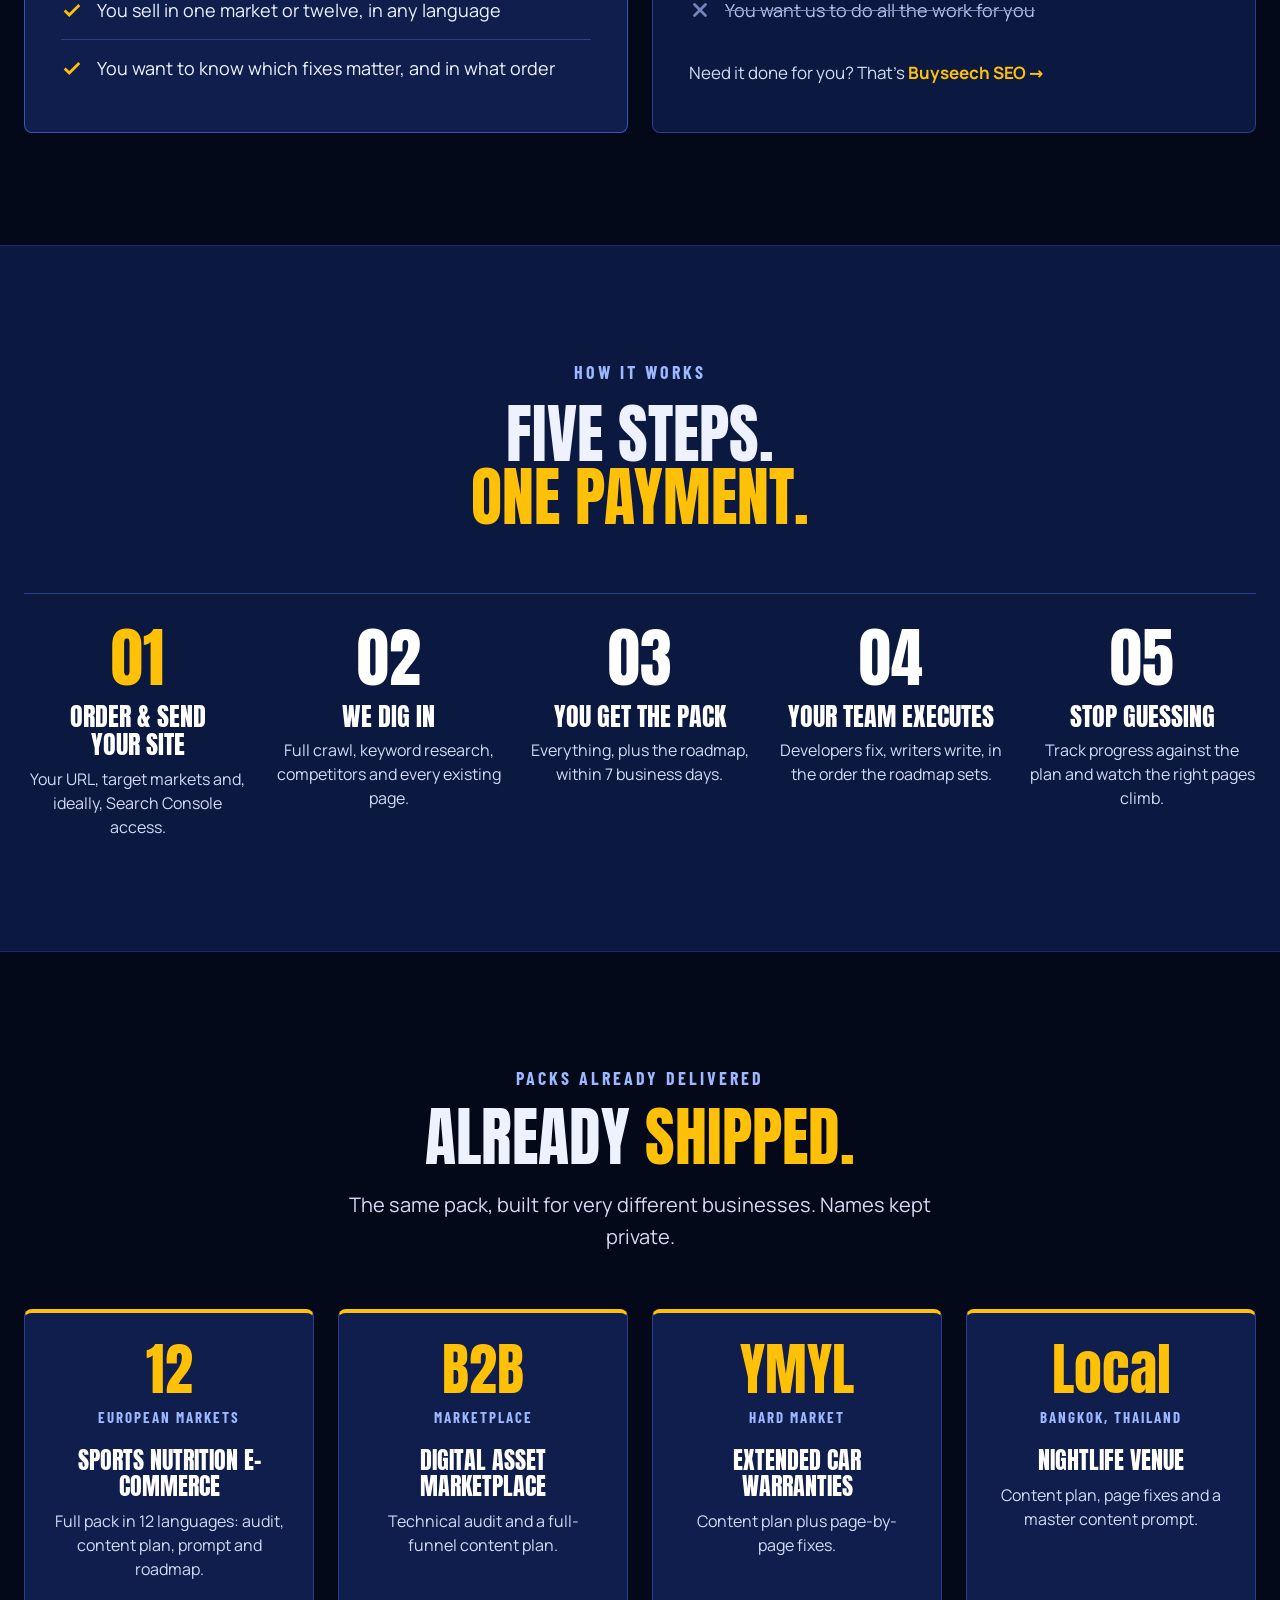
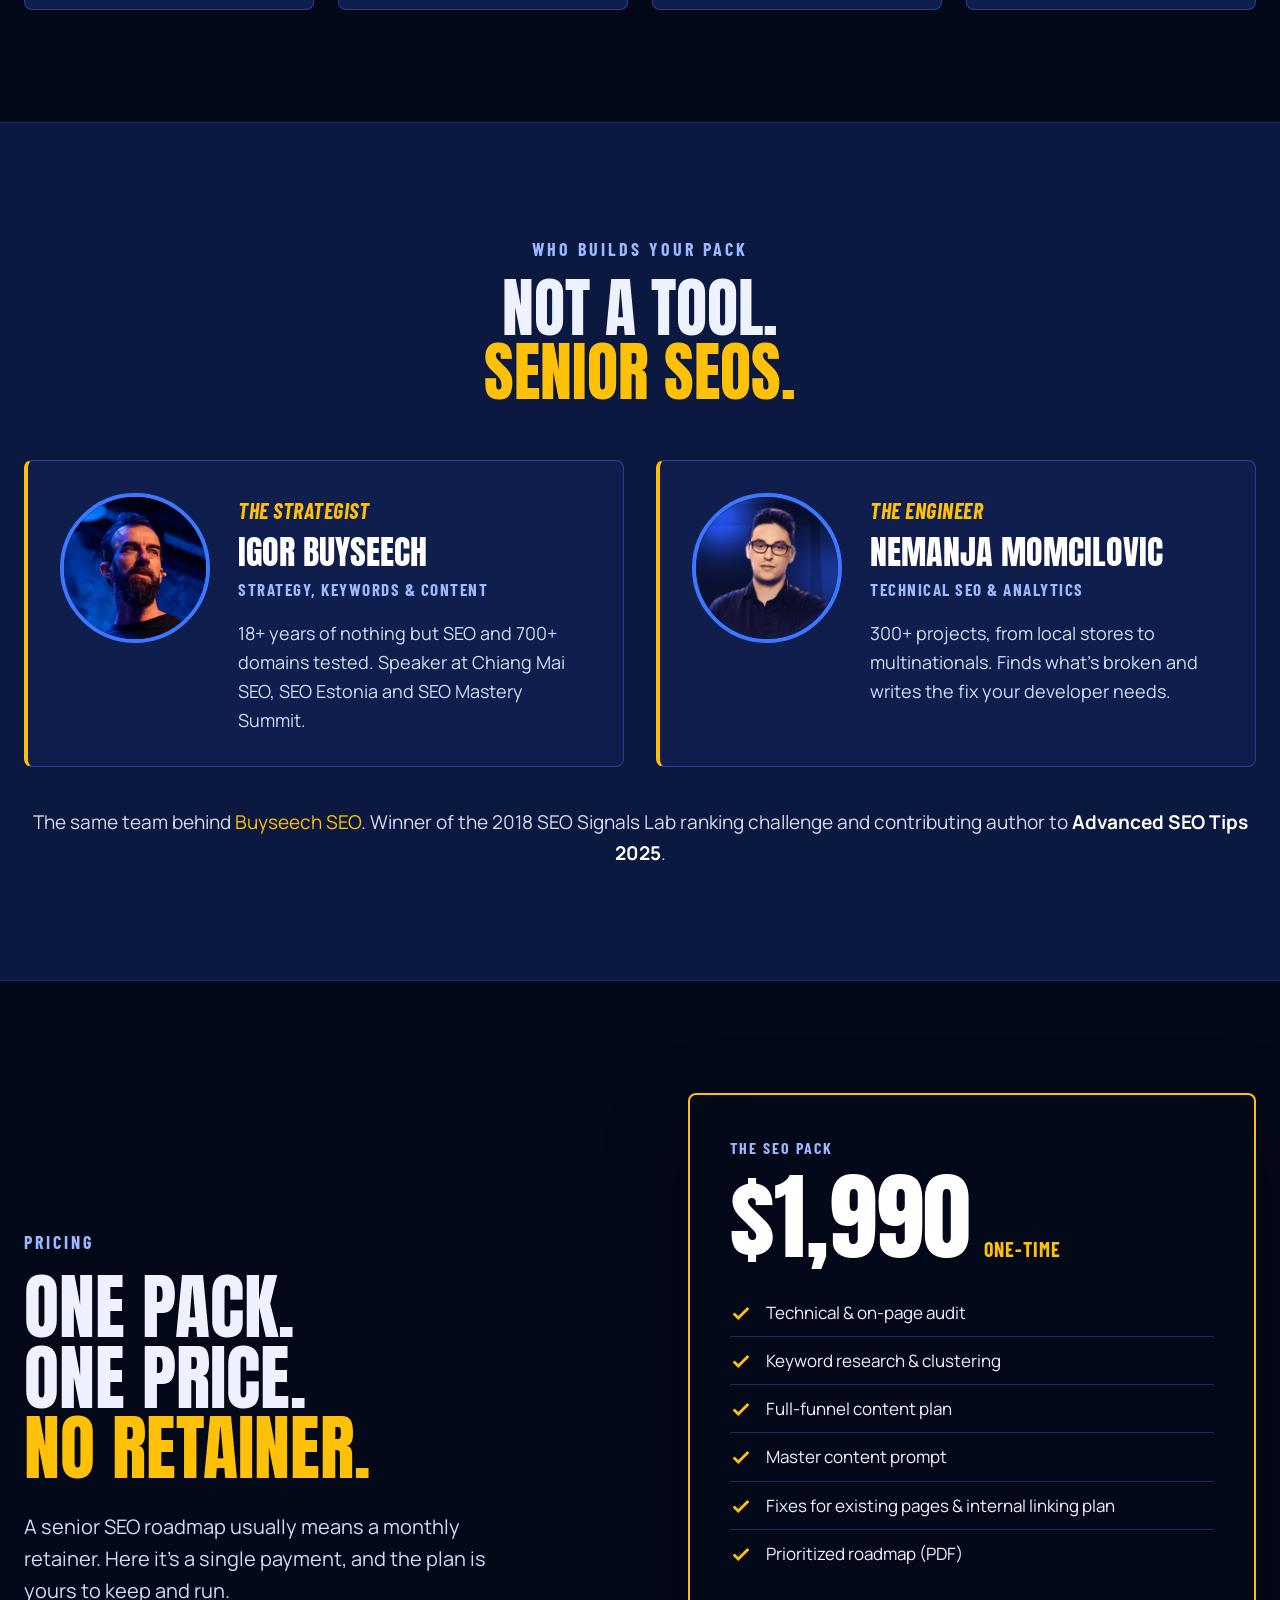
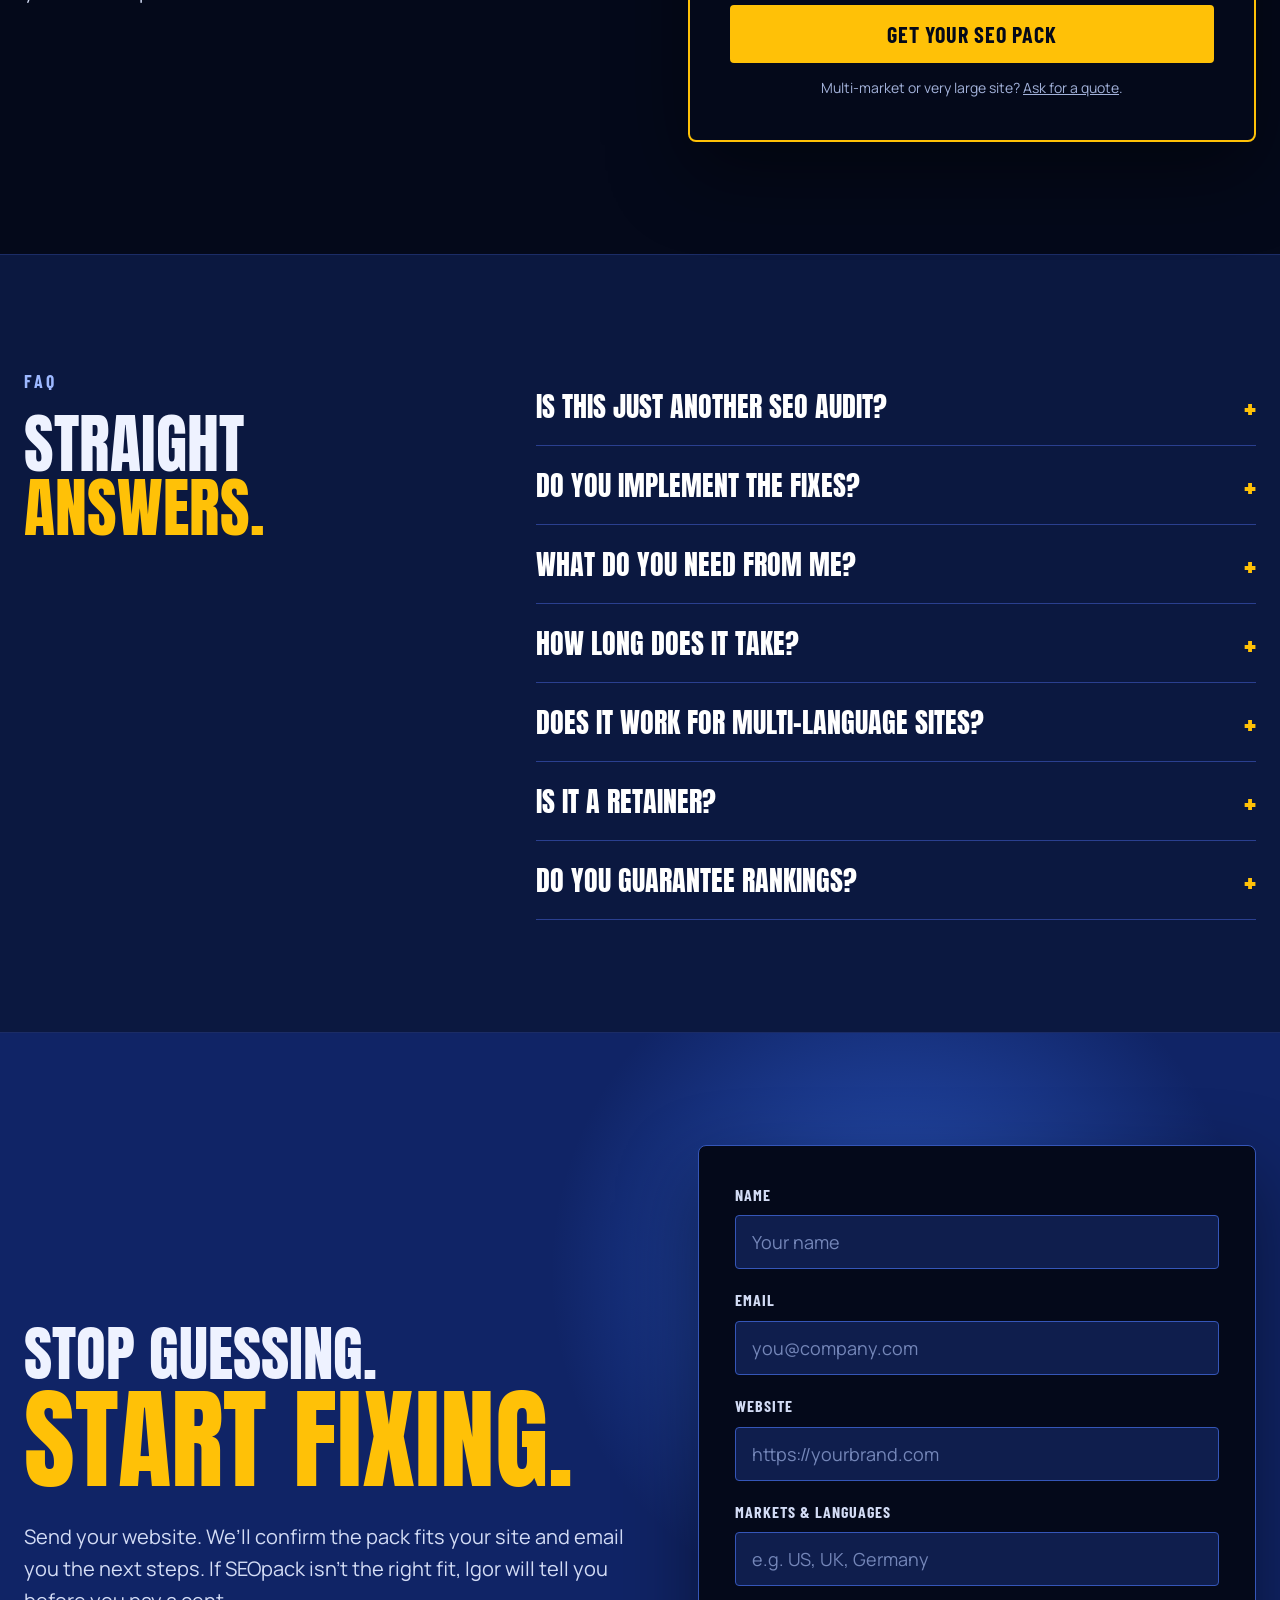
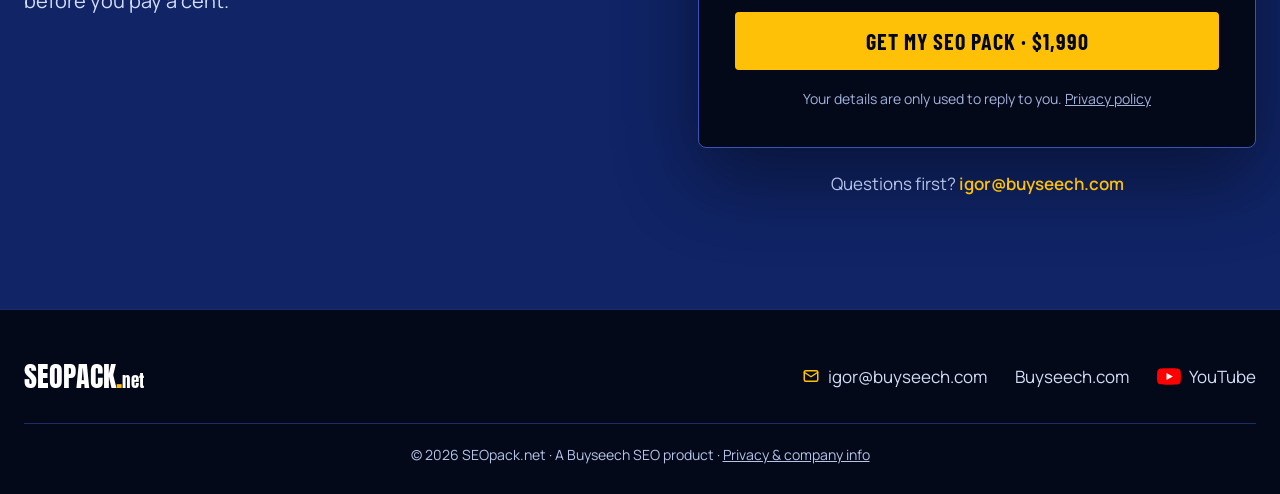
==== commit 39271360: "Delivery time: 7 business days Co-Authored-By: Claude Opus 5.5 <noreply@anthropic.com> Claude-Sessio" ====
--- a/public/index.html
+++ b/public/index.html
@@ -274,7 +274,7 @@
       <ol class="sp-steps reveal">
         <li><span class="sp-step-n is-accent">01</span><h3>Order &amp; send your site</h3><p>Your URL, target markets and, ideally, Search Console access.</p></li>
         <li><span class="sp-step-n">02</span><h3>We dig in</h3><p>Full crawl, keyword research, competitors and every existing page.</p></li>
-        <li><span class="sp-step-n">03</span><h3>You get the pack</h3><p>All the files plus the roadmap, ready to hand out.</p></li>
+        <li><span class="sp-step-n">03</span><h3>You get the pack</h3><p>Everything, plus the roadmap, within 7 business days.</p></li>
         <li><span class="sp-step-n">04</span><h3>Your team executes</h3><p>Developers fix, writers write, in the order the roadmap sets.</p></li>
         <li><span class="sp-step-n">05</span><h3>Stop guessing</h3><p>Track progress against the plan and watch the right pages climb.</p></li>
       </ol>
@@ -361,7 +361,7 @@
         <details><summary>Is this just another SEO audit?</summary><p>No. The audit is one part. You also get the keywords, the content plan, the writing prompt and a roadmap that tells your team what to do, in order.</p></details>
         <details><summary>Do you implement the fixes?</summary><p>No, your team does. If you want it done for you, that&rsquo;s <a href="https://buyseech.com">Buyseech SEO</a>.</p></details>
         <details><summary>What do you need from me?</summary><p>Your website, the markets and languages you sell in and, ideally, read access to Google Search Console.</p></details>
-        <details><summary>How long does it take?</summary><p>[X] business days from the moment we have access.</p></details>
+        <details><summary>How long does it take?</summary><p>7 business days from the moment we have access.</p></details>
         <details><summary>Does it work for multi-language sites?</summary><p>Yes. Keywords and content are researched per market, not just translated.</p></details>
         <details><summary>Is it a retainer?</summary><p>No. One payment of $1,990. No contract, no monthly fee.</p></details>
         <details><summary>Do you guarantee rankings?</summary><p>No honest SEO does. We guarantee a clear, senior plan built for your site.</p></details>
